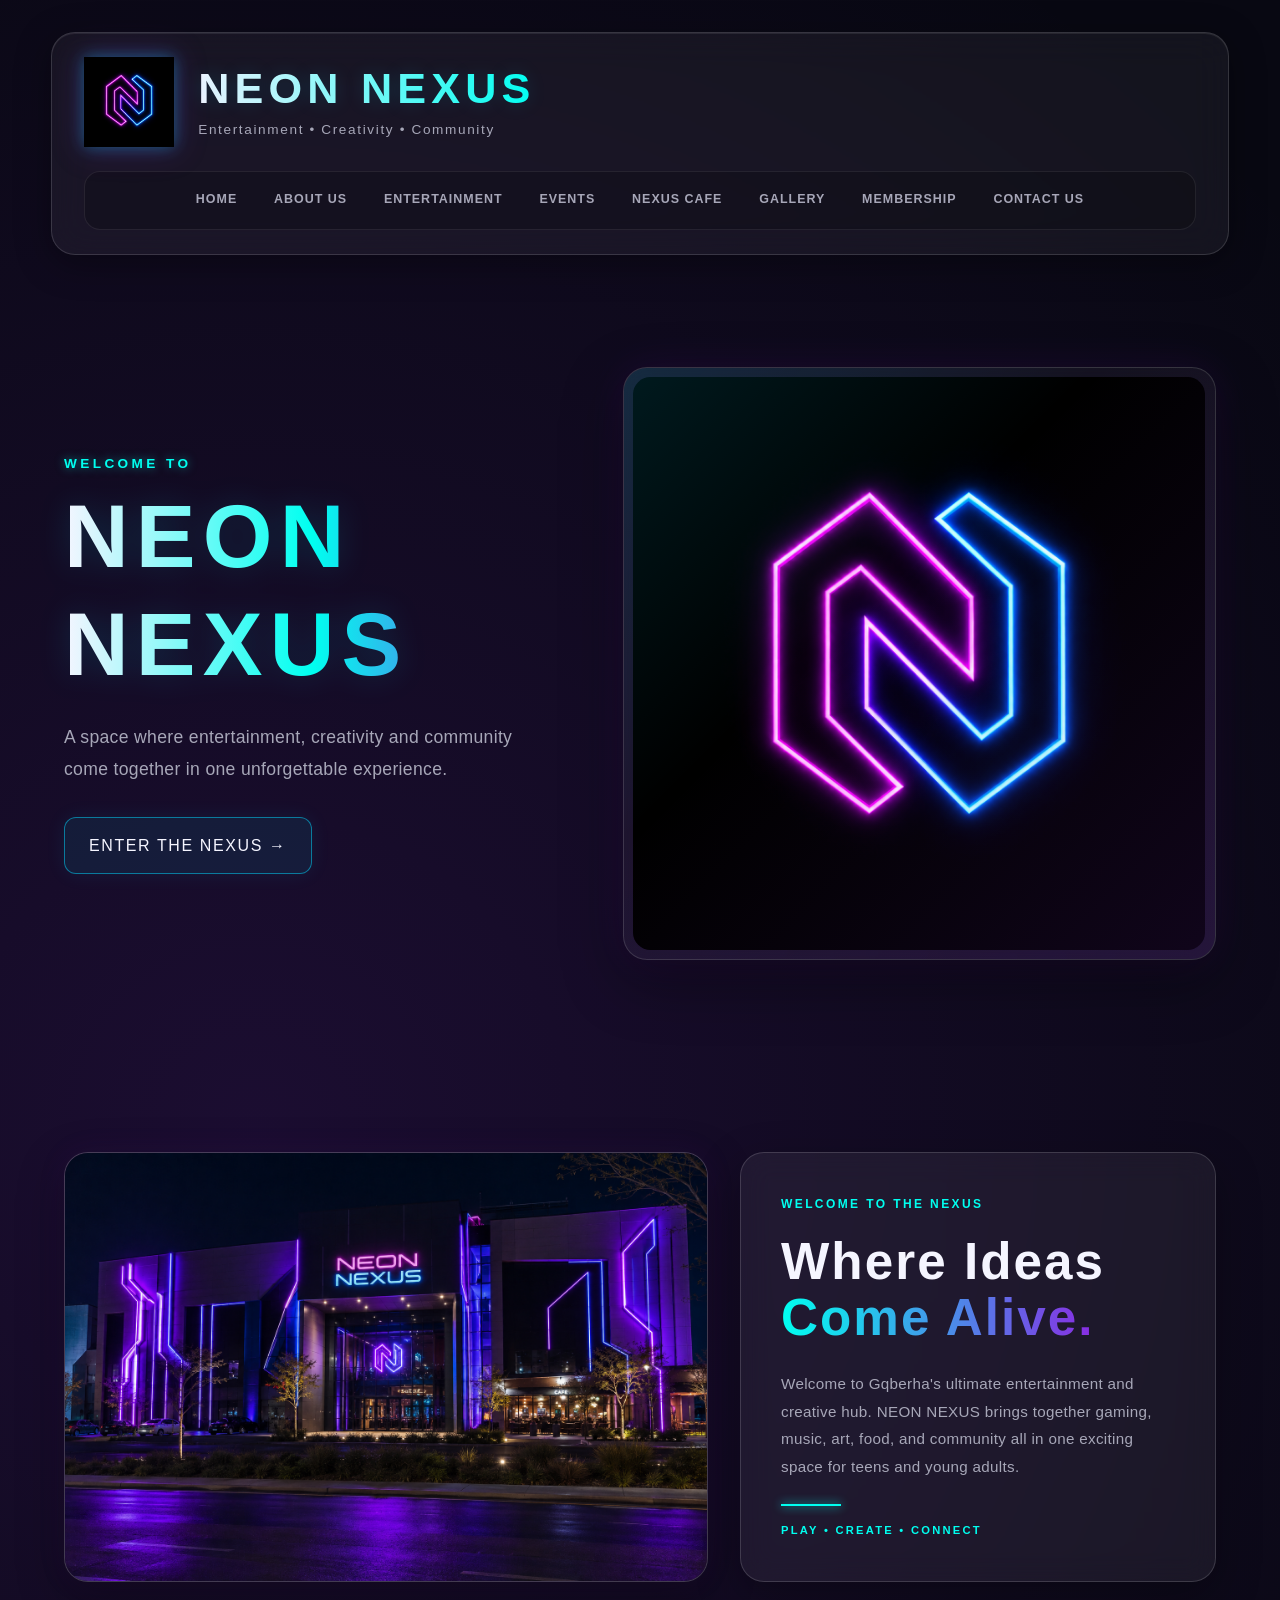
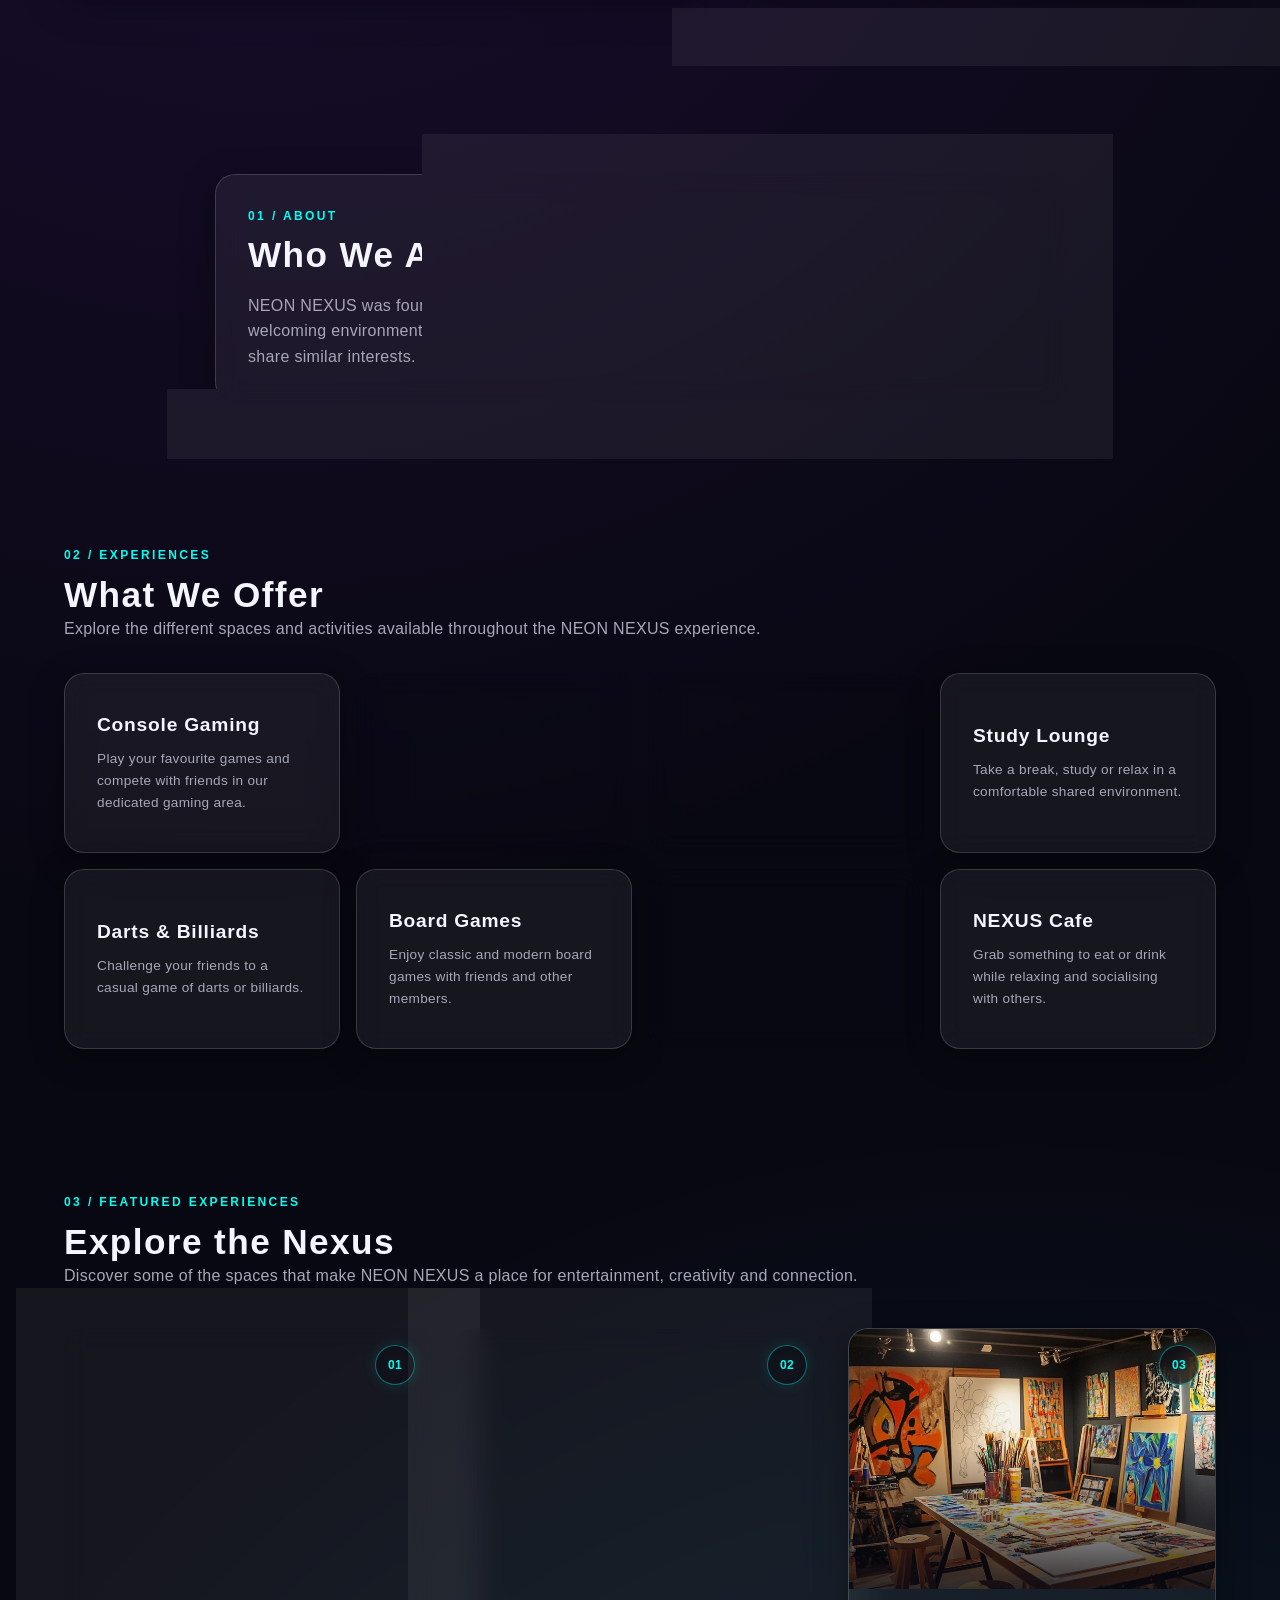
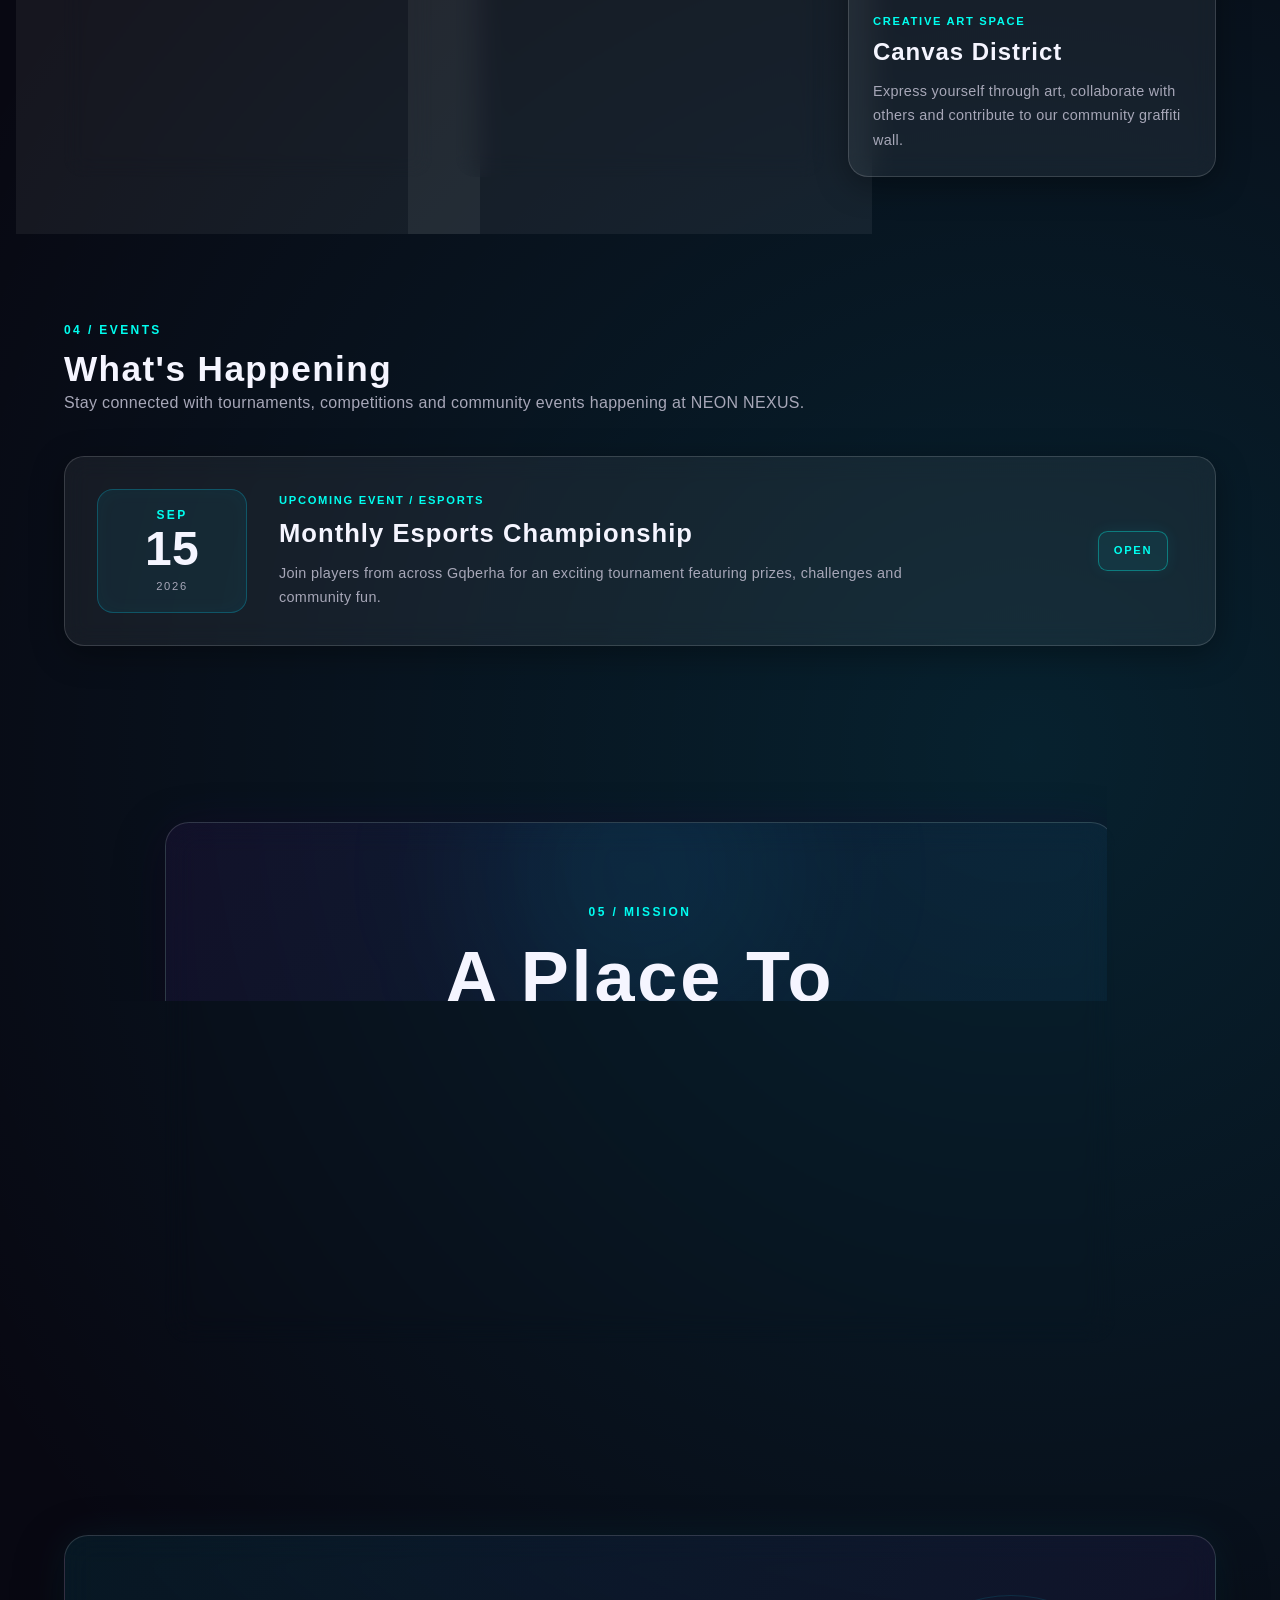
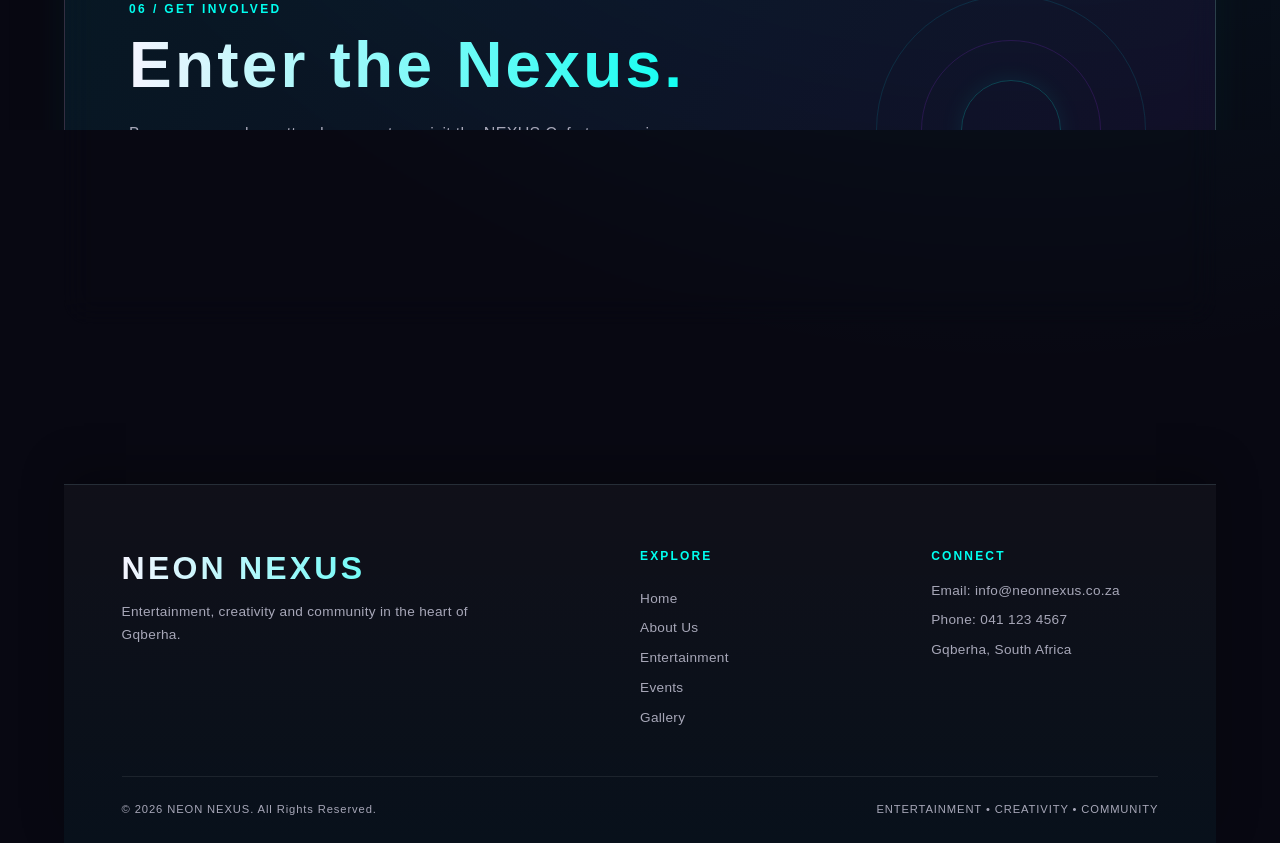
==== index.html @ 4b79c1e8 "updated the main introduction to the website" ====
<!DOCTYPE html>
<html lang="en">
<head>
    <meta charset="UTF-8">
    <meta name="viewport" content="width=device-width, initial-scale=1.0">
    <title>NEON NEXUS | HOME</title>

    <link rel="stylesheet" href="Assets/css/styles.css">
</head>
<body>
    <!--Website Header-->
    <header class="site-header">
        <!--Company Logo and Name-->
        <div class="logo-area">

            <img src="Assets/Images/ChatGPT Image Aug 14, 2026, 12_57_40 PM.png" 
            alt="NEON NEXUS Logo" 
            width="150">

            <div class="brand-text">
                <h1>NEON NEXUS</h1>
                <P>Entertainment • Creativity • Community</P>
            </div>

        </div>

        <!--Nav Menu-->
        <nav class="main-navigation">
        <a href="../index.html" >HOME</a> 
        <a href="Pages/about-us.html" >ABOUT US</a> 
        <a href="Pages/Entertainment.html" >ENTERTAINMENT</a> 
        <a href="Pages/Events.html" >EVENTS</a> 
        <a href="Pages/NEXUSCafe.html" >NEXUS CAFE</a> 
        <a href="Pages/Gallery.html" >GALLERY</a> 
        <a href="Pages/Membership.html" >MEMBERSHIP</a> 
        <a href="Pages/contact.html" >CONTACT US</a> 
        </nav>

    </header>

   
<!-- Hero Section -->
<main>

    <section class="hero-section">

        <!-- Hero Text -->
        <div class="hero-content">

            <p class="hero-label">WELCOME TO</p>

            <h2>NEON NEXUS</h2>

            <p class="hero-description">
                A space where entertainment, creativity and community
                come together in one unforgettable experience.
            </p>

            <a href="Pages/about-us.html" class="hero-button">
                ENTER THE NEXUS →
            </a>

        </div>

        <!-- Hero Image -->
        <div class="hero-image">

            <img src="Assets/Images/ChatGPT Image Aug 14, 2026, 12_57_40 PM.png"
                 alt="NEON NEXUS building">

        </div>

    </section>


    <!--Main Section-->
    
    <section class="intro-section">

    <div class="intro-image">

        <img src="Assets/Images/ChatGPT Image Aug 14, 2026, 09_09_33 AM.png"
             alt="NEON NEXUS building">

    </div>


    <div class="intro-content">

        <p class="section-label">WELCOME TO THE NEXUS</p>

        <h2>Where Ideas<br><span>Come Alive.</span></h2>

        <p>
            Welcome to Gqberha's ultimate entertainment and creative hub.
            NEON NEXUS brings together gaming, music, art, food, and
            community all in one exciting space for teens and young adults.
        </p>

        <div class="intro-line"></div>

        <p class="intro-tagline">
            PLAY • CREATE • CONNECT
        </p>

    </div>

</section>
    

       <!-- Who We Are -->
<section class="about-section">

    <div class="glass-panel about-content">

        <p class="section-label">01 / ABOUT</p>

        <h2>Who We Are</h2>

        <p>
            NEON NEXUS was founded in 2026 and created to provide teenagers
            and young adults with a safe and welcoming environment where
            they can socialise, express themselves, and connect with others
            who share similar interests.
        </p>

    </div>

</section>


<!-- What We Offer -->
<section class="offers-section">

    <div class="section-heading">

        <p class="section-label">02 / EXPERIENCES</p>

        <h2>What We Offer</h2>

        <p>
            Explore the different spaces and activities available
            throughout the NEON NEXUS experience.
        </p>

    </div>


    <div class="offers-grid">

        <div class="glass-panel offer-card">

            <h3>Console Gaming</h3>

            <p>
                Play your favourite games and compete with friends
                in our dedicated gaming area.
            </p>

        </div>


        <div class="glass-panel offer-card">

            <h3>Music Studio</h3>

            <p>
                Practice, create and record music in our
                fully equipped studio spaces.
            </p>

        </div>


        <div class="glass-panel offer-card">

            <h3>Creative Art</h3>

            <p>
                Express yourself through drawing, painting,
                graffiti and collaborative artwork.
            </p>

        </div>


        <div class="glass-panel offer-card">

            <h3>Study Lounge</h3>

            <p>
                Take a break, study or relax in a comfortable
                shared environment.
            </p>

        </div>


        <div class="glass-panel offer-card">

            <h3>Darts & Billiards</h3>

            <p>
                Challenge your friends to a casual game
                of darts or billiards.
            </p>

        </div>


        <div class="glass-panel offer-card">

            <h3>Board Games</h3>

            <p>
                Enjoy classic and modern board games
                with friends and other members.
            </p>

        </div>


        <div class="glass-panel offer-card">

            <h3>Live Events</h3>

            <p>
                Attend tournaments, competitions and
                community events throughout the year.
            </p>

        </div>


        <div class="glass-panel offer-card">

            <h3>NEXUS Cafe</h3>

            <p>
                Grab something to eat or drink while
                relaxing and socialising with others.
            </p>

        </div>

    </div>

</section>

<!-- Featured Experiences -->
<section class="experiences-section">

    <div class="section-heading experiences-heading">

        <p class="section-label">03 / FEATURED EXPERIENCES</p>

        <h2>Explore the Nexus</h2>

        <p>
            Discover some of the spaces that make NEON NEXUS
            a place for entertainment, creativity and connection.
        </p>

    </div>


    <div class="experiences-grid">

        <!-- The Grid -->
        <article class="experience-card">

            <div class="experience-image">

                <img src="Assets/Images/grd2 NN.jpg"
                     alt="The Grid gaming area">

                <span class="experience-number">01</span>

            </div>

            <div class="experience-content">

                <p class="experience-type">GAMING ZONE</p>

                <h3>The Grid</h3>

                <p>
                    Challenge your friends, compete in tournaments,
                    and enjoy exciting multiplayer gaming experiences.
                </p>

            </div>

        </article>


        <!-- Music HQ -->
        <article class="experience-card">

            <div class="experience-image">

                <img src="Assets/Images/Music Stu NN.jpg"
                     alt="Music HQ recording studio">

                <span class="experience-number">02</span>

            </div>

            <div class="experience-content">

                <p class="experience-type">MUSIC STUDIO</p>

                <h3>Music HQ</h3>

                <p>
                    Create, practice and record music in our
                    fully equipped studio spaces.
                </p>

            </div>

        </article>


        <!-- Canvas District -->
        <article class="experience-card">

            <div class="experience-image">

                <img src="Assets/Images/ART ROOM NN.webp"
                     alt="Canvas District art space">

                <span class="experience-number">03</span>

            </div>

            <div class="experience-content">

                <p class="experience-type">CREATIVE ART SPACE</p>

                <h3>Canvas District</h3>

                <p>
                    Express yourself through art, collaborate
                    with others and contribute to our community
                    graffiti wall.
                </p>

            </div>

        </article>

    </div>

</section>

<!-- Upcoming Events -->
<section class="events-section">

    <div class="section-heading events-heading">

        <p class="section-label">04 / EVENTS</p>

        <h2>What's Happening</h2>

        <p>
            Stay connected with tournaments, competitions and
            community events happening at NEON NEXUS.
        </p>

    </div>


    <div class="event-card">

        <!-- Event Date -->
        <div class="event-date">

            <span class="event-month">SEP</span>

            <span class="event-day">15</span>

            <span class="event-year">2026</span>

        </div>


        <!-- Event Information -->
        <div class="event-info">

            <p class="event-type">UPCOMING EVENT / ESPORTS</p>

            <h3>Monthly Esports Championship</h3>

            <p>
                Join players from across Gqberha for an exciting
                tournament featuring prizes, challenges and
                community fun.
            </p>

        </div>


        <!-- Event Status -->
        <div class="event-status">

            <span>OPEN</span>

        </div>

    </div>

</section>



<!-- Mission Statement -->
<section class="mission-section">

    <div class="mission-panel">

        <p class="section-label">05 / MISSION</p>

        <h2>
            A Place To
            <span>Be Yourself.</span>
        </h2>

        <p class="mission-text">
            Our goal is to become a place that all young people can
            recognise as a safe space to be themselves to their fullest
            extent, as well as experience genuine community.
        </p>

        <div class="mission-line"></div>

        <p class="mission-tagline">
            ENTERTAINMENT • CREATIVITY • COMMUNITY
        </p>

    </div>

</section>



<!-- Get Involved -->
<section class="involvement-section">

    <div class="involvement-panel">

        <div class="involvement-content">

            <p class="section-label">06 / GET INVOLVED</p>

            <h2>Enter the Nexus.</h2>

            <p>
                Become a member, attend an event, or visit the NEXUS Cafe
                to experience everything NEON NEXUS has to offer.
            </p>

            <div class="involvement-buttons">

                <a href="Pages/Membership.html" class="nexus-button primary-button">
                    Become a Member
                </a>

                <a href="Pages/Events.html" class="nexus-button secondary-button">
                    View Events
                </a>

            </div>

        </div>

        <div class="involvement-decoration">

            <span class="decoration-circle"></span>

            <span class="decoration-circle"></span>

            <span class="decoration-circle"></span>

        </div>

    </div>

</section>
    


<!-- Footer -->
<footer class="site-footer">

    <div class="footer-main">

        <!-- Brand -->
        <div class="footer-brand">

            <h2>NEON NEXUS</h2>

            <p>
                Entertainment, creativity and community
                in the heart of Gqberha.
            </p>

        </div>


        <!-- Quick Links -->
        <div class="footer-links">

            <h3>EXPLORE</h3>

            <a href="index.html">Home</a>

            <a href="Pages/about-us.html">About Us</a>

            <a href="Pages/Entertainment.html">Entertainment</a>

            <a href="Pages/Events.html">Events</a>

            <a href="Pages/Gallery.html">Gallery</a>

        </div>


        <!-- Contact -->
        <div class="footer-contact">

            <h3>CONNECT</h3>

            <p>Email: info@neonnexus.co.za</p>

            <p>Phone: 041 123 4567</p>

            <p>Gqberha, South Africa</p>

        </div>

    </div>


    <!-- Footer Bottom -->
    <div class="footer-bottom">

        <p>
            &copy; 2026 NEON NEXUS. All Rights Reserved.
        </p>

        <p>
            ENTERTAINMENT • CREATIVITY • COMMUNITY
        </p>

    </div>

</footer>

</body>
</html>
---- Assets/css/styles.css ----
/* ==============================
   NEON NEXUS - Global Styles
   ============================== */

/* CSS Reset */
* {
    margin: 0;
    padding: 0;
    box-sizing: border-box;
}

/* Colour System */
:root {
    --nexus-dark: #080812;
    --nexus-dark-blue: #101025;
    --nexus-purple: #8a2be2;
    --nexus-pink: #ff2bd6;
    --nexus-blue: #00d9ff;
    --nexus-cyan: #00fff0;
    --nexus-white: #f5f5ff;
    --nexus-grey: #a7a7b8;

    --glass-bg: rgba(255, 255, 255, 0.06);
    --glass-border: rgba(255, 255, 255, 0.15);

    --section-spacing: 5rem;
}

/* Base Page Styling */
body {
    background:
        radial-gradient(circle at 20% 20%, rgba(138, 43, 226, 0.15), transparent 30%),
        radial-gradient(circle at 80% 70%, rgba(0, 217, 255, 0.12), transparent 30%),
        var(--nexus-dark);

    color: var(--nexus-white);

    font-family: Arial, Helvetica, sans-serif;
    font-size: 1rem;
    line-height: 1.6;
    letter-spacing: 0.02em;

    min-height: 100vh;
}

/* Headings */
h1,
h2,
h3,
h4 {
    color: var(--nexus-white);
    line-height: 1.2;
    letter-spacing: 0.04em;
}

h1 {
    font-size: 3rem;
    font-weight: 700;
}

h2 {
    font-size: 2.2rem;
    font-weight: 700;
}

h3 {
    font-size: 1.5rem;
    font-weight: 600;
}

/* Paragraphs */
p {
    color: var(--nexus-grey);
    margin-bottom: 1rem;
}

/* Links */
a {
    color: var(--nexus-white);
    text-decoration: none;
    transition: color 0.3s ease,
                text-shadow 0.3s ease;
}

a:hover {
    color: var(--nexus-cyan);
    text-shadow: 0 0 10px var(--nexus-cyan);
}

a:focus {
    outline: 2px solid var(--nexus-cyan);
    outline-offset: 4px;
}

a:active {
    color: var(--nexus-pink);
}

/* Images */
img {
    max-width: 100%;
    height: auto;
    display: block;
}

/* Glass Panel */
.glass-panel {
    background: var(--glass-bg);
    border: 1px solid var(--glass-border);
    border-radius: 1.25rem;
    padding: 2rem;

    backdrop-filter: blur(12px);
    -webkit-backdrop-filter: blur(12px);

    box-shadow:
        0 8px 32px rgba(0, 0, 0, 0.35);

    transition:
        transform 0.3s ease,
        border-color 0.3s ease,
        box-shadow 0.3s ease;
}

.glass-panel:hover {
    transform: translateY(-4px);
    border-color: rgba(0, 255, 240, 0.5);

    box-shadow:
        0 10px 35px rgba(0, 255, 240, 0.12);
}


/* ==============================
   NEON NEXUS HEADER
   ============================== */

.site-header {
    width: 92%;
    max-width: 1400px;
    margin: 2rem auto;

    padding: 1.5rem 2rem;

    background: rgba(255, 255, 255, 0.05);

    border: 1px solid rgba(255, 255, 255, 0.14);
    border-radius: 1.5rem;

    backdrop-filter: blur(18px);
    -webkit-backdrop-filter: blur(18px);

    box-shadow:
        0 8px 35px rgba(0, 0, 0, 0.35),
        inset 0 1px 0 rgba(255, 255, 255, 0.08);

    position: relative;
    z-index: 10;
}


/* ==============================
   LOGO AREA
   ============================== */

.logo-area {
    display: flex;
    align-items: center;
    gap: 1.5rem;
}

.logo-area img {
    width: 90px;
    height: 90px;

    object-fit: contain;

    filter:
        drop-shadow(0 0 8px rgba(0, 217, 255, 0.35))
        drop-shadow(0 0 15px rgba(138, 43, 226, 0.25));
}

.brand-text h1 {
    margin: 0;

    font-size: 2.7rem;
    letter-spacing: 0.12em;

    background: linear-gradient(
        90deg,
        var(--nexus-white),
        var(--nexus-cyan)
    );

    -webkit-background-clip: text;
    -webkit-text-fill-color: transparent;

    text-shadow:
        0 0 20px rgba(0, 217, 255, 0.15);
}

.brand-text p {
    margin: 0.25rem 0 0;

    font-size: 0.85rem;
    letter-spacing: 0.12em;

    color: var(--nexus-grey);
}


/* ==============================
   NAVIGATION
   ============================== */

.main-navigation {
    display: flex;
    justify-content: center;
    align-items: center;
    flex-wrap: wrap;

    gap: 0.5rem;

    margin-top: 1.5rem;

    padding: 0.5rem;

    background: rgba(0, 0, 0, 0.18);

    border: 1px solid rgba(255, 255, 255, 0.08);
    border-radius: 1rem;
}


/* Navigation Links */

.main-navigation a {
    position: relative;

    padding: 0.65rem 0.9rem;

    border-radius: 0.7rem;

    color: var(--nexus-grey);

    font-size: 0.78rem;
    font-weight: 600;

    letter-spacing: 0.08em;

    transition:
        color 0.3s ease,
        background-color 0.3s ease,
        box-shadow 0.3s ease,
        transform 0.3s ease;
}


/* Hover Effect */

.main-navigation a:hover {
    color: var(--nexus-white);

    background: rgba(0, 217, 255, 0.08);

    box-shadow:
        0 0 18px rgba(0, 217, 255, 0.12),
        inset 0 0 12px rgba(0, 217, 255, 0.05);

    transform: translateY(-2px);
}


/* Small glowing line underneath */

.main-navigation a::after {
    content: "";

    position: absolute;

    left: 50%;
    bottom: 4px;

    width: 0;
    height: 2px;

    background: var(--nexus-cyan);

    border-radius: 10px;

    box-shadow:
        0 0 8px var(--nexus-cyan);

    transform: translateX(-50%);

    transition: width 0.3s ease;
}

.main-navigation a:hover::after {
    width: 55%;
}


/* ==============================
   MOBILE HEADER
   ============================== */

@media (max-width: 768px) {

    .site-header {
        width: 94%;
        padding: 1.25rem;
    }

    .logo-area {
        flex-direction: column;
        text-align: center;

        gap: 0.5rem;
    }

    .logo-area img {
        width: 75px;
        height: 75px;
    }

    .brand-text h1 {
        font-size: 2rem;
    }

    .brand-text p {
        font-size: 0.7rem;
    }

    .main-navigation {
        margin-top: 1.25rem;
        gap: 0.3rem;
    }

    .main-navigation a {
        font-size: 0.7rem;
        padding: 0.55rem 0.65rem;
    }
}




/* ==============================
   NEON NEXUS HERO SECTION
   ============================== */

.hero-section {
    min-height: 75vh;

    display: grid;
    grid-template-columns: 1fr 1.2fr;

    align-items: center;

    gap: 4rem;

    padding: 5rem 0;
}


/* Hero Text */

.hero-content {
    max-width: 550px;
}

.hero-label {
    margin-bottom: 0.5rem;

    color: var(--nexus-cyan);

    font-size: 0.85rem;
    font-weight: 600;

    letter-spacing: 0.25em;

    text-shadow:
        0 0 10px rgba(0, 255, 240, 0.5);
}


.hero-content h2 {
    margin-bottom: 1.5rem;

    font-size: clamp(3.5rem, 7vw, 6rem);

    letter-spacing: 0.08em;

    background: linear-gradient(
        90deg,
        var(--nexus-white),
        var(--nexus-cyan),
        var(--nexus-purple)
    );

    -webkit-background-clip: text;
    -webkit-text-fill-color: transparent;

    filter:
        drop-shadow(0 0 15px rgba(0, 217, 255, 0.15));
}


.hero-description {
    max-width: 500px;

    margin-bottom: 2rem;

    color: var(--nexus-grey);

    font-size: 1.1rem;

    line-height: 1.8;
}


/* Hero Button */

.hero-button {
    display: inline-block;

    padding: 0.9rem 1.5rem;

    color: var(--nexus-white);

    background: rgba(0, 217, 255, 0.08);

    border: 1px solid rgba(0, 217, 255, 0.5);

    border-radius: 0.75rem;

    letter-spacing: 0.1em;

    box-shadow:
        0 0 20px rgba(0, 217, 255, 0.08);

    transition:
        background-color 0.3s ease,
        box-shadow 0.3s ease,
        transform 0.3s ease;
}


.hero-button:hover {
    color: var(--nexus-white);

    background: rgba(0, 217, 255, 0.16);

    box-shadow:
        0 0 25px rgba(0, 217, 255, 0.3);

    transform: translateY(-3px);
}


/* ==============================
   HERO IMAGE
   ============================== */

.hero-image {
    position: relative;

    padding: 0.6rem;

    background: rgba(255, 255, 255, 0.04);

    border: 1px solid rgba(255, 255, 255, 0.14);

    border-radius: 1.5rem;

    backdrop-filter: blur(12px);
    -webkit-backdrop-filter: blur(12px);

    box-shadow:
        0 20px 60px rgba(0, 0, 0, 0.4),
        0 0 40px rgba(138, 43, 226, 0.12);

    overflow: hidden;
}


.hero-image::before {
    content: "";

    position: absolute;

    inset: 0;

    background:
        linear-gradient(
            135deg,
            rgba(0, 217, 255, 0.12),
            transparent 40%,
            rgba(138, 43, 226, 0.12)
        );

    pointer-events: none;

    z-index: 1;
}


.hero-image img {
    width: 100%;

    min-height: 420px;

    object-fit: cover;

    border-radius: 1.1rem;

    position: relative;
    z-index: 0;

    transition:
        transform 0.6s ease,
        filter 0.6s ease;
}


.hero-image:hover img {
    transform: scale(1.03);

    filter:
        brightness(1.08)
        saturate(1.1);
}


/* ==============================
   NEXUS INTRODUCTION
   ============================== */

.intro-section {
    display: grid;

    grid-template-columns: 1.15fr 0.85fr;

    align-items: stretch;

    gap: 2rem;

    padding: 2rem 0 5rem;
}


/* Introduction Image */

.intro-image {
    overflow: hidden;

    border: 1px solid var(--glass-border);

    border-radius: 1.5rem;

    background: var(--glass-bg);

    box-shadow:
        0 15px 45px rgba(0, 0, 0, 0.35),
        0 0 30px rgba(138, 43, 226, 0.08);
}

.intro-image img {
    width: 100%;
    height: 100%;

    min-height: 360px;

    object-fit: cover;

    transition:
        transform 0.6s ease,
        filter 0.6s ease;
}

.intro-image:hover img {
    transform: scale(1.03);

    filter:
        brightness(1.08)
        saturate(1.1);
}


/* Introduction Content */

.intro-content {
    display: flex;

    flex-direction: column;

    justify-content: center;

    padding: 2.5rem;

    background: var(--glass-bg);

    border: 1px solid var(--glass-border);

    border-radius: 1.5rem;

    backdrop-filter: blur(15px);
    -webkit-backdrop-filter: blur(15px);

    box-shadow:
        0 15px 45px rgba(0, 0, 0, 0.3);
}

.intro-content h2 {
    margin: 0.75rem 0 1.5rem;

    font-size: clamp(2.3rem, 4vw, 3.5rem);

    line-height: 1.1;
}

.intro-content h2 span {
    background: linear-gradient(
        90deg,
        var(--nexus-cyan),
        var(--nexus-purple)
    );

    -webkit-background-clip: text;
    -webkit-text-fill-color: transparent;
}

.intro-content > p:not(.section-label):not(.intro-tagline) {
    margin-bottom: 1.5rem;

    color: var(--nexus-grey);

    font-size: 0.95rem;

    line-height: 1.8;
}


/* Decorative Line */

.intro-line {
    width: 60px;

    height: 2px;

    margin-bottom: 1rem;

    background: var(--nexus-cyan);

    box-shadow:
        0 0 10px var(--nexus-cyan);
}

.intro-tagline {
    margin: 0;

    color: var(--nexus-cyan);

    font-size: 0.7rem;

    font-weight: 600;

    letter-spacing: 0.2em;
}


/* Introduction Responsive */

@media (max-width: 768px) {

    .intro-section {
        grid-template-columns: 1fr;
    }

    .intro-image img {
        min-height: 300px;
    }
}

@media (max-width: 600px) {

    .intro-content {
        padding: 2rem 1.5rem;
    }
}


/* ==============================
   ABOUT & WHAT WE OFFER
   ============================== */

.about-section {
    padding: 2rem 0;
}

.about-content {
    max-width: 850px;
    margin: 0 auto;
}

.section-label {
    margin-bottom: 0.5rem;

    color: var(--nexus-cyan);

    font-size: 0.75rem;
    font-weight: 600;

    letter-spacing: 0.2em;

    text-transform: uppercase;
}

.about-content h2 {
    margin-bottom: 1rem;
}

.about-content p:last-child {
    margin-bottom: 0;
}


/* ==============================
   WHAT WE OFFER
   ============================== */

.offers-section {
    padding: 2rem 0;
}

.section-heading {
    margin-bottom: 2rem;
}

.offers-grid {
    display: grid;

    grid-template-columns: repeat(4, 1fr);

    gap: 1rem;
}

.offer-card {
    min-height: 180px;

    display: flex;
    flex-direction: column;
    justify-content: center;

    transition:
        transform 0.3s ease,
        border-color 0.3s ease,
        box-shadow 0.3s ease;
}

.offer-card:hover {
    transform: translateY(-6px);

    border-color: rgba(0, 255, 240, 0.45);

    box-shadow:
        0 12px 35px rgba(0, 0, 0, 0.35),
        0 0 25px rgba(0, 217, 255, 0.1);
}

.offer-card h3 {
    margin-bottom: 0.75rem;

    font-size: 1.2rem;
}

.offer-card p {
    margin: 0;

    font-size: 0.85rem;

    line-height: 1.6;
}


/* ==============================
   ABOUT & OFFER RESPONSIVE
   ============================== */

@media (max-width: 900px) {

    .offers-grid {
        grid-template-columns: repeat(2, 1fr);
    }
}

@media (max-width: 600px) {

    .offers-grid {
        grid-template-columns: 1fr;
    }

    .about-content {
        padding: 1.5rem;
    }
}



/* ==============================
   FEATURED EXPERIENCES
   ============================== */

.experiences-section {
    padding: 2rem 0;
}

.experiences-heading {
    margin-bottom: 2.5rem;
}


/* Experience Grid */

.experiences-grid {
    display: grid;

    grid-template-columns: repeat(3, 1fr);

    gap: 1.5rem;
}


/* Experience Card */

.experience-card {
    position: relative;

    overflow: hidden;

    background: var(--glass-bg);

    border: 1px solid var(--glass-border);

    border-radius: 1.25rem;

    backdrop-filter: blur(12px);
    -webkit-backdrop-filter: blur(12px);

    box-shadow:
        0 8px 32px rgba(0, 0, 0, 0.35);

    transition:
        transform 0.4s ease,
        border-color 0.4s ease,
        box-shadow 0.4s ease;
}


/* Card Hover */

.experience-card:hover {
    transform: translateY(-8px);

    border-color: rgba(0, 255, 240, 0.45);

    box-shadow:
        0 18px 45px rgba(0, 0, 0, 0.4),
        0 0 30px rgba(0, 217, 255, 0.12);
}


/* ==============================
   EXPERIENCE IMAGE
   ============================== */

.experience-image {
    position: relative;

    height: 260px;

    overflow: hidden;
}

.experience-image img {
    width: 100%;
    height: 100%;

    object-fit: cover;

    transition:
        transform 0.6s ease,
        filter 0.6s ease;
}


.experience-card:hover .experience-image img {
    transform: scale(1.06);

    filter:
        brightness(1.08)
        saturate(1.1);
}


/* Dark gradient over image */

.experience-image::after {
    content: "";

    position: absolute;

    inset: 0;

    background:
        linear-gradient(
            to top,
            rgba(8, 8, 18, 0.8),
            transparent 55%
        );

    pointer-events: none;
}


/* Experience Number */

.experience-number {
    position: absolute;

    top: 1rem;
    right: 1rem;

    z-index: 2;

    display: flex;

    align-items: center;
    justify-content: center;

    width: 2.5rem;
    height: 2.5rem;

    border-radius: 50%;

    background: rgba(8, 8, 18, 0.6);

    border: 1px solid rgba(0, 255, 240, 0.4);

    color: var(--nexus-cyan);

    font-size: 0.75rem;
    font-weight: 600;

    backdrop-filter: blur(8px);

    box-shadow:
        0 0 15px rgba(0, 255, 240, 0.12);
}


/* ==============================
   EXPERIENCE CONTENT
   ============================== */

.experience-content {
    padding: 1.5rem;
}


.experience-type {
    margin-bottom: 0.4rem;

    color: var(--nexus-cyan);

    font-size: 0.7rem;
    font-weight: 600;

    letter-spacing: 0.15em;
}


.experience-content h3 {
    margin-bottom: 0.75rem;

    font-size: 1.5rem;
}


.experience-content > p:last-child {
    margin: 0;

    color: var(--nexus-grey);

    font-size: 0.9rem;

    line-height: 1.7;
}


/* ==============================
   EXPERIENCE RESPONSIVENESS
   ============================== */

@media (max-width: 900px) {

    .experiences-grid {
        grid-template-columns: 1fr;
    }

    .experience-card {
        display: grid;
        grid-template-columns: 1fr 1fr;
    }

    .experience-image {
        height: 100%;
        min-height: 250px;
    }
}


@media (max-width: 600px) {

    .experience-card {
        display: block;
    }

    .experience-image {
        height: 220px;
    }

}

/* ==============================
   UPCOMING EVENTS
   ============================== */

.events-section {
    padding: 2rem 0;
}

.events-heading {
    margin-bottom: 2.5rem;
}

.event-card {
    display: grid;

    grid-template-columns: 150px 1fr 100px;

    align-items: center;

    gap: 2rem;

    padding: 2rem;

    background: var(--glass-bg);

    border: 1px solid var(--glass-border);

    border-radius: 1.25rem;

    backdrop-filter: blur(12px);
    -webkit-backdrop-filter: blur(12px);

    box-shadow:
        0 8px 32px rgba(0, 0, 0, 0.35);

    transition:
        transform 0.3s ease,
        border-color 0.3s ease,
        box-shadow 0.3s ease;
}

.event-card:hover {
    transform: translateY(-5px);

    border-color: rgba(0, 255, 240, 0.45);

    box-shadow:
        0 15px 40px rgba(0, 0, 0, 0.4),
        0 0 25px rgba(0, 217, 255, 0.12);
}


/* Event Date */

.event-date {
    display: flex;

    flex-direction: column;

    align-items: center;

    justify-content: center;

    padding: 1rem;

    background: rgba(0, 217, 255, 0.06);

    border: 1px solid rgba(0, 217, 255, 0.25);

    border-radius: 1rem;

    box-shadow:
        inset 0 0 20px rgba(0, 217, 255, 0.04);
}

.event-month {
    color: var(--nexus-cyan);

    font-size: 0.75rem;

    font-weight: 600;

    letter-spacing: 0.2em;
}

.event-day {
    color: var(--nexus-white);

    font-size: 3rem;

    font-weight: 700;

    line-height: 1;
}

.event-year {
    margin-top: 0.3rem;

    color: var(--nexus-grey);

    font-size: 0.7rem;

    letter-spacing: 0.15em;
}


/* Event Information */

.event-type {
    margin-bottom: 0.5rem;

    color: var(--nexus-cyan);

    font-size: 0.7rem;

    font-weight: 600;

    letter-spacing: 0.15em;
}

.event-info h3 {
    margin-bottom: 0.75rem;

    font-size: 1.6rem;
}

.event-info p:last-child {
    margin: 0;

    max-width: 650px;

    color: var(--nexus-grey);

    font-size: 0.9rem;

    line-height: 1.7;
}


/* Event Status */

.event-status {
    display: flex;

    justify-content: center;
    align-items: center;
}

.event-status span {
    padding: 0.6rem 0.9rem;

    color: var(--nexus-cyan);

    background: rgba(0, 255, 240, 0.06);

    border: 1px solid rgba(0, 255, 240, 0.35);

    border-radius: 0.6rem;

    font-size: 0.7rem;

    font-weight: 600;

    letter-spacing: 0.15em;

    box-shadow:
        0 0 15px rgba(0, 255, 240, 0.08);
}


/* Events Responsive */

@media (max-width: 768px) {

    .event-card {
        grid-template-columns: 100px 1fr;

        gap: 1.25rem;
    }

    .event-status {
        grid-column: 2;

        justify-content: flex-start;
    }
}

@media (max-width: 600px) {

    .event-card {
        grid-template-columns: 1fr;

        text-align: center;
    }

    .event-date {
        max-width: 130px;

        margin: 0 auto;
    }

    .event-status {
        grid-column: auto;

        justify-content: center;
    }
}


/* ==============================
   MISSION STATEMENT
   ============================== */

.mission-section {
    padding: 4rem 0;
}

.mission-panel {
    position: relative;

    max-width: 950px;

    margin: 0 auto;

    padding: 5rem 4rem;

    text-align: center;

    background:
        linear-gradient(
            135deg,
            rgba(138, 43, 226, 0.08),
            rgba(0, 217, 255, 0.05)
        );

    border: 1px solid var(--glass-border);

    border-radius: 1.5rem;

    backdrop-filter: blur(15px);
    -webkit-backdrop-filter: blur(15px);

    box-shadow:
        0 15px 50px rgba(0, 0, 0, 0.4),
        0 0 50px rgba(138, 43, 226, 0.08);

    overflow: hidden;
}


/* Decorative Glow */

.mission-panel::before {
    content: "";

    position: absolute;

    top: -100px;
    left: 50%;

    width: 300px;
    height: 300px;

    background: rgba(0, 217, 255, 0.08);

    border-radius: 50%;

    filter: blur(80px);

    transform: translateX(-50%);

    pointer-events: none;
}


/* Mission Heading */

.mission-panel h2 {
    position: relative;

    margin: 1rem auto 1.5rem;

    max-width: 700px;

    font-size: clamp(2.5rem, 6vw, 4.5rem);

    line-height: 1.1;

    letter-spacing: 0.04em;
}

.mission-panel h2 span {
    display: block;

    background: linear-gradient(
        90deg,
        var(--nexus-cyan),
        var(--nexus-purple),
        var(--nexus-pink)
    );

    -webkit-background-clip: text;
    -webkit-text-fill-color: transparent;

    filter:
        drop-shadow(0 0 15px rgba(0, 217, 255, 0.15));
}


/* Mission Text */

.mission-text {
    position: relative;

    max-width: 650px;

    margin: 0 auto;

    color: var(--nexus-grey);

    font-size: 1rem;

    line-height: 1.8;
}


/* Decorative Line */

.mission-line {
    width: 80px;

    height: 2px;

    margin: 2rem auto;

    background: var(--nexus-cyan);

    border-radius: 10px;

    box-shadow:
        0 0 12px var(--nexus-cyan);
}


/* Mission Tagline */

.mission-tagline {
    margin: 0;

    color: var(--nexus-cyan);

    font-size: 0.7rem;

    font-weight: 600;

    letter-spacing: 0.2em;
}


/* Mission Responsive */

@media (max-width: 600px) {

    .mission-panel {
        padding: 3rem 1.5rem;
    }

    .mission-panel h2 {
        font-size: 2.5rem;
    }

    .mission-tagline {
        font-size: 0.6rem;

        line-height: 1.8;
    }
}


/* ==============================
   GET INVOLVED
   ============================== */

.involvement-section {
    padding: 3rem 0 5rem;
}

.involvement-panel {
    position: relative;

    display: flex;

    align-items: center;

    justify-content: space-between;

    gap: 3rem;

    padding: 4rem;

    background:
        linear-gradient(
            120deg,
            rgba(0, 217, 255, 0.08),
            rgba(138, 43, 226, 0.08)
        );

    border: 1px solid rgba(255, 255, 255, 0.15);

    border-radius: 1.5rem;

    backdrop-filter: blur(15px);
    -webkit-backdrop-filter: blur(15px);

    box-shadow:
        0 15px 50px rgba(0, 0, 0, 0.4),
        0 0 40px rgba(0, 217, 255, 0.08);

    overflow: hidden;
}


/* Involvement Content */

.involvement-content {
    position: relative;

    z-index: 2;

    max-width: 650px;
}

.involvement-content h2 {
    margin-bottom: 1rem;

    font-size: clamp(2.5rem, 5vw, 4rem);

    letter-spacing: 0.05em;

    background: linear-gradient(
        90deg,
        var(--nexus-white),
        var(--nexus-cyan)
    );

    -webkit-background-clip: text;
    -webkit-text-fill-color: transparent;
}

.involvement-content > p:not(.section-label) {
    max-width: 600px;

    margin-bottom: 2rem;

    color: var(--nexus-grey);

    line-height: 1.8;
}


/* Involvement Buttons */

.involvement-buttons {
    display: flex;

    flex-wrap: wrap;

    gap: 1rem;
}

.nexus-button {
    display: inline-block;

    padding: 0.85rem 1.4rem;

    border-radius: 0.75rem;

    font-size: 0.8rem;

    font-weight: 600;

    letter-spacing: 0.08em;

    transition:
        transform 0.3s ease,
        background-color 0.3s ease,
        box-shadow 0.3s ease,
        border-color 0.3s ease;
}


/* Primary Button */

.primary-button {
    color: var(--nexus-dark);

    background: var(--nexus-cyan);

    border: 1px solid var(--nexus-cyan);

    box-shadow:
        0 0 20px rgba(0, 255, 240, 0.18);
}

.primary-button:hover {
    color: var(--nexus-dark);

    background: var(--nexus-white);

    box-shadow:
        0 0 30px rgba(0, 255, 240, 0.4);

    transform: translateY(-3px);
}


/* Secondary Button */

.secondary-button {
    color: var(--nexus-white);

    background: rgba(255, 255, 255, 0.04);

    border: 1px solid rgba(255, 255, 255, 0.2);
}

.secondary-button:hover {
    color: var(--nexus-white);

    background: rgba(0, 217, 255, 0.08);

    border-color: rgba(0, 255, 240, 0.45);

    box-shadow:
        0 0 20px rgba(0, 217, 255, 0.12);

    transform: translateY(-3px);
}


/* Decorative Circles */

.involvement-decoration {
    position: absolute;

    right: 4rem;

    width: 280px;
    height: 280px;
}

.decoration-circle {
    position: absolute;

    top: 50%;
    left: 50%;

    border: 1px solid rgba(0, 255, 240, 0.2);

    border-radius: 50%;

    transform: translate(-50%, -50%);
}

.decoration-circle:nth-child(1) {
    width: 100px;
    height: 100px;

    box-shadow:
        0 0 25px rgba(0, 255, 240, 0.08);
}

.decoration-circle:nth-child(2) {
    width: 180px;
    height: 180px;

    border-color: rgba(138, 43, 226, 0.2);
}

.decoration-circle:nth-child(3) {
    width: 270px;
    height: 270px;

    border-color: rgba(0, 217, 255, 0.12);
}


/* Get Involved Responsive */

@media (max-width: 768px) {

    .involvement-panel {
        padding: 3rem 2rem;
    }

    .involvement-decoration {
        right: -80px;

        opacity: 0.5;
    }
}

@media (max-width: 600px) {

    .involvement-panel {
        padding: 2.5rem 1.5rem;
    }

    .involvement-buttons {
        flex-direction: column;
    }

    .nexus-button {
        text-align: center;
    }

    .involvement-decoration {
        right: -120px;

        opacity: 0.25;
    }
}

/* Main Content */
main {
    width: 90%;
    max-width: 1200px;
    margin: 0 auto;
}

/* Sections */
section {
    margin-bottom: var(--section-spacing);
}

/* Buttons */
button {
    font-family: inherit;
    font-size: 1rem;
    cursor: pointer;

    color: var(--nexus-white);
    background: rgba(0, 217, 255, 0.1);

    border: 1px solid var(--nexus-blue);
    border-radius: 0.75rem;

    padding: 0.8rem 1.5rem;

    transition:
        background-color 0.3s ease,
        box-shadow 0.3s ease,
        transform 0.3s ease;
}

button:hover {
    background: rgba(0, 217, 255, 0.2);
    box-shadow: 0 0 18px rgba(0, 217, 255, 0.4);
    transform: translateY(-2px);
}

button:focus {
    outline: 2px solid var(--nexus-cyan);
    outline-offset: 3px;
}

button:active {
    transform: translateY(0);
}

/* ==============================
   Responsive Foundation
   ============================== */

/* Tablet */
@media (max-width: 768px) {

    body {
        font-size: 0.95rem;
    }

    h1 {
        font-size: 2.4rem;
    }

    h2 {
        font-size: 1.9rem;
    }

    main {
        width: 92%;
    }

    .glass-panel {
        padding: 1.5rem;
    }
}

/* Mobile */
@media (max-width: 480px) {

    body {
        font-size: 0.9rem;
    }

    h1 {
        font-size: 2rem;
    }

    h2 {
        font-size: 1.6rem;
    }

    h3 {
        font-size: 1.3rem;
    }

    main {
        width: 94%;
    }

    .glass-panel {
        padding: 1.25rem;
        border-radius: 1rem;
    }


}

/* ==============================
   FOOTER
   ============================== */

.site-footer {
    width: 100%;

    margin-top: 2rem;

    padding: 4rem 5% 1.5rem;

    background:
        linear-gradient(
            180deg,
            rgba(255, 255, 255, 0.03),
            rgba(0, 217, 255, 0.04)
        );

    border-top: 1px solid rgba(255, 255, 255, 0.12);

    box-shadow:
        0 -15px 40px rgba(0, 0, 0, 0.25);
}


/* Footer Main */

.footer-main {
    max-width: 1200px;

    margin: 0 auto;

    display: grid;

    grid-template-columns: 2fr 1fr 1fr;

    gap: 4rem;

    padding-bottom: 3rem;
}


/* Footer Brand */

.footer-brand h2 {
    margin-bottom: 0.75rem;

    font-size: 2rem;

    letter-spacing: 0.1em;

    background: linear-gradient(
        90deg,
        var(--nexus-white),
        var(--nexus-cyan)
    );

    -webkit-background-clip: text;
    -webkit-text-fill-color: transparent;
}

.footer-brand p {
    max-width: 350px;

    margin: 0;

    color: var(--nexus-grey);

    font-size: 0.85rem;

    line-height: 1.7;
}


/* Footer Headings */

.footer-links h3,
.footer-contact h3 {
    margin-bottom: 1rem;

    color: var(--nexus-cyan);

    font-size: 0.75rem;

    letter-spacing: 0.18em;
}


/* Footer Links */

.footer-links {
    display: flex;

    flex-direction: column;

    gap: 0.5rem;
}

.footer-links a {
    width: fit-content;

    color: var(--nexus-grey);

    font-size: 0.85rem;

    transition:
        color 0.3s ease,
        transform 0.3s ease;
}

.footer-links a:hover {
    color: var(--nexus-cyan);

    transform: translateX(4px);
}


/* Footer Contact */

.footer-contact p {
    margin-bottom: 0.5rem;

    color: var(--nexus-grey);

    font-size: 0.85rem;
}


/* Footer Bottom */

.footer-bottom {
    max-width: 1200px;

    margin: 0 auto;

    padding-top: 1.5rem;

    display: flex;

    justify-content: space-between;

    gap: 1rem;

    border-top: 1px solid rgba(255, 255, 255, 0.08);
}

.footer-bottom p {
    margin: 0;

    font-size: 0.7rem;

    letter-spacing: 0.08em;

    color: var(--nexus-grey);
}


/* Footer Responsive */

@media (max-width: 768px) {

    .footer-main {
        grid-template-columns: 1fr 1fr;

        gap: 2.5rem;
    }

    .footer-brand {
        grid-column: 1 / -1;
    }

    .footer-bottom {
        flex-direction: column;

        text-align: center;
    }
}


@media (max-width: 500px) {

    .site-footer {
        padding: 3rem 6% 1.5rem;
    }

    .footer-main {
        grid-template-columns: 1fr;

        gap: 2rem;
    }

    .footer-brand {
        grid-column: auto;
    }

    .footer-bottom {
        align-items: center;
    }
}
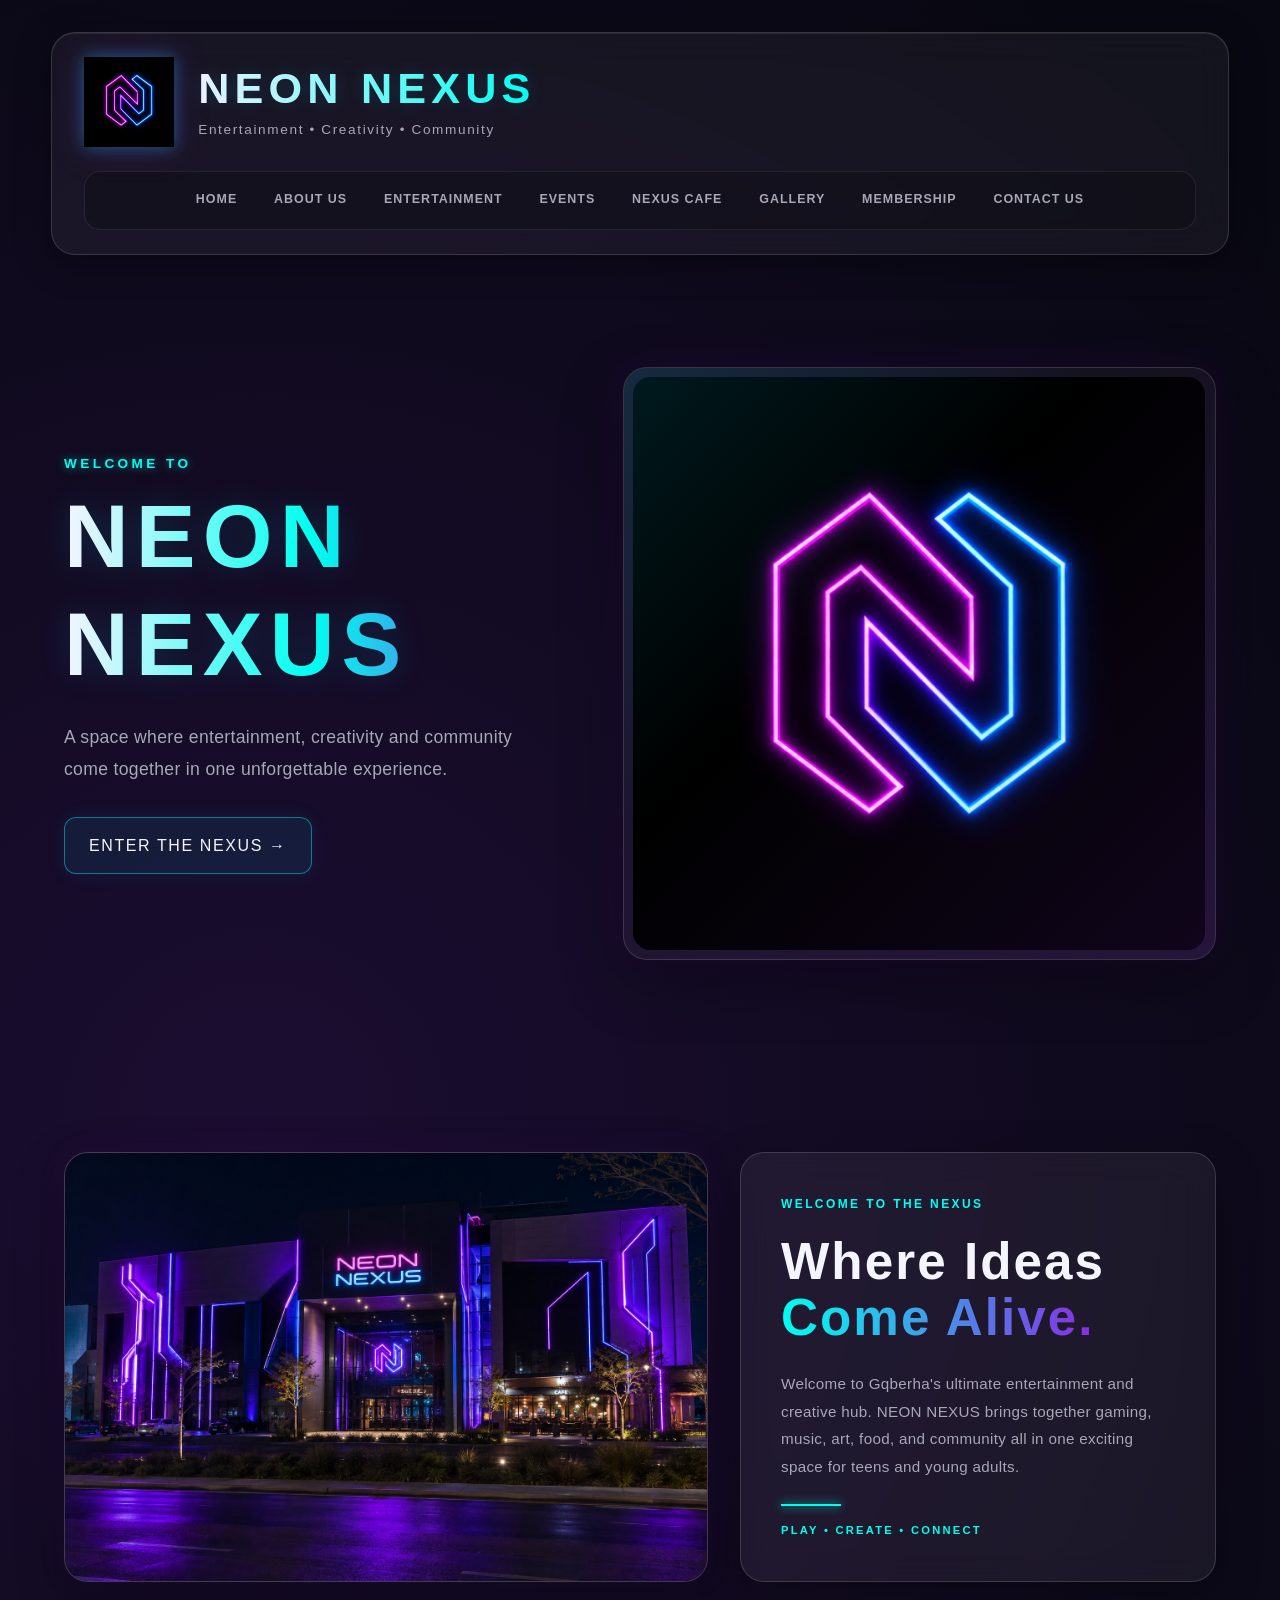
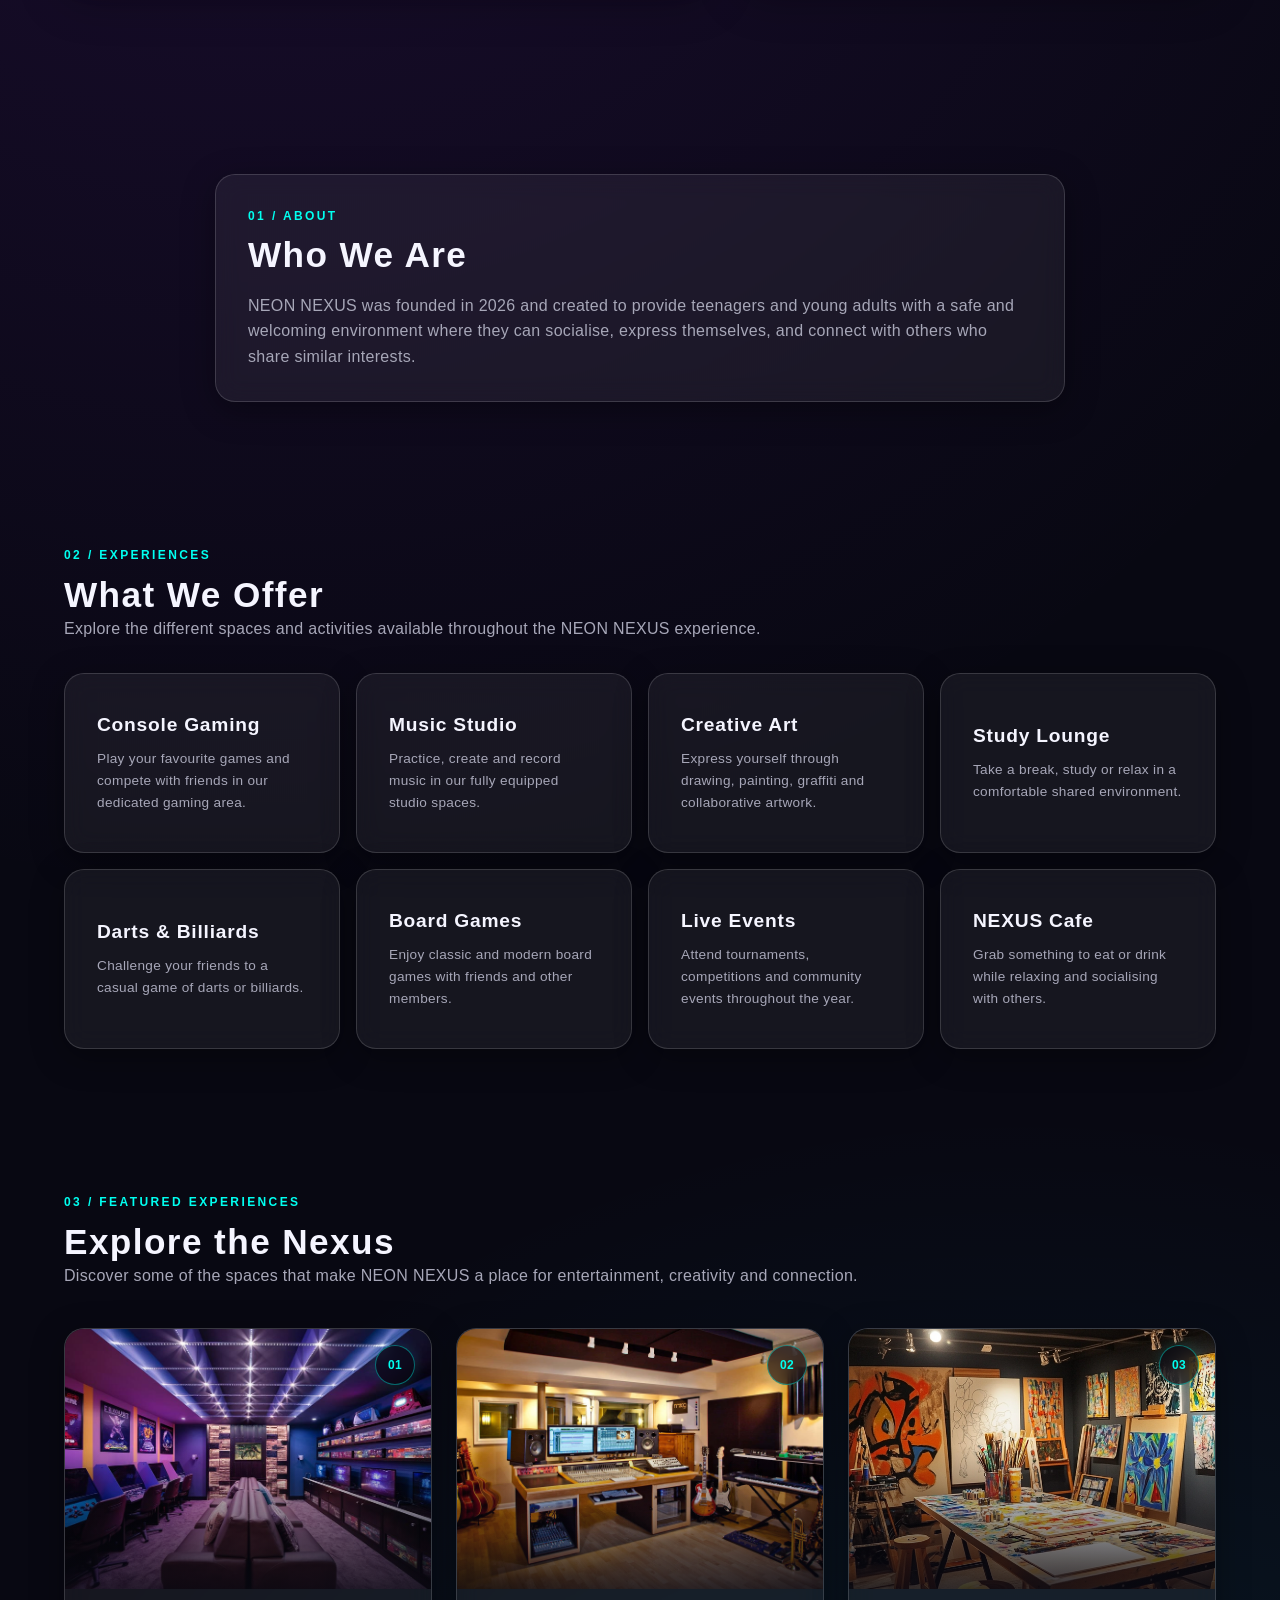
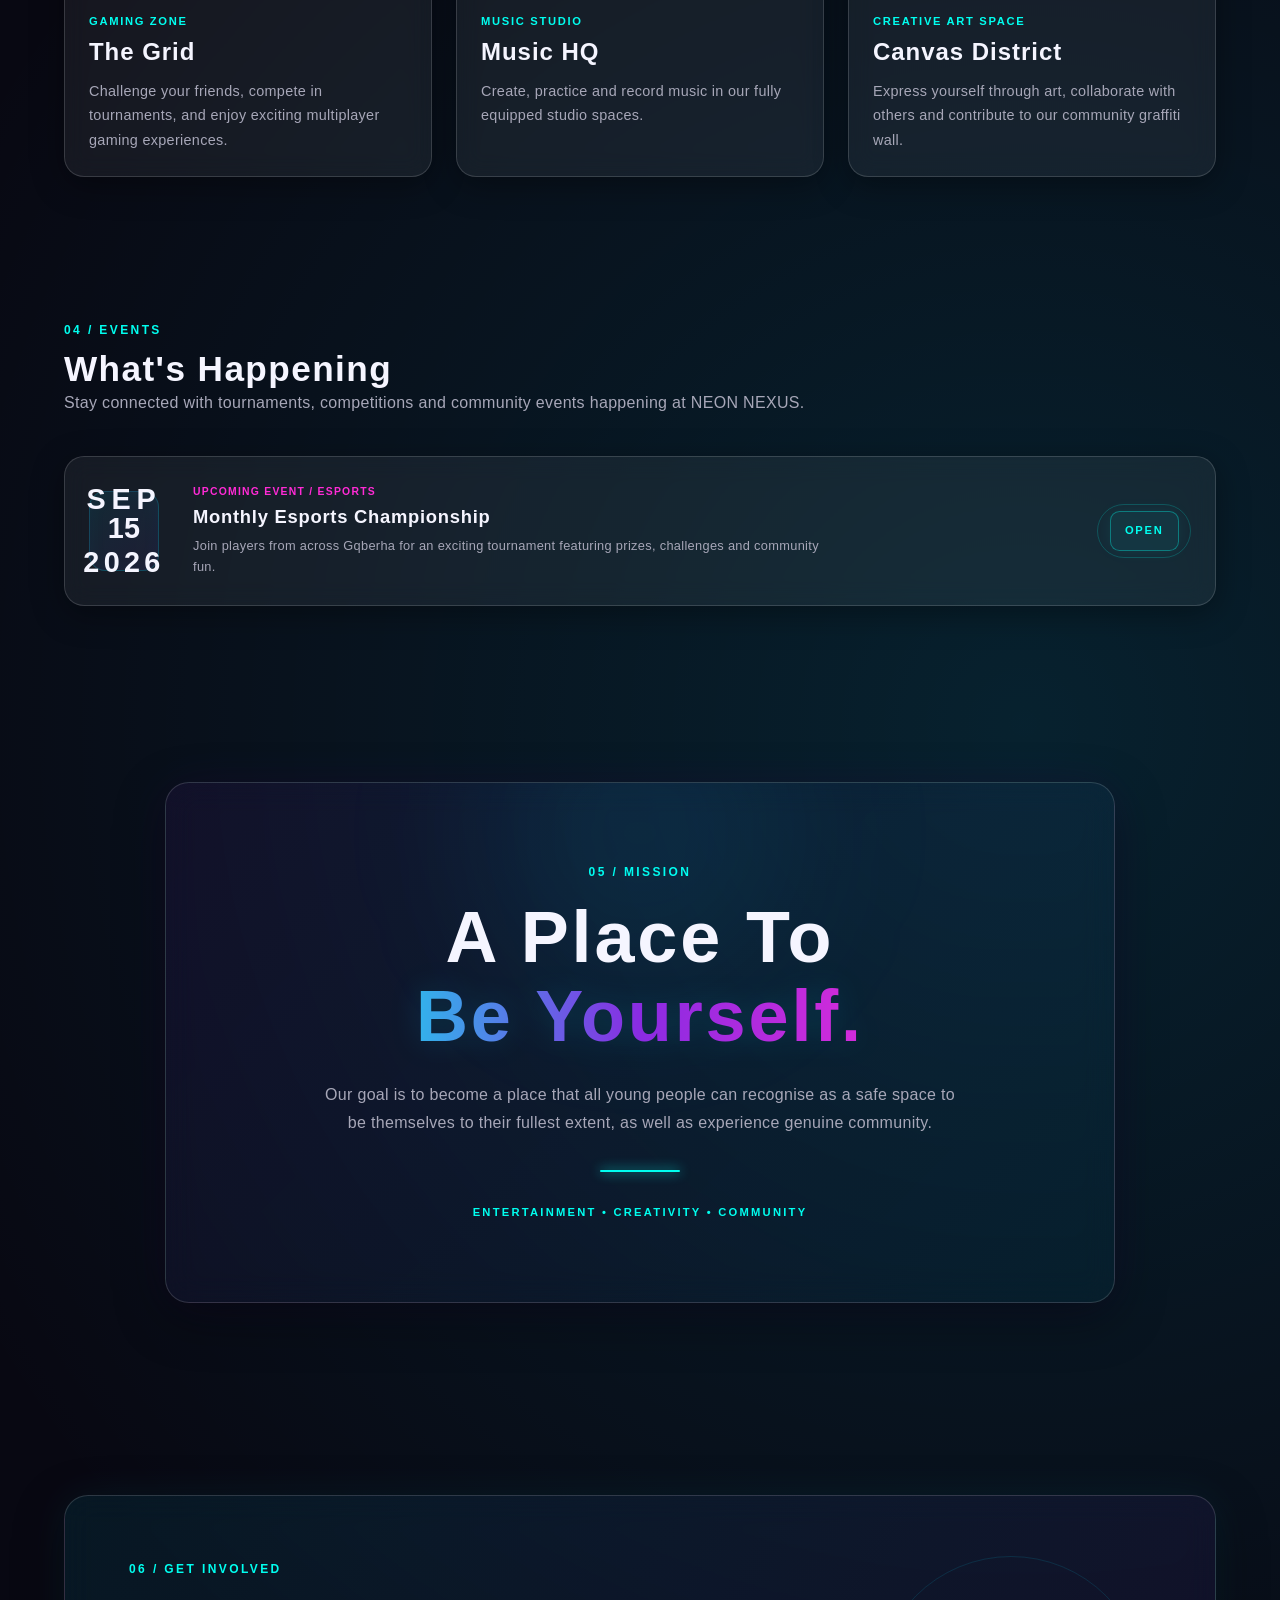
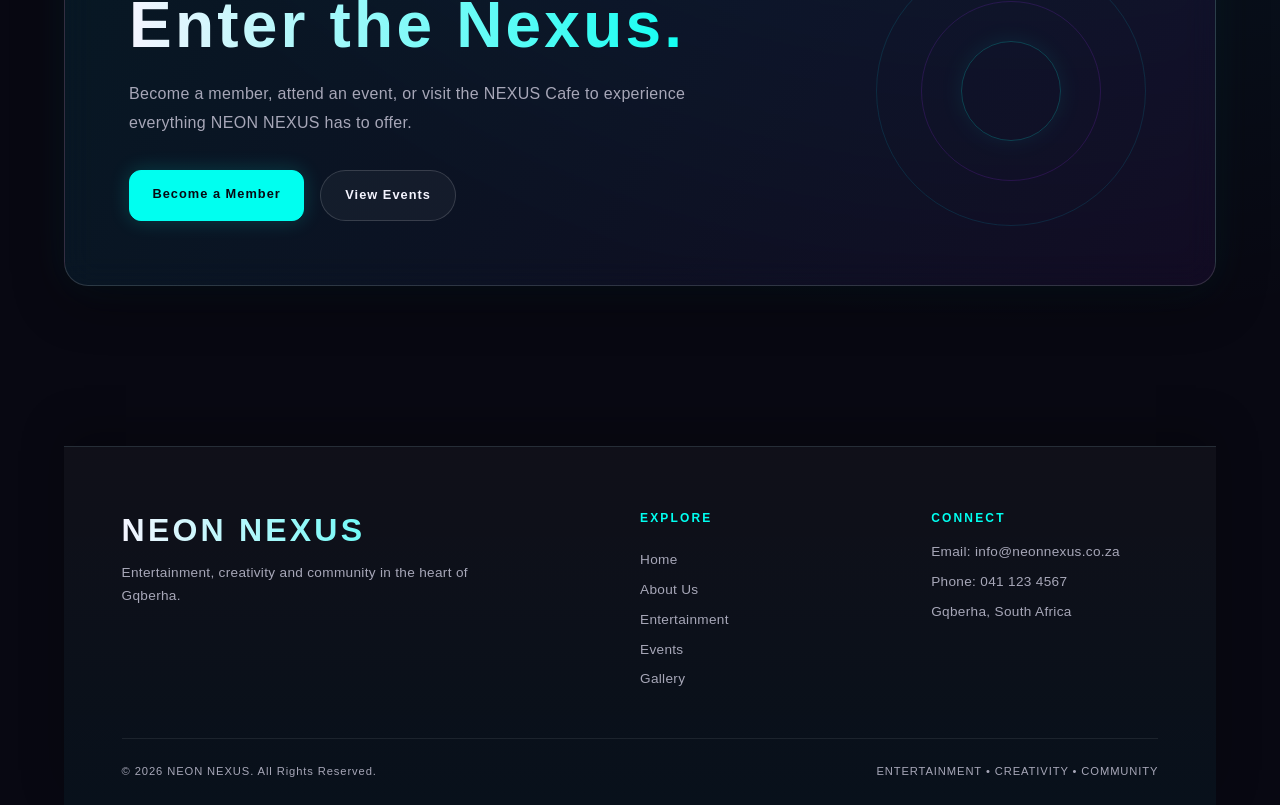
==== commit 9521afbf: "changed the Capitalisation of "Entertainment.html" to "entertainment.html"" ====
--- a/index.html
+++ b/index.html
@@ -26,9 +26,9 @@
 
         <!--Nav Menu-->
         <nav class="main-navigation">
-        <a href="../index.html" >HOME</a> 
+        <a href="index.html" >HOME</a> 
         <a href="Pages/about-us.html" >ABOUT US</a> 
-        <a href="Pages/Entertainment.html" >ENTERTAINMENT</a> 
+        <a href="Pages/entertainment.html" >ENTERTAINMENT</a> 
         <a href="Pages/Events.html" >EVENTS</a> 
         <a href="Pages/NEXUSCafe.html" >NEXUS CAFE</a> 
         <a href="Pages/Gallery.html" >GALLERY</a> 
@@ -517,7 +517,7 @@
 
             <a href="Pages/about-us.html">About Us</a>
 
-            <a href="Pages/Entertainment.html">Entertainment</a>
+            <a href="Pages/entertainment.html">Entertainment</a>
 
             <a href="Pages/Events.html">Events</a>
 
--- a/Assets/css/styles.css
+++ b/Assets/css/styles.css
@@ -44,10 +44,7 @@
 }
 
 /* Headings */
-h1,
-h2,
-h3,
-h4 {
+h1, h2, h3, h4 {
     color: var(--nexus-white);
     line-height: 1.2;
     letter-spacing: 0.04em;
@@ -78,8 +75,7 @@
 a {
     color: var(--nexus-white);
     text-decoration: none;
-    transition: color 0.3s ease,
-                text-shadow 0.3s ease;
+    transition: color 0.3s ease, text-shadow 0.3s ease;
 }
 
 a:hover {
@@ -159,6 +155,8 @@
 }
 
 
+
+
 /* ==============================
    LOGO AREA
    ============================== */
@@ -193,6 +191,7 @@
     );
 
     -webkit-background-clip: text;
+    background-clip: text;
     -webkit-text-fill-color: transparent;
 
     text-shadow:
@@ -207,6 +206,10 @@
 
     color: var(--nexus-grey);
 }
+
+
+
+
 
 
 /* ==============================
@@ -301,6 +304,10 @@
 }
 
 
+
+
+
+
 /* ==============================
    MOBILE HEADER
    ============================== */
@@ -342,7 +349,6 @@
         padding: 0.55rem 0.65rem;
     }
 }
-
 
 
 
@@ -400,6 +406,7 @@
     );
 
     -webkit-background-clip: text;
+    background-clip: text;
     -webkit-text-fill-color: transparent;
 
     filter:
@@ -457,6 +464,7 @@
 
     transform: translateY(-3px);
 }
+
 
 
 /* ==============================
@@ -533,6 +541,7 @@
 }
 
 
+
 /* ==============================
    NEXUS INTRODUCTION
    ============================== */
@@ -628,6 +637,7 @@
     );
 
     -webkit-background-clip: text;
+    background-clip: text;
     -webkit-text-fill-color: transparent;
 }
 
@@ -689,6 +699,7 @@
         padding: 2rem 1.5rem;
     }
 }
+
 
 
 /* ==============================
@@ -784,6 +795,8 @@
 }
 
 
+
+
 /* ==============================
    ABOUT & OFFER RESPONSIVE
    ============================== */
@@ -805,6 +818,7 @@
         padding: 1.5rem;
     }
 }
+
 
 
 
@@ -869,6 +883,8 @@
         0 18px 45px rgba(0, 0, 0, 0.4),
         0 0 30px rgba(0, 217, 255, 0.12);
 }
+
+
 
 
 /* ==============================
@@ -960,6 +976,7 @@
 }
 
 
+
 /* ==============================
    EXPERIENCE CONTENT
    ============================== */
@@ -997,6 +1014,7 @@
 
     line-height: 1.7;
 }
+
 
 
 /* ==============================
@@ -1032,6 +1050,7 @@
     }
 
 }
+
 
 /* ==============================
    UPCOMING EVENTS
@@ -1240,6 +1259,7 @@
         justify-content: center;
     }
 }
+
 
 
 /* ==============================
@@ -1335,6 +1355,7 @@
     );
 
     -webkit-background-clip: text;
+    background-clip: text;
     -webkit-text-fill-color: transparent;
 
     filter:
@@ -1410,6 +1431,10 @@
         line-height: 1.8;
     }
 }
+
+
+
+
 
 
 /* ==============================
@@ -1479,6 +1504,7 @@
     );
 
     -webkit-background-clip: text;
+    background-clip: text;
     -webkit-text-fill-color: transparent;
 }
 
@@ -1703,6 +1729,9 @@
     transform: translateY(0);
 }
 
+
+
+
 /* ==============================
    Responsive Foundation
    ============================== */
@@ -1761,6 +1790,7 @@
 
 
 }
+
 
 /* ==============================
    FOOTER
@@ -1820,6 +1850,7 @@
     );
 
     -webkit-background-clip: text;
+    background-clip: text;
     -webkit-text-fill-color: transparent;
 }
 
@@ -1960,4 +1991,5455 @@
     .footer-bottom {
         align-items: center;
     }
+}
+
+
+
+
+
+/* ==============================
+   ABOUT PAGE
+   ============================== */
+
+
+/* ==============================
+   ABOUT PAGE HERO
+   ============================== */
+
+.page-hero {
+    min-height: 55vh;
+
+    display: flex;
+
+    align-items: center;
+
+    justify-content: center;
+
+    text-align: center;
+
+    padding: 5rem 0;
+}
+
+.page-hero-content {
+    max-width: 850px;
+
+    margin: 0 auto;
+}
+
+.page-hero-content h2 {
+    margin: 1rem 0 1.5rem;
+
+    font-size: clamp(3rem, 7vw, 5.5rem);
+
+    line-height: 1.05;
+
+    letter-spacing: 0.04em;
+}
+
+.page-hero-content h2 span {
+    display: block;
+
+    background: linear-gradient(
+        90deg,
+        var(--nexus-cyan),
+        var(--nexus-purple),
+        var(--nexus-pink)
+    );
+
+    -webkit-background-clip: text;
+    background-clip: text;
+    -webkit-text-fill-color: transparent;
+
+    filter:
+        drop-shadow(0 0 18px rgba(0, 217, 255, 0.15));
+}
+
+.page-hero-content > p:last-child {
+    max-width: 650px;
+
+    margin: 0 auto;
+
+    color: var(--nexus-grey);
+
+    font-size: 1.05rem;
+
+    line-height: 1.8;
+}
+
+
+/* ==============================
+   OUR STORY
+   ============================== */
+
+.about-story-section {
+    padding: 3rem 0;
+}
+
+.story-content {
+    max-width: 850px;
+
+    margin: 0 auto;
+
+    padding: 3rem;
+
+    background: var(--glass-bg);
+
+    border: 1px solid var(--glass-border);
+
+    border-radius: 1.5rem;
+
+    backdrop-filter: blur(14px);
+    -webkit-backdrop-filter: blur(14px);
+
+    box-shadow:
+        0 12px 40px rgba(0, 0, 0, 0.3);
+
+    transition:
+        transform 0.3s ease,
+        border-color 0.3s ease,
+        box-shadow 0.3s ease;
+}
+
+.story-content:hover {
+    transform: translateY(-5px);
+
+    border-color: rgba(0, 255, 240, 0.4);
+
+    box-shadow:
+        0 15px 45px rgba(0, 0, 0, 0.4),
+        0 0 25px rgba(0, 217, 255, 0.1);
+}
+
+.story-content h2 {
+    margin-bottom: 1.25rem;
+}
+
+.story-content p:last-child {
+    margin-bottom: 0;
+}
+
+
+
+
+
+/* ==============================
+   MISSION & VISION
+   ============================== */
+
+.about-values-section {
+    display: grid;
+
+    grid-template-columns: repeat(2, 1fr);
+
+    gap: 1.5rem;
+
+    padding: 2rem 0;
+}
+
+.about-info-card {
+    min-height: 280px;
+
+    display: flex;
+
+    flex-direction: column;
+
+    justify-content: center;
+}
+
+.about-info-card h2 {
+    margin-bottom: 1rem;
+}
+
+.about-info-card p:last-child {
+    margin-bottom: 0;
+}
+
+
+
+
+/* ==============================
+   WHO WE SERVE
+   ============================== */
+
+.serve-section {
+    padding: 3rem 0;
+}
+
+.serve-grid {
+    display: grid;
+
+    grid-template-columns: repeat(4, 1fr);
+
+    gap: 1rem;
+}
+
+.serve-card {
+    min-height: 150px;
+
+    display: flex;
+
+    align-items: center;
+
+    justify-content: center;
+
+    text-align: center;
+
+    transition:
+        transform 0.3s ease,
+        border-color 0.3s ease,
+        box-shadow 0.3s ease;
+}
+
+.serve-card:hover {
+    transform: translateY(-6px);
+
+    border-color: rgba(0, 255, 240, 0.45);
+
+    box-shadow:
+        0 12px 35px rgba(0, 0, 0, 0.35),
+        0 0 25px rgba(0, 217, 255, 0.1);
+}
+
+.serve-card h3 {
+    margin: 0;
+
+    font-size: 1rem;
+
+    line-height: 1.4;
+}
+
+
+
+
+
+/* ==============================
+   CORE VALUES
+   ============================== */
+
+.values-section {
+    padding: 3rem 0;
+}
+
+.values-grid {
+    display: grid;
+
+    grid-template-columns: repeat(5, 1fr);
+
+    gap: 1rem;
+}
+
+.value-card {
+    position: relative;
+
+    min-height: 230px;
+
+    padding: 2rem 1.5rem;
+
+    background:
+        linear-gradient(
+            145deg,
+            rgba(255, 255, 255, 0.06),
+            rgba(0, 217, 255, 0.03)
+        );
+
+    border: 1px solid var(--glass-border);
+
+    border-radius: 1.25rem;
+
+    backdrop-filter: blur(12px);
+    -webkit-backdrop-filter: blur(12px);
+
+    box-shadow:
+        0 8px 30px rgba(0, 0, 0, 0.3);
+
+    transition:
+        transform 0.35s ease,
+        border-color 0.35s ease,
+        box-shadow 0.35s ease;
+}
+
+.value-card:hover {
+    transform: translateY(-8px);
+
+    border-color: rgba(0, 255, 240, 0.45);
+
+    box-shadow:
+        0 15px 40px rgba(0, 0, 0, 0.4),
+        0 0 25px rgba(0, 217, 255, 0.1);
+}
+
+.value-number {
+    display: block;
+
+    margin-bottom: 2rem;
+
+    color: var(--nexus-cyan);
+
+    font-size: 0.7rem;
+
+    font-weight: 600;
+
+    letter-spacing: 0.15em;
+}
+
+.value-card h3 {
+    margin-bottom: 0.75rem;
+}
+
+.value-card p {
+    margin: 0;
+
+    font-size: 0.85rem;
+
+    line-height: 1.7;
+}
+
+
+
+
+/* ==============================
+   WHY NEON NEXUS
+   ============================== */
+
+.why-section {
+    padding: 3rem 0;
+}
+
+.why-panel {
+    position: relative;
+
+    max-width: 950px;
+
+    margin: 0 auto;
+
+    padding: 4rem;
+
+    text-align: center;
+
+    background:
+        linear-gradient(
+            135deg,
+            rgba(138, 43, 226, 0.08),
+            rgba(0, 217, 255, 0.06)
+        );
+
+    border: 1px solid var(--glass-border);
+
+    border-radius: 1.5rem;
+
+    backdrop-filter: blur(15px);
+    -webkit-backdrop-filter: blur(15px);
+
+    box-shadow:
+        0 15px 50px rgba(0, 0, 0, 0.35),
+        0 0 40px rgba(138, 43, 226, 0.08);
+
+    overflow: hidden;
+}
+
+.why-panel::before {
+    content: "";
+
+    position: absolute;
+
+    top: -120px;
+    left: 50%;
+
+    width: 300px;
+    height: 300px;
+
+    background: rgba(138, 43, 226, 0.08);
+
+    border-radius: 50%;
+
+    filter: blur(80px);
+
+    transform: translateX(-50%);
+
+    pointer-events: none;
+}
+
+.why-panel h2 {
+    position: relative;
+
+    margin: 1rem 0 1.25rem;
+
+    font-size: clamp(2.5rem, 5vw, 4rem);
+}
+
+.why-panel p:last-child {
+    position: relative;
+
+    max-width: 700px;
+
+    margin: 0 auto;
+
+    color: var(--nexus-grey);
+
+    line-height: 1.8;
+}
+
+
+
+
+/* ==============================
+   ABOUT PAGE CTA
+   ============================== */
+
+.page-cta {
+    padding: 5rem 0;
+
+    text-align: center;
+}
+
+.page-cta h2 {
+    margin: 0.75rem 0 1.75rem;
+
+    font-size: clamp(2.5rem, 5vw, 4rem);
+
+    background: linear-gradient(
+        90deg,
+        var(--nexus-white),
+        var(--nexus-cyan)
+    );
+
+    -webkit-background-clip: text;
+    background-clip: text;
+    -webkit-text-fill-color: transparent;
+}
+
+.page-cta .hero-button {
+    margin-top: 0.5rem;
+}
+
+
+
+
+
+
+/* ==============================
+   ABOUT PAGE RESPONSIVE
+   ============================== */
+
+@media (max-width: 1000px) {
+
+    .values-grid {
+        grid-template-columns: repeat(3, 1fr);
+    }
+
+    .serve-grid {
+        grid-template-columns: repeat(3, 1fr);
+    }
+}
+
+
+@media (max-width: 768px) {
+
+    .page-hero {
+        min-height: 45vh;
+
+        padding: 4rem 0;
+    }
+
+    .about-values-section {
+        grid-template-columns: 1fr;
+    }
+
+    .serve-grid {
+        grid-template-columns: repeat(2, 1fr);
+    }
+
+    .values-grid {
+        grid-template-columns: repeat(2, 1fr);
+    }
+
+    .story-content {
+        padding: 2rem;
+    }
+
+    .why-panel {
+        padding: 3rem 2rem;
+    }
+}
+
+
+@media (max-width: 600px) {
+
+    .page-hero-content h2 {
+        font-size: 2.8rem;
+    }
+
+    .serve-grid {
+        grid-template-columns: 1fr;
+    }
+
+    .values-grid {
+        grid-template-columns: 1fr;
+    }
+
+    .story-content {
+        padding: 1.5rem;
+    }
+
+    .why-panel {
+        padding: 2.5rem 1.5rem;
+    }
+}
+
+
+
+
+
+
+
+/* ==============================
+   ENTERTAINMENT PAGE
+   ============================== */
+
+
+/* ==============================
+   ENTERTAINMENT HERO
+   ============================== */
+
+.entertainment-hero {
+    min-height: 55vh;
+
+    background:
+        radial-gradient(
+            circle at 20% 50%,
+            rgba(138, 43, 226, 0.12),
+            transparent 35%
+        ),
+        radial-gradient(
+            circle at 80% 50%,
+            rgba(0, 217, 255, 0.10),
+            transparent 35%
+        );
+}
+
+.entertainment-hero .page-hero-content h2 span {
+    background: linear-gradient(
+        90deg,
+        var(--nexus-pink),
+        var(--nexus-purple),
+        var(--nexus-cyan)
+    );
+
+    -webkit-background-clip: text;
+    background-clip: text;
+    -webkit-text-fill-color: transparent;
+}
+
+
+
+/* ==============================
+   ENTERTAINMENT INTRO
+   ============================== */
+
+.entertainment-intro {
+    padding: 3rem 0 4rem;
+}
+
+.entertainment-intro .section-heading {
+    max-width: 800px;
+
+    margin: 0 auto;
+
+    text-align: center;
+}
+
+.entertainment-intro .section-heading p:last-child {
+    max-width: 700px;
+
+    margin: 0 auto;
+
+    line-height: 1.8;
+}
+
+
+/* ==============================
+   ENTERTAINMENT AREAS
+   ============================== */
+
+.entertainment-areas {
+    display: flex;
+
+    flex-direction: column;
+
+    gap: 3rem;
+
+    padding: 2rem 0 4rem;
+}
+
+
+/* ==============================
+   ENTERTAINMENT CARD
+   ============================== */
+
+.entertainment-card {
+    display: grid;
+
+    grid-template-columns: 1.1fr 1fr;
+
+    min-height: 430px;
+
+    overflow: hidden;
+
+    background: var(--glass-bg);
+
+    border: 1px solid var(--glass-border);
+
+    border-radius: 1.75rem;
+
+    backdrop-filter: blur(14px);
+    -webkit-backdrop-filter: blur(14px);
+
+    box-shadow:
+        0 15px 50px rgba(0, 0, 0, 0.35);
+
+    transition:
+        transform 0.4s ease,
+        border-color 0.4s ease,
+        box-shadow 0.4s ease;
+}
+
+.entertainment-card:hover {
+    transform: translateY(-8px);
+
+    border-color: rgba(0, 217, 255, 0.4);
+
+    box-shadow:
+        0 20px 55px rgba(0, 0, 0, 0.45),
+        0 0 35px rgba(0, 217, 255, 0.08);
+}
+
+
+
+
+
+
+/* ==============================
+   REVERSE CARDS
+   ============================== */
+
+.entertainment-card.reverse {
+    grid-template-columns: 1fr 1.1fr;
+}
+
+.entertainment-card.reverse .entertainment-image {
+    order: 2;
+}
+
+.entertainment-card.reverse .entertainment-content {
+    order: 1;
+}
+
+
+
+
+/* ==============================
+   ENTERTAINMENT IMAGE
+   ============================== */
+
+.entertainment-image {
+    position: relative;
+
+    min-height: 430px;
+
+    overflow: hidden;
+}
+
+.entertainment-image::after {
+    content: "";
+
+    position: absolute;
+
+    inset: 0;
+
+    background:
+        linear-gradient(
+            90deg,
+            transparent 50%,
+            rgba(8, 8, 18, 0.45)
+        );
+
+    pointer-events: none;
+}
+
+.entertainment-image img {
+    width: 100%;
+
+    height: 100%;
+
+    object-fit: cover;
+
+    display: block;
+
+    transition:
+        transform 0.6s ease,
+        filter 0.6s ease;
+}
+
+.entertainment-card:hover .entertainment-image img {
+    transform: scale(1.06);
+
+    filter: brightness(1.08) saturate(1.08);
+}
+
+
+/* ==============================
+   NUMBER
+   ============================== */
+
+.entertainment-number {
+    position: absolute;
+
+    top: 1.5rem;
+
+    left: 1.5rem;
+
+    z-index: 2;
+
+    display: flex;
+
+    align-items: center;
+
+    justify-content: center;
+
+    width: 48px;
+
+    height: 48px;
+
+    border-radius: 50%;
+
+    background: rgba(8, 8, 18, 0.65);
+
+    border: 1px solid rgba(0, 255, 240, 0.4);
+
+    color: var(--nexus-cyan);
+
+    font-size: 0.75rem;
+
+    font-weight: 600;
+
+    letter-spacing: 0.08em;
+
+    backdrop-filter: blur(10px);
+}
+
+
+
+
+
+
+/* ==============================
+   ENTERTAINMENT CONTENT
+   ============================== */
+
+.entertainment-content {
+    display: flex;
+
+    flex-direction: column;
+
+    justify-content: center;
+
+    padding: 3.5rem;
+}
+
+.entertainment-content h2 {
+    margin: 0.75rem 0 1rem;
+
+    font-size: clamp(2rem, 4vw, 3.5rem);
+
+    line-height: 1.1;
+}
+
+.entertainment-content > p:not(.section-label) {
+    max-width: 550px;
+
+    color: var(--nexus-grey);
+
+    line-height: 1.8;
+}
+
+.entertainment-content h3 {
+    margin: 1.5rem 0 0.75rem;
+
+    color: var(--nexus-white);
+
+    font-size: 0.75rem;
+
+    letter-spacing: 0.15em;
+}
+
+.entertainment-content ul,
+.entertainment-content ol {
+    margin: 0;
+
+    padding-left: 1.25rem;
+
+    color: var(--nexus-grey);
+
+    line-height: 1.9;
+}
+
+.entertainment-content li {
+    padding-left: 0.35rem;
+}
+
+.entertainment-content li::marker {
+    color: var(--nexus-cyan);
+}
+
+
+/* ==============================
+   ENTERTAINMENT OVERVIEW
+   ============================== */
+
+.entertainment-overview {
+    padding: 4rem 0;
+}
+
+.entertainment-overview .section-heading {
+    max-width: 800px;
+
+    margin: 0 auto 3rem;
+
+    text-align: center;
+}
+
+.entertainment-overview .section-heading p:last-child {
+    max-width: 700px;
+
+    margin: 0 auto;
+
+    line-height: 1.8;
+}
+
+
+/* ==============================
+   ENTERTAINMENT STATS
+   ============================== */
+
+.entertainment-stats {
+    display: grid;
+
+    grid-template-columns: repeat(4, 1fr);
+
+    gap: 1rem;
+}
+
+.entertainment-stat {
+    min-height: 190px;
+
+    display: flex;
+
+    flex-direction: column;
+
+    justify-content: center;
+
+    text-align: center;
+
+    transition:
+        transform 0.3s ease,
+        border-color 0.3s ease,
+        box-shadow 0.3s ease;
+}
+
+.entertainment-stat:hover {
+    transform: translateY(-6px);
+
+    border-color: rgba(138, 43, 226, 0.45);
+
+    box-shadow:
+        0 12px 35px rgba(0, 0, 0, 0.35),
+        0 0 25px rgba(138, 43, 226, 0.08);
+}
+
+.entertainment-stat span {
+    margin-bottom: 1rem;
+
+    color: var(--nexus-pink);
+
+    font-size: 0.7rem;
+
+    font-weight: 600;
+
+    letter-spacing: 0.15em;
+}
+
+.entertainment-stat h3 {
+    margin-bottom: 0.5rem;
+
+    font-size: 1.2rem;
+
+    letter-spacing: 0.12em;
+}
+
+.entertainment-stat p {
+    margin: 0;
+
+    color: var(--nexus-grey);
+
+    font-size: 0.85rem;
+}
+
+
+
+
+/* ==============================
+   ENTERTAINMENT RESPONSIVE
+   ============================== */
+
+@media (max-width: 1000px) {
+
+    .entertainment-card,
+    .entertainment-card.reverse {
+        grid-template-columns: 1fr;
+    }
+
+    .entertainment-card.reverse .entertainment-image,
+    .entertainment-card.reverse .entertainment-content {
+        order: initial;
+    }
+
+    .entertainment-image {
+        min-height: 350px;
+    }
+
+    .entertainment-stats {
+        grid-template-columns: repeat(2, 1fr);
+    }
+}
+
+
+@media (max-width: 768px) {
+
+    .entertainment-card {
+        border-radius: 1.25rem;
+    }
+
+    .entertainment-image {
+        min-height: 280px;
+    }
+
+    .entertainment-content {
+        padding: 2rem;
+    }
+
+    .entertainment-content h2 {
+        font-size: 2.5rem;
+    }
+
+    .entertainment-stats {
+        grid-template-columns: 1fr;
+    }
+}
+
+
+@media (max-width: 600px) {
+
+    .entertainment-intro {
+        padding-top: 2rem;
+    }
+
+    .entertainment-areas {
+        gap: 2rem;
+    }
+
+    .entertainment-image {
+        min-height: 240px;
+    }
+
+    .entertainment-content {
+        padding: 1.5rem;
+    }
+
+    .entertainment-number {
+        top: 1rem;
+        left: 1rem;
+
+        width: 42px;
+        height: 42px;
+    }
+}
+
+
+
+
+/* ==============================
+   EVENTS PAGE
+   ============================== */
+
+
+/* ==============================
+   EVENTS HERO
+   ============================== */
+
+.events-hero {
+    min-height: 55vh;
+
+    background:
+        radial-gradient(
+            circle at 15% 50%,
+            rgba(255, 43, 214, 0.10),
+            transparent 35%
+        ),
+        radial-gradient(
+            circle at 85% 50%,
+            rgba(0, 217, 255, 0.12),
+            transparent 35%
+        );
+}
+
+.events-hero .page-hero-content h2 span {
+    background: linear-gradient(
+        90deg,
+        var(--nexus-cyan),
+        var(--nexus-purple),
+        var(--nexus-pink)
+    );
+
+    -webkit-background-clip: text;
+    background-clip: text;
+    -webkit-text-fill-color: transparent;
+}
+
+
+
+/* ==============================
+   FEATURED EVENT
+   ============================== */
+
+.featured-event-section {
+    padding: 3rem 0 5rem;
+}
+
+.featured-event-panel {
+    display: grid;
+
+    grid-template-columns: 1.5fr 0.8fr;
+
+    min-height: 480px;
+
+    overflow: hidden;
+
+    background:
+        linear-gradient(
+            135deg,
+            rgba(138, 43, 226, 0.10),
+            rgba(0, 217, 255, 0.05)
+        );
+
+    border: 1px solid var(--glass-border);
+
+    border-radius: 1.75rem;
+
+    backdrop-filter: blur(16px);
+    -webkit-backdrop-filter: blur(16px);
+
+    box-shadow:
+        0 20px 60px rgba(0, 0, 0, 0.4);
+}
+
+
+
+
+
+
+/* ==============================
+   FEATURED EVENT CONTENT
+   ============================== */
+
+.featured-event-content {
+    display: flex;
+
+    flex-direction: column;
+
+    justify-content: center;
+
+    padding: 4rem;
+}
+
+.featured-event-content h2 {
+    margin: 0.75rem 0 1.25rem;
+
+    max-width: 700px;
+
+    font-size: clamp(2.5rem, 5vw, 4.5rem);
+
+    line-height: 1.05;
+}
+
+.featured-event-content > p:not(.section-label) {
+    max-width: 650px;
+
+    color: var(--nexus-grey);
+
+    line-height: 1.8;
+}
+
+
+
+
+/* ==============================
+   FEATURED EVENT FEATURES
+   ============================== */
+
+.event-features {
+    display: grid;
+
+    grid-template-columns: repeat(2, 1fr);
+
+    gap: 1rem;
+
+    margin-top: 2rem;
+}
+
+.event-features div {
+    display: flex;
+
+    align-items: center;
+
+    gap: 0.75rem;
+
+    padding: 0.8rem 1rem;
+
+    background: rgba(255, 255, 255, 0.03);
+
+    border: 1px solid rgba(255, 255, 255, 0.08);
+
+    border-radius: 0.75rem;
+}
+
+.event-features span {
+    color: var(--nexus-cyan);
+
+    font-size: 0.65rem;
+
+    font-weight: 600;
+
+    letter-spacing: 0.1em;
+}
+
+.event-features p {
+    margin: 0;
+
+    color: var(--nexus-grey);
+
+    font-size: 0.8rem;
+}
+
+
+
+/* ==============================
+   FEATURED EVENT VISUAL
+   ============================== */
+
+.featured-event-visual {
+    position: relative;
+
+    display: flex;
+
+    flex-direction: column;
+
+    justify-content: center;
+
+    align-items: center;
+
+    text-align: center;
+
+    overflow: hidden;
+
+    background:
+        radial-gradient(
+            circle at center,
+            rgba(138, 43, 226, 0.25),
+            rgba(8, 8, 18, 0.2) 45%,
+            rgba(8, 8, 18, 0.8)
+        );
+
+    border-left: 1px solid var(--glass-border);
+}
+
+.featured-event-visual::before,
+.featured-event-visual::after {
+    content: "";
+
+    position: absolute;
+
+    border: 1px solid rgba(0, 217, 255, 0.15);
+
+    border-radius: 50%;
+}
+
+.featured-event-visual::before {
+    width: 300px;
+
+    height: 300px;
+}
+
+.featured-event-visual::after {
+    width: 450px;
+
+    height: 450px;
+
+    border-color: rgba(255, 43, 214, 0.08);
+}
+
+.event-glow-number {
+    position: relative;
+
+    z-index: 2;
+
+    margin-bottom: 1rem;
+
+    color: var(--nexus-cyan);
+
+    font-size: 0.75rem;
+
+    letter-spacing: 0.3em;
+}
+
+.featured-event-visual > p {
+    position: relative;
+
+    z-index: 2;
+
+    margin: 0 0 1rem;
+
+    color: var(--nexus-pink);
+
+    font-size: 0.75rem;
+
+    font-weight: 600;
+
+    letter-spacing: 0.3em;
+}
+
+.featured-event-visual h3 {
+    position: relative;
+
+    z-index: 2;
+
+    margin: 0;
+
+    font-size: clamp(2.2rem, 4vw, 3.5rem);
+
+    line-height: 0.95;
+
+    letter-spacing: 0.08em;
+
+    background: linear-gradient(
+        180deg,
+        var(--nexus-white),
+        var(--nexus-cyan)
+    );
+
+    -webkit-background-clip: text;
+    background-clip: text;
+    -webkit-text-fill-color: transparent;
+}
+
+
+/* ==============================
+   UPCOMING EVENTS
+   ============================== */
+
+.upcoming-events-section {
+    padding: 3rem 0 5rem;
+}
+
+.upcoming-events-section .section-heading {
+    max-width: 750px;
+
+    margin-bottom: 2.5rem;
+}
+
+
+/* ==============================
+   EVENT GRID
+   ============================== */
+
+.event-grid {
+    display: grid;
+
+    grid-template-columns: repeat(2, 1fr);
+
+    gap: 1rem;
+}
+
+
+
+
+/* ==============================
+   EVENT CARD
+   ============================== */
+
+.event-card {
+    position: relative;
+
+    display: grid;
+
+    grid-template-columns: 80px 1fr auto;
+
+    align-items: center;
+
+    gap: 1.5rem;
+
+    min-height: 150px;
+
+    padding: 1.5rem;
+
+    background: var(--glass-bg);
+
+    border: 1px solid var(--glass-border);
+
+    border-radius: 1.25rem;
+
+    backdrop-filter: blur(12px);
+    -webkit-backdrop-filter: blur(12px);
+
+    transition:
+        transform 0.3s ease,
+        border-color 0.3s ease,
+        box-shadow 0.3s ease;
+}
+
+.event-card:hover {
+    transform: translateY(-5px);
+
+    border-color: rgba(0, 217, 255, 0.4);
+
+    box-shadow:
+        0 12px 35px rgba(0, 0, 0, 0.35),
+        0 0 25px rgba(0, 217, 255, 0.08);
+}
+
+
+/* ==============================
+   EVENT DATE
+   ============================== */
+
+.event-date {
+    display: flex;
+
+    flex-direction: column;
+
+    align-items: center;
+
+    justify-content: center;
+
+    width: 70px;
+
+    height: 80px;
+
+    background:
+        linear-gradient(
+            145deg,
+            rgba(0, 217, 255, 0.08),
+            rgba(138, 43, 226, 0.08)
+        );
+
+    border: 1px solid rgba(0, 217, 255, 0.2);
+
+    border-radius: 1rem;
+}
+
+.event-date span {
+    color: var(--nexus-white);
+
+    font-size: 1.8rem;
+
+    font-weight: 700;
+
+    line-height: 1;
+}
+
+.event-date small {
+    margin-top: 0.3rem;
+
+    color: var(--nexus-cyan);
+
+    font-size: 0.65rem;
+
+    font-weight: 600;
+
+    letter-spacing: 0.15em;
+}
+
+
+
+
+
+/* ==============================
+   EVENT INFORMATION
+   ============================== */
+
+.event-info {
+    min-width: 0;
+}
+
+.event-type {
+    margin-bottom: 0.35rem;
+
+    color: var(--nexus-pink);
+
+    font-size: 0.65rem;
+
+    font-weight: 600;
+
+    letter-spacing: 0.12em;
+}
+
+.event-info h3 {
+    margin-bottom: 0.4rem;
+
+    font-size: 1.15rem;
+}
+
+.event-info > p:last-child {
+    margin: 0;
+
+    color: var(--nexus-grey);
+
+    font-size: 0.8rem;
+}
+
+
+/* ==============================
+   EVENT STATUS
+   ============================== */
+
+.event-status {
+    padding: 0.4rem 0.7rem;
+
+    border: 1px solid rgba(0, 255, 240, 0.2);
+
+    border-radius: 999px;
+
+    color: var(--nexus-cyan);
+
+    font-size: 0.55rem;
+
+    font-weight: 600;
+
+    letter-spacing: 0.1em;
+
+    white-space: nowrap;
+}
+
+
+
+
+/* ==============================
+   EVENT EXPERIENCES
+   ============================== */
+
+.event-experiences {
+    display: grid;
+
+    grid-template-columns: repeat(2, 1fr);
+
+    gap: 1.5rem;
+
+    padding: 3rem 0 5rem;
+}
+
+.event-experience-card {
+    position: relative;
+
+    min-height: 320px;
+
+    padding: 3rem;
+
+    overflow: hidden;
+
+    background:
+        linear-gradient(
+            145deg,
+            rgba(255, 255, 255, 0.05),
+            rgba(138, 43, 226, 0.04)
+        );
+
+    border: 1px solid var(--glass-border);
+
+    border-radius: 1.5rem;
+
+    backdrop-filter: blur(14px);
+    -webkit-backdrop-filter: blur(14px);
+
+    transition:
+        transform 0.35s ease,
+        border-color 0.35s ease,
+        box-shadow 0.35s ease;
+}
+
+.event-experience-card:hover {
+    transform: translateY(-7px);
+
+    border-color: rgba(255, 43, 214, 0.35);
+
+    box-shadow:
+        0 15px 45px rgba(0, 0, 0, 0.4),
+        0 0 30px rgba(255, 43, 214, 0.08);
+}
+
+.event-experience-card::after {
+    content: "";
+
+    position: absolute;
+
+    right: -80px;
+
+    bottom: -80px;
+
+    width: 220px;
+
+    height: 220px;
+
+    border: 1px solid rgba(0, 217, 255, 0.12);
+
+    border-radius: 50%;
+
+    pointer-events: none;
+}
+
+.event-experience-number {
+    margin-bottom: 2rem;
+
+    color: var(--nexus-cyan);
+
+    font-size: 0.7rem;
+
+    font-weight: 600;
+
+    letter-spacing: 0.2em;
+}
+
+.event-experience-card h2 {
+    margin-bottom: 1rem;
+
+    font-size: clamp(1.8rem, 3vw, 2.7rem);
+}
+
+.event-experience-card p:not(.section-label) {
+    color: var(--nexus-grey);
+
+    line-height: 1.8;
+}
+
+.event-experience-card ol {
+    margin-top: 1.25rem;
+
+    padding-left: 1.25rem;
+
+    color: var(--nexus-grey);
+
+    line-height: 1.9;
+}
+
+.event-experience-card li::marker {
+    color: var(--nexus-pink);
+}
+
+
+
+
+
+/* ==============================
+   WHY ATTEND
+   ============================== */
+
+.why-attend-section {
+    padding: 3rem 0 5rem;
+}
+
+.why-attend-section .section-heading {
+    max-width: 800px;
+
+    margin: 0 auto 3rem;
+
+    text-align: center;
+}
+
+.why-attend-section .section-heading p:last-child {
+    max-width: 700px;
+
+    margin: 0 auto;
+
+    line-height: 1.8;
+}
+
+.why-attend-grid {
+    display: grid;
+
+    grid-template-columns: repeat(4, 1fr);
+
+    gap: 1rem;
+}
+
+.why-attend-card {
+    min-height: 210px;
+
+    display: flex;
+
+    flex-direction: column;
+
+    justify-content: center;
+
+    text-align: center;
+
+    transition:
+        transform 0.3s ease,
+        border-color 0.3s ease;
+}
+
+.why-attend-card:hover {
+    transform: translateY(-6px);
+
+    border-color: rgba(138, 43, 226, 0.4);
+}
+
+.why-attend-card span {
+    margin-bottom: 1rem;
+
+    color: var(--nexus-pink);
+
+    font-size: 0.7rem;
+
+    letter-spacing: 0.15em;
+}
+
+.why-attend-card h3 {
+    margin-bottom: 0.6rem;
+
+    font-size: 1rem;
+
+    letter-spacing: 0.12em;
+}
+
+.why-attend-card p {
+    margin: 0;
+
+    color: var(--nexus-grey);
+
+    font-size: 0.8rem;
+
+    line-height: 1.6;
+}
+
+
+
+
+/* ==============================
+   CTA DESCRIPTION
+   ============================== */
+
+.cta-description {
+    max-width: 600px;
+
+    margin: 0 auto 1.75rem;
+
+    color: var(--nexus-grey);
+
+    line-height: 1.8;
+}
+
+.cta-buttons {
+    display: flex;
+
+    align-items: center;
+
+    justify-content: center;
+
+    gap: 1rem;
+
+    flex-wrap: wrap;
+}
+
+.secondary-button {
+    display: inline-block;
+
+    padding: 0.9rem 1.5rem;
+
+    border: 1px solid var(--glass-border);
+
+    border-radius: 999px;
+
+    background: rgba(255, 255, 255, 0.04);
+
+    color: var(--nexus-white);
+
+    font-size: 0.8rem;
+
+    font-weight: 600;
+
+    letter-spacing: 0.08em;
+
+    text-decoration: none;
+
+    transition:
+        background 0.3s ease,
+        border-color 0.3s ease,
+        transform 0.3s ease;
+}
+
+.secondary-button:hover {
+    background: rgba(255, 255, 255, 0.08);
+
+    border-color: rgba(0, 217, 255, 0.4);
+
+    transform: translateY(-3px);
+}
+
+
+
+
+
+/* ==============================
+   EVENTS RESPONSIVE
+   ============================== */
+
+@media (max-width: 1000px) {
+
+    .featured-event-panel {
+        grid-template-columns: 1fr;
+    }
+
+    .featured-event-visual {
+        min-height: 300px;
+
+        border-left: none;
+
+        border-top: 1px solid var(--glass-border);
+    }
+
+    .why-attend-grid {
+        grid-template-columns: repeat(2, 1fr);
+    }
+}
+
+
+@media (max-width: 768px) {
+
+    .event-grid {
+        grid-template-columns: 1fr;
+    }
+
+    .event-experiences {
+        grid-template-columns: 1fr;
+    }
+
+    .featured-event-content {
+        padding: 2.5rem 2rem;
+    }
+
+    .event-features {
+        grid-template-columns: 1fr;
+    }
+
+    .why-attend-grid {
+        grid-template-columns: repeat(2, 1fr);
+    }
+}
+
+
+@media (max-width: 600px) {
+
+    .featured-event-content {
+        padding: 2rem 1.5rem;
+    }
+
+    .featured-event-content h2 {
+        font-size: 2.5rem;
+    }
+
+    .featured-event-visual {
+        min-height: 250px;
+    }
+
+    .event-card {
+        grid-template-columns: 65px 1fr;
+
+        gap: 1rem;
+    }
+
+    .event-date {
+        width: 60px;
+
+        height: 70px;
+    }
+
+    .event-date span {
+        font-size: 1.5rem;
+    }
+
+    .event-status {
+        grid-column: 2;
+
+        justify-self: start;
+    }
+
+    .event-experience-card {
+        min-height: auto;
+
+        padding: 2rem 1.5rem;
+    }
+
+    .why-attend-grid {
+        grid-template-columns: 1fr;
+    }
+
+    .cta-buttons {
+        flex-direction: column;
+    }
+
+    .cta-buttons .hero-button,
+    .cta-buttons .secondary-button {
+        width: 100%;
+
+        text-align: center;
+    }
+}
+
+
+
+
+
+/* ==============================
+   NEXUS CAFE PAGE
+   ============================== */
+
+
+/* ==============================
+   CAFE HERO
+   ============================== */
+
+.cafe-hero {
+    min-height: 55vh;
+
+    background:
+        radial-gradient(
+            circle at 20% 50%,
+            rgba(255, 43, 214, 0.12),
+            transparent 35%
+        ),
+        radial-gradient(
+            circle at 80% 40%,
+            rgba(0, 255, 240, 0.10),
+            transparent 35%
+        );
+}
+
+.cafe-hero .page-hero-content h2 span {
+    background: linear-gradient(
+        90deg,
+        var(--nexus-pink),
+        var(--nexus-purple),
+        var(--nexus-cyan)
+    );
+
+    -webkit-background-clip: text;
+    background-clip: text;
+    -webkit-text-fill-color: transparent;
+}
+
+
+
+/* ==============================
+   CAFE INTRO
+   ============================== */
+
+.cafe-intro {
+    display: grid;
+
+    grid-template-columns: 1.1fr 1fr;
+
+    gap: 4rem;
+
+    align-items: center;
+
+    padding: 5rem 0;
+}
+
+.cafe-intro-image {
+    position: relative;
+
+    overflow: hidden;
+
+    border: 1px solid var(--glass-border);
+
+    border-radius: 1.5rem;
+
+    box-shadow:
+        0 20px 60px rgba(0, 0, 0, 0.45),
+        0 0 40px rgba(255, 43, 214, 0.06);
+}
+
+.cafe-intro-image::after {
+    content: "";
+
+    position: absolute;
+
+    inset: 0;
+
+    background:
+        linear-gradient(
+            135deg,
+            rgba(255, 43, 214, 0.08),
+            transparent 50%,
+            rgba(0, 217, 255, 0.08)
+        );
+
+    pointer-events: none;
+}
+
+.cafe-intro-image img {
+    display: block;
+
+    width: 100%;
+
+    min-height: 430px;
+
+    object-fit: cover;
+
+    transition: transform 0.5s ease;
+}
+
+.cafe-intro-image:hover img {
+    transform: scale(1.04);
+}
+
+.cafe-intro-content {
+    max-width: 600px;
+}
+
+.cafe-intro-content h2 {
+    margin: 0.75rem 0 1.5rem;
+
+    font-size: clamp(2.3rem, 4vw, 4rem);
+
+    line-height: 1.05;
+}
+
+.cafe-intro-content p:not(.section-label) {
+    color: var(--nexus-grey);
+
+    line-height: 1.8;
+
+    margin-bottom: 1rem;
+}
+
+
+/* ==============================
+   CAFE OFFERS
+   ============================== */
+
+.cafe-offers {
+    padding: 4rem 0 5rem;
+}
+
+.cafe-offers .section-heading {
+    max-width: 700px;
+
+    margin-bottom: 2.5rem;
+}
+
+.cafe-offer-grid {
+    display: grid;
+
+    grid-template-columns: repeat(5, 1fr);
+
+    gap: 1rem;
+}
+
+.cafe-offer-card {
+    min-height: 250px;
+
+    display: flex;
+
+    flex-direction: column;
+
+    justify-content: flex-end;
+
+    position: relative;
+
+    overflow: hidden;
+
+    transition:
+        transform 0.3s ease,
+        border-color 0.3s ease,
+        box-shadow 0.3s ease;
+}
+
+.cafe-offer-card::before {
+    content: "";
+
+    position: absolute;
+
+    width: 130px;
+    height: 130px;
+
+    top: -65px;
+    right: -65px;
+
+    border: 1px solid rgba(0, 255, 240, 0.12);
+
+    border-radius: 50%;
+}
+
+.cafe-offer-card:hover {
+    transform: translateY(-8px);
+
+    border-color: rgba(0, 255, 240, 0.35);
+
+    box-shadow:
+        0 15px 40px rgba(0, 0, 0, 0.35),
+        0 0 25px rgba(0, 255, 240, 0.07);
+}
+
+.cafe-offer-card span {
+    position: absolute;
+
+    top: 1.25rem;
+    left: 1.25rem;
+
+    color: var(--nexus-pink);
+
+    font-size: 0.65rem;
+
+    font-weight: 600;
+
+    letter-spacing: 0.15em;
+}
+
+.cafe-offer-card h3 {
+    margin-bottom: 0.65rem;
+
+    font-size: 1.05rem;
+}
+
+.cafe-offer-card p {
+    margin: 0;
+
+    color: var(--nexus-grey);
+
+    font-size: 0.78rem;
+
+    line-height: 1.6;
+}
+
+
+
+/* ==============================
+   CAFE MENU
+   ============================== */
+
+.cafe-menu-section {
+    padding: 4rem 0 5rem;
+}
+
+.cafe-menu-section .section-heading {
+    max-width: 700px;
+
+    margin-bottom: 2.5rem;
+}
+
+.cafe-menu-grid {
+    display: grid;
+
+    grid-template-columns: repeat(2, 1fr);
+
+    gap: 1rem;
+}
+
+.menu-item {
+    display: grid;
+
+    grid-template-columns: 50px 1fr auto;
+
+    align-items: center;
+
+    gap: 1.25rem;
+
+    min-height: 120px;
+
+    padding: 1.25rem 1.5rem;
+
+    background:
+        linear-gradient(
+            135deg,
+            rgba(255, 255, 255, 0.05),
+            rgba(138, 43, 226, 0.04)
+        );
+
+    border: 1px solid var(--glass-border);
+
+    border-radius: 1.1rem;
+
+    transition:
+        transform 0.3s ease,
+        border-color 0.3s ease,
+        box-shadow 0.3s ease;
+}
+
+.menu-item:hover {
+    transform: translateX(5px);
+
+    border-color: rgba(255, 43, 214, 0.35);
+
+    box-shadow:
+        0 10px 30px rgba(0, 0, 0, 0.3),
+        0 0 25px rgba(255, 43, 214, 0.06);
+}
+
+.menu-item-number {
+    color: var(--nexus-cyan);
+
+    font-size: 0.65rem;
+
+    font-weight: 600;
+
+    letter-spacing: 0.12em;
+}
+
+.menu-item-info h3 {
+    margin-bottom: 0.35rem;
+
+    font-size: 1.05rem;
+}
+
+.menu-item-info p {
+    margin: 0;
+
+    color: var(--nexus-grey);
+
+    font-size: 0.78rem;
+
+    line-height: 1.5;
+}
+
+.menu-price {
+    color: var(--nexus-white);
+
+    font-size: 1rem;
+
+    font-weight: 600;
+
+    white-space: nowrap;
+}
+
+
+
+/* ==============================
+   FEATURED DRINKS
+   ============================== */
+
+.featured-drinks-section {
+    padding: 4rem 0 5rem;
+}
+
+.featured-drinks-panel {
+    display: grid;
+
+    grid-template-columns: 1.2fr 0.8fr;
+
+    overflow: hidden;
+
+    min-height: 430px;
+
+    background:
+        radial-gradient(
+            circle at 20% 50%,
+            rgba(255, 43, 214, 0.10),
+            transparent 45%
+        ),
+        linear-gradient(
+            135deg,
+            rgba(255, 255, 255, 0.04),
+            rgba(0, 217, 255, 0.04)
+        );
+
+    border: 1px solid var(--glass-border);
+
+    border-radius: 1.5rem;
+
+    backdrop-filter: blur(16px);
+
+    -webkit-backdrop-filter: blur(16px);
+
+    box-shadow:
+        0 20px 60px rgba(0, 0, 0, 0.35);
+}
+
+.featured-drinks-content {
+    display: flex;
+
+    flex-direction: column;
+
+    justify-content: center;
+
+    padding: 4rem;
+}
+
+.featured-drinks-content h2 {
+    margin: 0.75rem 0 1.25rem;
+
+    font-size: clamp(2.3rem, 4vw, 4rem);
+
+    line-height: 1.05;
+}
+
+.featured-drinks-content p:not(.section-label) {
+    max-width: 600px;
+
+    color: var(--nexus-grey);
+
+    line-height: 1.8;
+}
+
+.drink-list {
+    display: flex;
+
+    flex-direction: column;
+
+    justify-content: center;
+
+    padding: 3rem;
+
+    border-left: 1px solid var(--glass-border);
+
+    background:
+        linear-gradient(
+            180deg,
+            rgba(0, 255, 240, 0.03),
+            rgba(138, 43, 226, 0.06)
+        );
+}
+
+.drink-list div {
+    display: flex;
+
+    align-items: center;
+
+    gap: 1rem;
+
+    padding: 1.2rem 0;
+
+    border-bottom: 1px solid rgba(255, 255, 255, 0.08);
+}
+
+.drink-list div:last-child {
+    border-bottom: none;
+}
+
+.drink-list span {
+    color: var(--nexus-pink);
+
+    font-size: 0.65rem;
+
+    font-weight: 600;
+
+    letter-spacing: 0.15em;
+}
+
+.drink-list p {
+    margin: 0;
+
+    color: var(--nexus-white);
+
+    font-size: 0.9rem;
+}
+
+
+
+
+
+
+/* ==============================
+   CAFE ATMOSPHERE
+   ============================== */
+
+.cafe-atmosphere {
+    padding: 4rem 0 5rem;
+}
+
+.atmosphere-panel {
+    position: relative;
+
+    max-width: 1000px;
+
+    margin: 0 auto;
+
+    padding: 5rem 4rem;
+
+    text-align: center;
+
+    overflow: hidden;
+
+    background:
+        radial-gradient(
+            circle at center,
+            rgba(138, 43, 226, 0.13),
+            transparent 55%
+        );
+
+    border: 1px solid var(--glass-border);
+
+    border-radius: 1.75rem;
+
+    box-shadow:
+        0 20px 60px rgba(0, 0, 0, 0.35);
+}
+
+.atmosphere-panel::before,
+.atmosphere-panel::after {
+    content: "";
+
+    position: absolute;
+
+    border: 1px solid rgba(0, 255, 240, 0.10);
+
+    border-radius: 50%;
+}
+
+.atmosphere-panel::before {
+    width: 350px;
+    height: 350px;
+
+    left: -180px;
+    top: -180px;
+}
+
+.atmosphere-panel::after {
+    width: 400px;
+    height: 400px;
+
+    right: -200px;
+    bottom: -200px;
+
+    border-color: rgba(255, 43, 214, 0.10);
+}
+
+.atmosphere-panel h2 {
+    position: relative;
+
+    z-index: 2;
+
+    margin: 0.75rem 0 1.5rem;
+
+    font-size: clamp(2.5rem, 5vw, 4.5rem);
+}
+
+.atmosphere-panel h2 span {
+    background:
+        linear-gradient(
+            90deg,
+            var(--nexus-cyan),
+            var(--nexus-purple),
+            var(--nexus-pink)
+        );
+
+    -webkit-background-clip: text;
+    background-clip: text;
+    -webkit-text-fill-color: transparent;
+}
+
+.atmosphere-panel > p:not(.section-label):not(.atmosphere-tagline) {
+    position: relative;
+
+    z-index: 2;
+
+    max-width: 700px;
+
+    margin: 0 auto;
+
+    color: var(--nexus-grey);
+
+    line-height: 1.8;
+}
+
+.atmosphere-line {
+    width: 100px;
+
+    height: 1px;
+
+    margin: 2rem auto;
+
+    background:
+        linear-gradient(
+            90deg,
+            transparent,
+            var(--nexus-cyan),
+            var(--nexus-pink),
+            transparent
+        );
+}
+
+.atmosphere-tagline {
+    position: relative;
+
+    z-index: 2;
+
+    margin: 0;
+
+    color: var(--nexus-white);
+
+    font-size: 0.65rem;
+
+    font-weight: 600;
+
+    letter-spacing: 0.3em;
+}
+
+
+
+
+
+/* ==============================
+   CAFE HOURS
+   ============================== */
+
+.cafe-hours-section {
+    padding: 4rem 0 5rem;
+}
+
+.cafe-hours-section .section-heading {
+    margin-bottom: 2.5rem;
+}
+
+.cafe-hours-grid {
+    display: grid;
+
+    grid-template-columns: repeat(3, 1fr);
+
+    gap: 1rem;
+}
+
+.hours-card {
+    padding: 2.5rem 2rem;
+
+    text-align: center;
+
+    background: var(--glass-bg);
+
+    border: 1px solid var(--glass-border);
+
+    border-radius: 1.25rem;
+
+    backdrop-filter: blur(12px);
+
+    -webkit-backdrop-filter: blur(12px);
+
+    transition:
+        transform 0.3s ease,
+        border-color 0.3s ease;
+}
+
+.hours-card:hover {
+    transform: translateY(-6px);
+
+    border-color: rgba(0, 255, 240, 0.35);
+}
+
+.hours-card span {
+    display: block;
+
+    margin-bottom: 0.75rem;
+
+    color: var(--nexus-pink);
+
+    font-size: 0.65rem;
+
+    font-weight: 600;
+
+    letter-spacing: 0.18em;
+}
+
+.hours-card h3 {
+    margin: 0;
+
+    color: var(--nexus-white);
+
+    font-size: 1.25rem;
+}
+
+
+
+/* ==============================
+   CAFE CTA
+   ============================== */
+
+.cafe-cta {
+    background:
+        radial-gradient(
+            circle at 30% 50%,
+            rgba(255, 43, 214, 0.08),
+            transparent 35%
+        ),
+        radial-gradient(
+            circle at 70% 50%,
+            rgba(0, 255, 240, 0.08),
+            transparent 35%
+        );
+}
+
+
+
+/* ==============================
+   CAFE RESPONSIVE
+   ============================== */
+
+@media (max-width: 1100px) {
+
+    .cafe-offer-grid {
+        grid-template-columns: repeat(3, 1fr);
+    }
+
+    .cafe-intro {
+        grid-template-columns: 1fr 1fr;
+
+        gap: 2.5rem;
+    }
+
+}
+
+
+@media (max-width: 900px) {
+
+    .cafe-intro {
+        grid-template-columns: 1fr;
+    }
+
+    .cafe-intro-content {
+        max-width: 800px;
+    }
+
+    .cafe-offer-grid {
+        grid-template-columns: repeat(2, 1fr);
+    }
+
+    .featured-drinks-panel {
+        grid-template-columns: 1fr;
+    }
+
+    .drink-list {
+        border-left: none;
+
+        border-top: 1px solid var(--glass-border);
+    }
+
+    .cafe-hours-grid {
+        grid-template-columns: 1fr;
+    }
+
+}
+
+
+@media (max-width: 768px) {
+
+    .cafe-menu-grid {
+        grid-template-columns: 1fr;
+    }
+
+    .cafe-offer-grid {
+        grid-template-columns: repeat(2, 1fr);
+    }
+
+    .featured-drinks-content {
+        padding: 3rem 2rem;
+    }
+
+    .drink-list {
+        padding: 2rem;
+    }
+
+    .atmosphere-panel {
+        padding: 4rem 2rem;
+    }
+
+}
+
+
+@media (max-width: 600px) {
+
+    .cafe-offer-grid {
+        grid-template-columns: 1fr;
+    }
+
+    .cafe-intro-image img {
+        min-height: 300px;
+    }
+
+    .menu-item {
+        grid-template-columns: 35px 1fr auto;
+
+        gap: 0.75rem;
+
+        padding: 1rem;
+    }
+
+    .menu-item-info h3 {
+        font-size: 0.95rem;
+    }
+
+    .menu-item-info p {
+        font-size: 0.72rem;
+    }
+
+    .menu-price {
+        font-size: 0.9rem;
+    }
+
+    .featured-drinks-content h2 {
+        font-size: 2.5rem;
+    }
+
+    .atmosphere-panel {
+        padding: 3rem 1.5rem;
+    }
+
+    .atmosphere-tagline {
+        font-size: 0.55rem;
+
+        letter-spacing: 0.2em;
+    }
+
+}
+
+
+
+
+
+/* ==============================
+   GALLERY PAGE
+   ============================== */
+
+
+/* ==============================
+   GALLERY HERO
+   ============================== */
+
+.gallery-hero {
+    min-height: 55vh;
+
+    background:
+        radial-gradient(
+            circle at 20% 45%,
+            rgba(138, 43, 226, 0.13),
+            transparent 35%
+        ),
+        radial-gradient(
+            circle at 80% 55%,
+            rgba(255, 43, 214, 0.10),
+            transparent 35%
+        );
+}
+
+.gallery-hero .page-hero-content h2 span {
+    background:
+        linear-gradient(
+            90deg,
+            var(--nexus-cyan),
+            var(--nexus-purple),
+            var(--nexus-pink)
+        );
+
+    -webkit-background-clip: text;
+    background-clip: text;
+    -webkit-text-fill-color: transparent;
+}
+
+
+/* ==============================
+   FEATURED GALLERY IMAGE
+   ============================== */
+
+.gallery-feature {
+    display: grid;
+
+    grid-template-columns: 1.35fr 0.65fr;
+
+    gap: 3rem;
+
+    align-items: center;
+
+    padding: 5rem 0;
+}
+
+.gallery-feature-image {
+    position: relative;
+
+    min-height: 520px;
+
+    overflow: hidden;
+
+    border: 1px solid var(--glass-border);
+
+    border-radius: 1.75rem;
+
+    box-shadow:
+        0 25px 70px rgba(0, 0, 0, 0.45),
+        0 0 40px rgba(138, 43, 226, 0.08);
+}
+
+.gallery-feature-image img {
+    display: block;
+
+    width: 100%;
+    height: 100%;
+
+    min-height: 520px;
+
+    object-fit: cover;
+
+    transition:
+        transform 0.6s ease,
+        filter 0.6s ease;
+}
+
+.gallery-feature-image:hover img {
+    transform: scale(1.04);
+
+    filter: brightness(0.85);
+}
+
+.gallery-image-overlay {
+    position: absolute;
+
+    left: 0;
+    right: 0;
+    bottom: 0;
+
+    padding: 3rem 2.5rem 2.5rem;
+
+    background:
+        linear-gradient(
+            transparent,
+            rgba(8, 8, 18, 0.9)
+        );
+}
+
+.gallery-image-overlay span {
+    display: block;
+
+    margin-bottom: 0.6rem;
+
+    color: var(--nexus-cyan);
+
+    font-size: 0.65rem;
+
+    font-weight: 600;
+
+    letter-spacing: 0.18em;
+}
+
+.gallery-image-overlay h2 {
+    margin: 0;
+
+    color: var(--nexus-white);
+
+    font-size: clamp(2rem, 4vw, 3.5rem);
+}
+
+.gallery-feature-text {
+    max-width: 500px;
+}
+
+.gallery-feature-text h2 {
+    margin: 0.75rem 0 1.5rem;
+
+    font-size: clamp(2.5rem, 5vw, 4.5rem);
+
+    line-height: 0.98;
+}
+
+.gallery-feature-text h2 span {
+    background:
+        linear-gradient(
+            90deg,
+            var(--nexus-pink),
+            var(--nexus-purple),
+            var(--nexus-cyan)
+        );
+
+    -webkit-background-clip: text;
+    background-clip: text;
+    -webkit-text-fill-color: transparent;
+}
+
+.gallery-feature-text p:not(.section-label) {
+    color: var(--nexus-grey);
+
+    line-height: 1.8;
+}
+
+
+
+/* ==============================
+   GALLERY SECTION
+   ============================== */
+
+.gallery-section {
+    padding: 4rem 0 5rem;
+}
+
+.gallery-section .section-heading {
+    max-width: 750px;
+
+    margin-bottom: 3rem;
+}
+
+
+/* ==============================
+   GALLERY GRID
+   ============================== */
+
+.gallery-grid {
+    display: grid;
+
+    grid-template-columns: repeat(3, 1fr);
+
+    grid-auto-flow: dense;
+
+    gap: 1.25rem;
+}
+
+.gallery-card {
+    position: relative;
+
+    overflow: hidden;
+
+    background: var(--glass-bg);
+
+    border: 1px solid var(--glass-border);
+
+    border-radius: 1.35rem;
+
+    backdrop-filter: blur(12px);
+
+    -webkit-backdrop-filter: blur(12px);
+
+    transition:
+        transform 0.35s ease,
+        border-color 0.35s ease,
+        box-shadow 0.35s ease;
+}
+
+.gallery-card:hover {
+    transform: translateY(-7px);
+
+    border-color: rgba(0, 217, 255, 0.35);
+
+    box-shadow:
+        0 18px 45px rgba(0, 0, 0, 0.4),
+        0 0 30px rgba(0, 217, 255, 0.07);
+}
+
+
+
+
+
+
+
+/* ==============================
+   GALLERY CARD SIZING
+   ============================== */
+
+.gallery-large {
+    grid-column: span 2;
+}
+
+.gallery-wide {
+    grid-column: span 2;
+}
+
+
+
+/* ==============================
+   GALLERY IMAGES
+   ============================== */
+
+.gallery-image {
+    position: relative;
+
+    height: 300px;
+
+    overflow: hidden;
+}
+
+.gallery-large .gallery-image {
+    height: 390px;
+}
+
+.gallery-wide .gallery-image {
+    height: 340px;
+}
+
+.gallery-image::after {
+    content: "";
+
+    position: absolute;
+
+    inset: 0;
+
+    background:
+        linear-gradient(
+            180deg,
+            transparent 55%,
+            rgba(8, 8, 18, 0.45)
+        );
+
+    pointer-events: none;
+}
+
+.gallery-image img {
+    display: block;
+
+    width: 100%;
+    height: 100%;
+
+    object-fit: cover;
+
+    transition:
+        transform 0.55s ease,
+        filter 0.55s ease;
+}
+
+.gallery-card:hover .gallery-image img {
+    transform: scale(1.06);
+
+    filter: brightness(0.88);
+}
+
+
+
+
+
+/* ==============================
+   GALLERY NUMBERS
+   ============================== */
+
+.gallery-number {
+    position: absolute;
+
+    z-index: 2;
+
+    top: 1rem;
+    left: 1rem;
+
+    display: flex;
+
+    align-items: center;
+    justify-content: center;
+
+    width: 38px;
+    height: 38px;
+
+    background: rgba(8, 8, 18, 0.65);
+
+    border: 1px solid rgba(0, 255, 240, 0.25);
+
+    border-radius: 50%;
+
+    color: var(--nexus-cyan);
+
+    font-size: 0.6rem;
+
+    font-weight: 600;
+
+    backdrop-filter: blur(8px);
+
+    -webkit-backdrop-filter: blur(8px);
+}
+
+
+
+
+/* ==============================
+   GALLERY CARD CONTENT
+   ============================== */
+
+.gallery-card-content {
+    padding: 1.5rem;
+}
+
+.gallery-card-content .section-label {
+    margin-bottom: 0.5rem;
+}
+
+.gallery-card-content h3 {
+    margin-bottom: 0.5rem;
+
+    font-size: 1.25rem;
+}
+
+.gallery-card-content p:not(.section-label) {
+    margin: 0;
+
+    color: var(--nexus-grey);
+
+    font-size: 0.8rem;
+
+    line-height: 1.6;
+}
+
+
+
+/* ==============================
+   GALLERY HIGHLIGHTS
+   ============================== */
+
+.gallery-highlights {
+    padding: 4rem 0 5rem;
+}
+
+.gallery-highlights .section-heading {
+    max-width: 700px;
+
+    margin-bottom: 2.5rem;
+}
+
+.gallery-highlight-grid {
+    display: grid;
+
+    grid-template-columns: repeat(5, 1fr);
+
+    gap: 1rem;
+}
+
+.gallery-highlight-card {
+    min-height: 210px;
+
+    display: flex;
+
+    flex-direction: column;
+
+    justify-content: flex-end;
+
+    transition:
+        transform 0.3s ease,
+        border-color 0.3s ease,
+        box-shadow 0.3s ease;
+}
+
+.gallery-highlight-card:hover {
+    transform: translateY(-7px);
+
+    border-color: rgba(255, 43, 214, 0.35);
+
+    box-shadow:
+        0 15px 40px rgba(0, 0, 0, 0.35),
+        0 0 25px rgba(255, 43, 214, 0.06);
+}
+
+.gallery-highlight-card span {
+    position: absolute;
+
+    top: 1.25rem;
+    left: 1.25rem;
+
+    color: var(--nexus-cyan);
+
+    font-size: 0.65rem;
+
+    font-weight: 600;
+
+    letter-spacing: 0.15em;
+}
+
+.gallery-highlight-card h3 {
+    margin-bottom: 0.6rem;
+
+    font-size: 0.9rem;
+
+    letter-spacing: 0.1em;
+}
+
+.gallery-highlight-card p {
+    margin: 0;
+
+    color: var(--nexus-grey);
+
+    font-size: 0.75rem;
+
+    line-height: 1.6;
+}
+
+
+
+
+
+
+/* ==============================
+   GALLERY CTA
+   ============================== */
+
+.gallery-cta {
+    background:
+        radial-gradient(
+            circle at 25% 50%,
+            rgba(138, 43, 226, 0.10),
+            transparent 35%
+        ),
+        radial-gradient(
+            circle at 75% 50%,
+            rgba(0, 255, 240, 0.08),
+            transparent 35%
+        );
+}
+
+
+
+/* ==============================
+   GALLERY RESPONSIVE
+   ============================== */
+
+@media (max-width: 1100px) {
+
+    .gallery-highlight-grid {
+        grid-template-columns: repeat(3, 1fr);
+    }
+
+}
+
+
+@media (max-width: 900px) {
+
+    .gallery-feature {
+        grid-template-columns: 1fr;
+    }
+
+    .gallery-feature-text {
+        max-width: 800px;
+    }
+
+    .gallery-grid {
+        grid-template-columns: repeat(2, 1fr);
+    }
+
+    .gallery-large,
+    .gallery-wide {
+        grid-column: span 2;
+    }
+
+    .gallery-highlight-grid {
+        grid-template-columns: repeat(2, 1fr);
+    }
+
+}
+
+
+@media (max-width: 768px) {
+
+    .gallery-feature-image,
+    .gallery-feature-image img {
+        min-height: 400px;
+    }
+
+    .gallery-image,
+    .gallery-large .gallery-image,
+    .gallery-wide .gallery-image {
+        height: 300px;
+    }
+
+}
+
+
+@media (max-width: 600px) {
+
+    .gallery-feature {
+        padding: 3rem 0;
+    }
+
+    .gallery-feature-image,
+    .gallery-feature-image img {
+        min-height: 320px;
+    }
+
+    .gallery-image-overlay {
+        padding: 2rem 1.5rem 1.5rem;
+    }
+
+    .gallery-grid {
+        grid-template-columns: 1fr;
+    }
+
+    .gallery-large,
+    .gallery-wide {
+        grid-column: span 1;
+    }
+
+    .gallery-large .gallery-image,
+    .gallery-wide .gallery-image,
+    .gallery-image {
+        height: 280px;
+    }
+
+    .gallery-highlight-grid {
+        grid-template-columns: 1fr;
+    }
+
+}
+
+
+
+
+
+/* ==============================
+   MEMBERSHIP PAGE
+   ============================== */
+
+
+/* ==============================
+   MEMBERSHIP HERO
+   ============================== */
+
+.membership-hero {
+    min-height: 55vh;
+
+    background:
+        radial-gradient(
+            circle at 20% 45%,
+            rgba(138, 43, 226, 0.16),
+            transparent 35%
+        ),
+        radial-gradient(
+            circle at 80% 55%,
+            rgba(0, 255, 240, 0.10),
+            transparent 35%
+        );
+}
+
+.membership-hero .page-hero-content h2 span {
+    background:
+        linear-gradient(
+            90deg,
+            var(--nexus-cyan),
+            var(--nexus-purple),
+            var(--nexus-pink)
+        );
+
+    -webkit-background-clip: text;
+    background-clip: text;
+    -webkit-text-fill-color: transparent;
+}
+
+
+/* ==============================
+   MEMBERSHIP INTRO
+   ============================== */
+
+.membership-intro {
+    display: grid;
+
+    grid-template-columns: 1fr 0.8fr;
+
+    gap: 3rem;
+
+    align-items: center;
+
+    padding: 5rem 0;
+}
+
+.membership-intro-content {
+    max-width: 700px;
+}
+
+.membership-intro-content h2 {
+    margin: 0.75rem 0 1.5rem;
+
+    font-size: clamp(2.5rem, 5vw, 4.5rem);
+
+    line-height: 1;
+}
+
+.membership-intro-content > p:not(.section-label) {
+    max-width: 650px;
+
+    color: var(--nexus-grey);
+
+    line-height: 1.8;
+}
+
+.membership-intro-visual {
+    position: relative;
+
+    min-height: 400px;
+
+    display: flex;
+
+    flex-direction: column;
+
+    justify-content: flex-end;
+
+    padding: 3rem;
+
+    overflow: hidden;
+
+    border: 1px solid var(--glass-border);
+
+    border-radius: 1.75rem;
+
+    background:
+        radial-gradient(
+            circle at 75% 25%,
+            rgba(0, 255, 240, 0.13),
+            transparent 35%
+        ),
+        radial-gradient(
+            circle at 25% 75%,
+            rgba(255, 43, 214, 0.12),
+            transparent 40%
+        ),
+        rgba(255, 255, 255, 0.04);
+
+    box-shadow:
+        0 25px 70px rgba(0, 0, 0, 0.4),
+        0 0 50px rgba(138, 43, 226, 0.08);
+}
+
+.membership-intro-visual::before {
+    content: "";
+
+    position: absolute;
+
+    width: 240px;
+    height: 240px;
+
+    top: -80px;
+    right: -70px;
+
+    border: 1px solid rgba(0, 255, 240, 0.18);
+
+    border-radius: 50%;
+
+    box-shadow:
+        0 0 40px rgba(0, 255, 240, 0.08);
+}
+
+.membership-intro-visual::after {
+    content: "";
+
+    position: absolute;
+
+    width: 150px;
+    height: 150px;
+
+    top: 20px;
+    right: 30px;
+
+    border: 1px solid rgba(255, 43, 214, 0.15);
+
+    border-radius: 50%;
+}
+
+.membership-glow-number {
+    position: absolute;
+
+    top: 2rem;
+    left: 2rem;
+
+    color: var(--nexus-cyan);
+
+    font-size: 0.7rem;
+
+    font-weight: 600;
+
+    letter-spacing: 0.2em;
+}
+
+.membership-intro-visual > p {
+    position: relative;
+
+    z-index: 2;
+
+    margin-bottom: 0.75rem;
+
+    color: var(--nexus-cyan);
+
+    font-size: 0.7rem;
+
+    font-weight: 600;
+
+    letter-spacing: 0.2em;
+}
+
+.membership-intro-visual h3 {
+    position: relative;
+
+    z-index: 2;
+
+    margin: 0;
+
+    font-size: clamp(2.5rem, 5vw, 4.5rem);
+
+    line-height: 0.9;
+}
+
+.membership-intro-visual h3 span {
+    background:
+        linear-gradient(
+            90deg,
+            var(--nexus-pink),
+            var(--nexus-purple),
+            var(--nexus-cyan)
+        );
+
+    -webkit-background-clip: text;
+    background-clip: text;
+    -webkit-text-fill-color: transparent;
+}
+
+
+
+
+
+
+/* ==============================
+   MEMBERSHIP BENEFITS
+   ============================== */
+
+.membership-benefits {
+    padding: 4rem 0 5rem;
+}
+
+.membership-benefits .section-heading {
+    max-width: 750px;
+
+    margin-bottom: 3rem;
+}
+
+.benefits-grid {
+    display: grid;
+
+    grid-template-columns: repeat(3, 1fr);
+
+    gap: 1.25rem;
+}
+
+.benefit-card {
+    position: relative;
+
+    min-height: 250px;
+
+    display: flex;
+
+    flex-direction: column;
+
+    justify-content: flex-end;
+
+    overflow: hidden;
+
+    transition:
+        transform 0.35s ease,
+        border-color 0.35s ease,
+        box-shadow 0.35s ease;
+}
+
+.benefit-card::before {
+    content: "";
+
+    position: absolute;
+
+    width: 100px;
+    height: 100px;
+
+    top: -45px;
+    right: -35px;
+
+    border: 1px solid rgba(0, 255, 240, 0.12);
+
+    border-radius: 50%;
+}
+
+.benefit-card:hover {
+    transform: translateY(-8px);
+
+    border-color: rgba(0, 255, 240, 0.35);
+
+    box-shadow:
+        0 18px 45px rgba(0, 0, 0, 0.4),
+        0 0 30px rgba(0, 255, 240, 0.07);
+}
+
+.benefit-card > span {
+    position: absolute;
+
+    top: 1.5rem;
+    left: 1.5rem;
+
+    color: var(--nexus-cyan);
+
+    font-size: 0.65rem;
+
+    font-weight: 600;
+
+    letter-spacing: 0.15em;
+}
+
+.benefit-card h3 {
+    position: relative;
+
+    z-index: 2;
+
+    margin-bottom: 0.7rem;
+
+    max-width: 320px;
+
+    font-size: 1.15rem;
+}
+
+.benefit-card p {
+    position: relative;
+
+    z-index: 2;
+
+    margin: 0;
+
+    max-width: 340px;
+
+    color: var(--nexus-grey);
+
+    font-size: 0.8rem;
+
+    line-height: 1.7;
+}
+
+
+
+
+
+
+/* ==============================
+   MEMBERSHIP PACKAGES
+   ============================== */
+
+.membership-packages {
+    padding: 5rem 0;
+}
+
+.membership-packages .section-heading {
+    max-width: 750px;
+
+    margin-bottom: 3rem;
+}
+
+.membership-tier-grid {
+    display: grid;
+
+    grid-template-columns: repeat(3, 1fr);
+
+    gap: 1.25rem;
+
+    align-items: stretch;
+}
+
+.membership-tier {
+    position: relative;
+
+    display: flex;
+
+    flex-direction: column;
+
+    padding: 2.25rem;
+
+    overflow: hidden;
+
+    background:
+        linear-gradient(
+            145deg,
+            rgba(255, 255, 255, 0.07),
+            rgba(255, 255, 255, 0.025)
+        );
+
+    border: 1px solid var(--glass-border);
+
+    border-radius: 1.5rem;
+
+    backdrop-filter: blur(16px);
+
+    -webkit-backdrop-filter: blur(16px);
+
+    transition:
+        transform 0.35s ease,
+        border-color 0.35s ease,
+        box-shadow 0.35s ease;
+}
+
+.membership-tier::before {
+    content: "";
+
+    position: absolute;
+
+    width: 220px;
+    height: 220px;
+
+    top: -120px;
+    right: -100px;
+
+    border: 1px solid rgba(138, 43, 226, 0.12);
+
+    border-radius: 50%;
+}
+
+.membership-tier:hover {
+    transform: translateY(-8px);
+
+    border-color: rgba(138, 43, 226, 0.4);
+
+    box-shadow:
+        0 25px 55px rgba(0, 0, 0, 0.45),
+        0 0 35px rgba(138, 43, 226, 0.08);
+}
+
+.membership-tier-featured {
+    border-color: rgba(255, 43, 214, 0.4);
+
+    background:
+        linear-gradient(
+            145deg,
+            rgba(255, 43, 214, 0.08),
+            rgba(138, 43, 226, 0.05),
+            rgba(255, 255, 255, 0.025)
+        );
+
+    box-shadow:
+        0 0 35px rgba(255, 43, 214, 0.06);
+}
+
+.membership-tier-featured:hover {
+    border-color: rgba(255, 43, 214, 0.65);
+
+    box-shadow:
+        0 25px 60px rgba(0, 0, 0, 0.45),
+        0 0 45px rgba(255, 43, 214, 0.12);
+}
+
+.tier-top {
+    position: relative;
+
+    z-index: 2;
+
+    display: flex;
+
+    align-items: center;
+
+    justify-content: space-between;
+
+    margin-bottom: 2rem;
+}
+
+.tier-number {
+    color: var(--nexus-cyan);
+
+    font-size: 0.65rem;
+
+    font-weight: 600;
+
+    letter-spacing: 0.15em;
+}
+
+.tier-label {
+    padding: 0.35rem 0.65rem;
+
+    border: 1px solid rgba(0, 255, 240, 0.2);
+
+    border-radius: 999px;
+
+    color: var(--nexus-cyan);
+
+    font-size: 0.55rem;
+
+    font-weight: 600;
+
+    letter-spacing: 0.12em;
+}
+
+.membership-tier-featured .tier-label {
+    border-color: rgba(255, 43, 214, 0.3);
+
+    color: var(--nexus-pink);
+}
+
+.membership-tier h3 {
+    position: relative;
+
+    z-index: 2;
+
+    min-height: 55px;
+
+    margin-bottom: 1.5rem;
+
+    font-size: 1.4rem;
+}
+
+.tier-price {
+    position: relative;
+
+    z-index: 2;
+
+    display: flex;
+
+    align-items: baseline;
+
+    gap: 0.5rem;
+
+    margin-bottom: 1rem;
+}
+
+.tier-price span {
+    font-size: clamp(2.5rem, 4vw, 3.5rem);
+
+    font-weight: 700;
+
+    line-height: 1;
+}
+
+.tier-price small {
+    color: var(--nexus-grey);
+
+    font-size: 0.6rem;
+
+    letter-spacing: 0.12em;
+}
+
+.tier-description {
+    position: relative;
+
+    z-index: 2;
+
+    min-height: 65px;
+
+    margin-bottom: 1.5rem;
+
+    color: var(--nexus-grey);
+
+    font-size: 0.8rem;
+
+    line-height: 1.7;
+}
+
+.tier-line {
+    width: 100%;
+
+    height: 1px;
+
+    margin-bottom: 1.5rem;
+
+    background:
+        linear-gradient(
+            90deg,
+            rgba(0, 255, 240, 0.25),
+            transparent
+        );
+}
+
+.membership-tier ul {
+    position: relative;
+
+    z-index: 2;
+
+    display: flex;
+
+    flex-direction: column;
+
+    gap: 0.85rem;
+
+    margin: 0 0 2rem;
+
+    padding: 0;
+
+    list-style: none;
+}
+
+.membership-tier li {
+    position: relative;
+
+    padding-left: 1.3rem;
+
+    color: var(--nexus-grey);
+
+    font-size: 0.75rem;
+
+    line-height: 1.5;
+}
+
+.membership-tier li::before {
+    content: "✦";
+
+    position: absolute;
+
+    left: 0;
+
+    color: var(--nexus-cyan);
+
+    font-size: 0.65rem;
+}
+
+.tier-button {
+    position: relative;
+
+    z-index: 2;
+
+    display: block;
+
+    margin-top: auto;
+
+    padding: 0.9rem 1rem;
+
+    text-align: center;
+
+    color: var(--nexus-white);
+
+    font-size: 0.65rem;
+
+    font-weight: 600;
+
+    letter-spacing: 0.12em;
+
+    text-decoration: none;
+
+    background: rgba(255, 255, 255, 0.04);
+
+    border: 1px solid rgba(255, 255, 255, 0.15);
+
+    border-radius: 0.6rem;
+
+    transition:
+        background 0.3s ease,
+        border-color 0.3s ease,
+        transform 0.3s ease;
+}
+
+.tier-button:hover {
+    background: rgba(0, 255, 240, 0.08);
+
+    border-color: rgba(0, 255, 240, 0.4);
+
+    transform: translateY(-2px);
+}
+
+.membership-tier-featured .tier-button {
+    background:
+        linear-gradient(
+            90deg,
+            rgba(255, 43, 214, 0.12),
+            rgba(138, 43, 226, 0.12)
+        );
+
+    border-color: rgba(255, 43, 214, 0.3);
+}
+
+
+
+
+
+
+/* ==============================
+   WHY MEMBERSHIP
+   ============================== */
+
+.why-membership {
+    display: grid;
+
+    grid-template-columns: 0.9fr 1.1fr;
+
+    gap: 4rem;
+
+    align-items: start;
+
+    padding: 5rem 0;
+}
+
+.why-membership-content {
+    position: sticky;
+
+    top: 120px;
+}
+
+.why-membership-content h2 {
+    margin: 0.75rem 0 1.5rem;
+
+    font-size: clamp(2.5rem, 5vw, 4rem);
+
+    line-height: 1;
+}
+
+.why-membership-content > p:not(.section-label) {
+    max-width: 500px;
+
+    color: var(--nexus-grey);
+
+    line-height: 1.8;
+}
+
+.why-membership-list {
+    display: flex;
+
+    flex-direction: column;
+
+    border-top: 1px solid var(--glass-border);
+}
+
+.why-membership-list > div {
+    display: grid;
+
+    grid-template-columns: 60px 1fr;
+
+    gap: 1.5rem;
+
+    align-items: center;
+
+    padding: 1.5rem 0;
+
+    border-bottom: 1px solid var(--glass-border);
+
+    transition:
+        padding-left 0.3s ease,
+        border-color 0.3s ease;
+}
+
+.why-membership-list > div:hover {
+    padding-left: 1rem;
+
+    border-color: rgba(0, 255, 240, 0.25);
+}
+
+.why-membership-list span {
+    color: var(--nexus-cyan);
+
+    font-size: 0.65rem;
+
+    font-weight: 600;
+
+    letter-spacing: 0.15em;
+}
+
+.why-membership-list h3 {
+    margin: 0;
+
+    font-size: 1.05rem;
+
+    font-weight: 500;
+}
+
+
+
+/* ==============================
+   REGISTRATION
+   ============================== */
+
+.membership-registration {
+    padding: 5rem 0;
+}
+
+.membership-registration .section-heading {
+    max-width: 700px;
+
+    margin-bottom: 3rem;
+}
+
+.registration-panel {
+    display: grid;
+
+    grid-template-columns: 0.65fr 1.35fr;
+
+    gap: 3rem;
+
+    padding: 3rem;
+
+    background:
+        radial-gradient(
+            circle at 10% 20%,
+            rgba(138, 43, 226, 0.10),
+            transparent 35%
+        ),
+        radial-gradient(
+            circle at 90% 80%,
+            rgba(0, 255, 240, 0.07),
+            transparent 35%
+        ),
+        rgba(255, 255, 255, 0.04);
+
+    border: 1px solid var(--glass-border);
+
+    border-radius: 1.75rem;
+
+    backdrop-filter: blur(16px);
+
+    -webkit-backdrop-filter: blur(16px);
+
+    box-shadow:
+        0 25px 70px rgba(0, 0, 0, 0.4);
+}
+
+.registration-info {
+    position: relative;
+
+    display: flex;
+
+    flex-direction: column;
+
+    justify-content: center;
+
+    padding: 2rem;
+
+    overflow: hidden;
+
+    border-right: 1px solid var(--glass-border);
+}
+
+.registration-info::before {
+    content: "";
+
+    position: absolute;
+
+    width: 230px;
+    height: 230px;
+
+    top: -100px;
+    left: -100px;
+
+    border: 1px solid rgba(138, 43, 226, 0.16);
+
+    border-radius: 50%;
+}
+
+.registration-number {
+    position: absolute;
+
+    top: 1rem;
+    left: 1rem;
+
+    color: var(--nexus-cyan);
+
+    font-size: 0.65rem;
+
+    font-weight: 600;
+
+    letter-spacing: 0.15em;
+}
+
+.registration-info h3 {
+    position: relative;
+
+    z-index: 2;
+
+    margin: 0.75rem 0 1.5rem;
+
+    font-size: clamp(2.5rem, 5vw, 4rem);
+
+    line-height: 0.95;
+}
+
+.registration-info h3 span {
+    background:
+        linear-gradient(
+            90deg,
+            var(--nexus-pink),
+            var(--nexus-purple),
+            var(--nexus-cyan)
+        );
+
+    -webkit-background-clip: text;
+    background-clip: text;
+    -webkit-text-fill-color: transparent;
+}
+
+.registration-info > p:last-child {
+    position: relative;
+
+    z-index: 2;
+
+    max-width: 380px;
+
+    color: var(--nexus-grey);
+
+    font-size: 0.85rem;
+
+    line-height: 1.8;
+}
+
+
+
+
+
+
+/* ==============================
+   MEMBERSHIP FORM
+   ============================== */
+
+.membership-form {
+    display: grid;
+
+    grid-template-columns: repeat(2, 1fr);
+
+    gap: 1.5rem;
+}
+
+.form-group {
+    display: flex;
+
+    flex-direction: column;
+
+    gap: 0.55rem;
+}
+
+.form-group-full {
+    grid-column: span 2;
+}
+
+.form-group label {
+    color: var(--nexus-white);
+
+    font-size: 0.6rem;
+
+    font-weight: 600;
+
+    letter-spacing: 0.15em;
+}
+
+.form-group input,
+.form-group select,
+.form-group textarea {
+    width: 100%;
+
+    box-sizing: border-box;
+
+    padding: 1rem 1.1rem;
+
+    color: var(--nexus-white);
+
+    font-family: inherit;
+
+    font-size: 0.8rem;
+
+    background: rgba(8, 8, 18, 0.6);
+
+    border: 1px solid rgba(255, 255, 255, 0.13);
+
+    border-radius: 0.65rem;
+
+    outline: none;
+
+    transition:
+        border-color 0.3s ease,
+        box-shadow 0.3s ease,
+        background 0.3s ease;
+}
+
+.form-group input::placeholder,
+.form-group textarea::placeholder {
+    color: rgba(167, 167, 184, 0.6);
+}
+
+.form-group input:focus,
+.form-group select:focus,
+.form-group textarea:focus {
+    background: rgba(8, 8, 18, 0.8);
+
+    border-color: rgba(0, 255, 240, 0.45);
+
+    box-shadow:
+        0 0 20px rgba(0, 255, 240, 0.06);
+}
+
+.form-group select {
+    cursor: pointer;
+}
+
+.form-group select option {
+    background: var(--nexus-dark-blue);
+
+    color: var(--nexus-white);
+}
+
+.form-group textarea {
+    resize: vertical;
+
+    min-height: 130px;
+}
+
+.membership-submit {
+    grid-column: span 2;
+
+    padding: 1rem 1.5rem;
+
+    color: var(--nexus-dark);
+
+    font-family: inherit;
+
+    font-size: 0.7rem;
+
+    font-weight: 700;
+
+    letter-spacing: 0.15em;
+
+    background:
+        linear-gradient(
+            90deg,
+            var(--nexus-cyan),
+            #ffffff
+        );
+
+    border: none;
+
+    border-radius: 0.65rem;
+
+    cursor: pointer;
+
+    transition:
+        transform 0.3s ease,
+        box-shadow 0.3s ease;
+}
+
+.membership-submit:hover {
+    transform: translateY(-3px);
+
+    box-shadow:
+        0 10px 30px rgba(0, 255, 240, 0.15);
+}
+
+
+
+
+
+
+/* ==============================
+   MEMBER RESPONSIBILITIES
+   ============================== */
+
+.member-responsibilities {
+    padding: 4rem 0 5rem;
+}
+
+.member-responsibilities .section-heading {
+    max-width: 750px;
+
+    margin-bottom: 3rem;
+}
+
+.responsibility-grid {
+    display: grid;
+
+    grid-template-columns: repeat(4, 1fr);
+
+    gap: 1rem;
+}
+
+.responsibility-card {
+    position: relative;
+
+    min-height: 210px;
+
+    display: flex;
+
+    flex-direction: column;
+
+    justify-content: flex-end;
+
+    transition:
+        transform 0.3s ease,
+        border-color 0.3s ease;
+}
+
+.responsibility-card:hover {
+    transform: translateY(-7px);
+
+    border-color: rgba(255, 43, 214, 0.35);
+}
+
+.responsibility-card > span {
+    position: absolute;
+
+    top: 1.25rem;
+    left: 1.25rem;
+
+    color: var(--nexus-pink);
+
+    font-size: 0.65rem;
+
+    font-weight: 600;
+
+    letter-spacing: 0.15em;
+}
+
+.responsibility-card h3 {
+    margin-bottom: 0.6rem;
+
+    font-size: 0.85rem;
+
+    letter-spacing: 0.1em;
+}
+
+.responsibility-card p {
+    margin: 0;
+
+    color: var(--nexus-grey);
+
+    font-size: 0.75rem;
+
+    line-height: 1.6;
+}
+
+
+
+
+/* ==============================
+   MEMBERSHIP CTA
+   ============================== */
+
+.membership-cta {
+    background:
+        radial-gradient(
+            circle at 20% 50%,
+            rgba(255, 43, 214, 0.10),
+            transparent 35%
+        ),
+        radial-gradient(
+            circle at 80% 50%,
+            rgba(0, 255, 240, 0.09),
+            transparent 35%
+        );
+}
+
+
+
+/* ==============================
+   MEMBERSHIP RESPONSIVE
+   ============================== */
+
+@media (max-width: 1100px) {
+
+    .benefits-grid {
+        grid-template-columns: repeat(2, 1fr);
+    }
+
+    .membership-tier-grid {
+        grid-template-columns: 1fr;
+    }
+
+    .membership-tier {
+        max-width: 700px;
+
+        width: 100%;
+
+        margin: 0 auto;
+    }
+
+    .responsibility-grid {
+        grid-template-columns: repeat(2, 1fr);
+    }
+
+}
+
+
+@media (max-width: 900px) {
+
+    .membership-intro {
+        grid-template-columns: 1fr;
+    }
+
+    .membership-intro-content {
+        max-width: 850px;
+    }
+
+    .why-membership {
+        grid-template-columns: 1fr;
+    }
+
+    .why-membership-content {
+        position: static;
+    }
+
+    .registration-panel {
+        grid-template-columns: 1fr;
+    }
+
+    .registration-info {
+        border-right: none;
+
+        border-bottom: 1px solid var(--glass-border);
+
+        padding-bottom: 2.5rem;
+    }
+
+}
+
+
+@media (max-width: 768px) {
+
+    .benefits-grid {
+        grid-template-columns: 1fr;
+    }
+
+    .registration-panel {
+        padding: 2rem 1.5rem;
+    }
+
+    .membership-form {
+        grid-template-columns: 1fr;
+    }
+
+    .form-group-full,
+    .membership-submit {
+        grid-column: span 1;
+    }
+
+}
+
+
+@media (max-width: 600px) {
+
+    .membership-intro {
+        padding: 3rem 0;
+    }
+
+    .membership-intro-visual {
+        min-height: 320px;
+
+        padding: 2rem;
+    }
+
+    .membership-packages {
+        padding: 3rem 0;
+    }
+
+    .membership-tier {
+        padding: 1.75rem;
+    }
+
+    .why-membership {
+        padding: 3rem 0;
+    }
+
+    .why-membership-list > div {
+        grid-template-columns: 40px 1fr;
+
+        gap: 1rem;
+    }
+
+    .membership-registration {
+        padding: 3rem 0;
+    }
+
+    .registration-info {
+        padding: 1rem;
+    }
+
+    .responsibility-grid {
+        grid-template-columns: 1fr;
+    }
+
+}
+
+
+
+/* ==============================
+   CONTACT PAGE
+   ============================== */
+
+.contact-hero {
+    min-height: 55vh;
+
+    background:
+        radial-gradient(
+            circle at 20% 45%,
+            rgba(0, 217, 255, 0.12),
+            transparent 35%
+        ),
+        radial-gradient(
+            circle at 80% 55%,
+            rgba(255, 43, 214, 0.11),
+            transparent 35%
+        );
+}
+
+.contact-hero .page-hero-content h2 span {
+    background:
+        linear-gradient(
+            90deg,
+            var(--nexus-cyan),
+            var(--nexus-purple),
+            var(--nexus-pink)
+        );
+
+    -webkit-background-clip: text;
+    background-clip: text;
+    -webkit-text-fill-color: transparent;
+}
+
+
+/* ==============================
+   CONTACT INTRO
+   ============================== */
+
+.contact-intro {
+    display: grid;
+    grid-template-columns: 1fr auto;
+    gap: 3rem;
+    align-items: center;
+    padding: 5rem 0;
+}
+
+.contact-intro-content {
+    max-width: 750px;
+}
+
+.contact-intro-content h2 {
+    margin: 0.75rem 0 1.5rem;
+    font-size: clamp(2.5rem, 5vw, 4.5rem);
+    line-height: 1;
+}
+
+.contact-intro-content > p:not(.section-label) {
+    max-width: 650px;
+    color: var(--nexus-grey);
+    line-height: 1.8;
+}
+
+
+
+/* CONNECTION STATUS */
+
+.contact-status {
+    display: flex;
+    align-items: center;
+    gap: 1rem;
+    min-width: 240px;
+    padding: 1.25rem 1.5rem;
+
+    background: rgba(255, 255, 255, 0.04);
+
+    border: 1px solid rgba(0, 255, 240, 0.18);
+    border-radius: 1rem;
+
+    backdrop-filter: blur(12px);
+    -webkit-backdrop-filter: blur(12px);
+}
+
+.status-dot {
+    width: 9px;
+    height: 9px;
+
+    flex-shrink: 0;
+
+    background: var(--nexus-cyan);
+
+    border-radius: 50%;
+
+    box-shadow:
+        0 0 10px rgba(0, 255, 240, 0.8),
+        0 0 25px rgba(0, 255, 240, 0.4);
+
+    animation: contactPulse 2s ease-in-out infinite;
+}
+
+.status-label {
+    display: block;
+
+    margin-bottom: 0.3rem;
+
+    color: var(--nexus-cyan);
+
+    font-size: 0.6rem;
+    font-weight: 600;
+
+    letter-spacing: 0.15em;
+}
+
+.contact-status p {
+    margin: 0;
+
+    color: var(--nexus-grey);
+
+    font-size: 0.65rem;
+
+    letter-spacing: 0.1em;
+}
+
+@keyframes contactPulse {
+
+    0%,
+    100% {
+        opacity: 1;
+        transform: scale(1);
+    }
+
+    50% {
+        opacity: 0.45;
+        transform: scale(0.8);
+    }
+
+}
+
+
+
+/* ==============================
+   CONTACT INFORMATION
+   ============================== */
+
+.contact-information {
+    padding: 4rem 0 5rem;
+}
+
+.contact-information .section-heading {
+    max-width: 750px;
+    margin-bottom: 3rem;
+}
+
+.contact-info-grid {
+    display: grid;
+    grid-template-columns: repeat(3, 1fr);
+    gap: 1.25rem;
+}
+
+.contact-info-card {
+    position: relative;
+
+    min-height: 260px;
+
+    display: flex;
+    flex-direction: column;
+    justify-content: flex-end;
+
+    overflow: hidden;
+
+    transition:
+        transform 0.35s ease,
+        border-color 0.35s ease,
+        box-shadow 0.35s ease;
+}
+
+.contact-info-card::before {
+    content: "";
+
+    position: absolute;
+
+    width: 170px;
+    height: 170px;
+
+    top: -90px;
+    right: -70px;
+
+    border: 1px solid rgba(0, 217, 255, 0.14);
+
+    border-radius: 50%;
+}
+
+.contact-info-card::after {
+    content: "";
+
+    position: absolute;
+
+    width: 90px;
+    height: 90px;
+
+    top: -25px;
+    right: 25px;
+
+    border: 1px solid rgba(255, 43, 214, 0.10);
+
+    border-radius: 50%;
+}
+
+.contact-info-card:hover {
+    transform: translateY(-8px);
+
+    border-color: rgba(0, 255, 240, 0.35);
+
+    box-shadow:
+        0 20px 50px rgba(0, 0, 0, 0.4),
+        0 0 30px rgba(0, 255, 240, 0.07);
+}
+
+.contact-info-card > span {
+    position: absolute;
+
+    top: 1.5rem;
+    left: 1.5rem;
+
+    color: var(--nexus-cyan);
+
+    font-size: 0.65rem;
+    font-weight: 600;
+
+    letter-spacing: 0.15em;
+}
+
+.contact-info-label {
+    position: relative;
+    z-index: 2;
+
+    margin-bottom: 0.6rem;
+
+    color: var(--nexus-pink);
+
+    font-size: 0.6rem;
+    font-weight: 600;
+
+    letter-spacing: 0.18em;
+}
+
+.contact-info-card h3 {
+    position: relative;
+    z-index: 2;
+
+    margin-bottom: 0.7rem;
+
+    font-size: clamp(1.1rem, 2vw, 1.45rem);
+
+    word-break: break-word;
+}
+
+.contact-info-card > p:last-child {
+    position: relative;
+    z-index: 2;
+
+    margin: 0;
+
+    color: var(--nexus-grey);
+
+    font-size: 0.75rem;
+
+    line-height: 1.7;
+}
+
+
+
+
+
+
+/* ==============================
+   OPERATING HOURS
+   ============================== */
+
+.contact-hours {
+    display: grid;
+
+    grid-template-columns: 0.7fr 1.3fr;
+
+    gap: 4rem;
+
+    align-items: start;
+
+    padding: 5rem 0;
+}
+
+.contact-hours-header {
+    position: sticky;
+    top: 120px;
+}
+
+.contact-hours-header h2 {
+    margin: 0.75rem 0 0;
+
+    font-size: clamp(2.5rem, 5vw, 4rem);
+
+    line-height: 1;
+}
+
+
+/* HOURS TERMINAL */
+
+.hours-terminal {
+    overflow: hidden;
+
+    background:
+        linear-gradient(
+            145deg,
+            rgba(255, 255, 255, 0.06),
+            rgba(255, 255, 255, 0.025)
+        );
+
+    border: 1px solid var(--glass-border);
+
+    border-radius: 1.25rem;
+
+    backdrop-filter: blur(14px);
+    -webkit-backdrop-filter: blur(14px);
+
+    box-shadow:
+        0 20px 55px rgba(0, 0, 0, 0.35);
+}
+
+.hours-terminal::before {
+    content: "NEXUS_OPERATING_SYSTEM // HOURS";
+
+    display: block;
+
+    padding: 1rem 1.5rem;
+
+    color: var(--nexus-cyan);
+
+    font-size: 0.6rem;
+    font-weight: 600;
+
+    letter-spacing: 0.15em;
+
+    background: rgba(8, 8, 18, 0.55);
+
+    border-bottom: 1px solid var(--glass-border);
+}
+
+.hours-row {
+    display: grid;
+
+    grid-template-columns: 1fr auto;
+
+    gap: 2rem;
+
+    padding: 1.25rem 1.5rem;
+
+    border-bottom: 1px solid rgba(255, 255, 255, 0.08);
+
+    transition:
+        background 0.3s ease,
+        padding-left 0.3s ease;
+}
+
+.hours-row:last-child {
+    border-bottom: none;
+}
+
+.hours-row:hover {
+    padding-left: 2rem;
+
+    background: rgba(0, 255, 240, 0.035);
+}
+
+.hours-row span:first-child {
+    color: var(--nexus-white);
+
+    font-size: 0.7rem;
+    font-weight: 600;
+
+    letter-spacing: 0.12em;
+}
+
+.hours-row span:last-child {
+    color: var(--nexus-cyan);
+
+    font-size: 0.7rem;
+
+    letter-spacing: 0.08em;
+}
+
+
+
+
+
+
+/* ==============================
+   WHY VISIT
+   ============================== */
+
+.contact-why {
+    display: grid;
+
+    grid-template-columns: 0.9fr 1.1fr;
+
+    gap: 4rem;
+
+    align-items: start;
+
+    padding: 5rem 0;
+}
+
+.contact-why-content h2 {
+    margin: 0.75rem 0 1.5rem;
+
+    font-size: clamp(2.5rem, 5vw, 4rem);
+
+    line-height: 1;
+}
+
+.contact-why-content h2 span {
+    background:
+        linear-gradient(
+            90deg,
+            var(--nexus-pink),
+            var(--nexus-purple),
+            var(--nexus-cyan)
+        );
+
+    -webkit-background-clip: text;
+    background-clip: text;
+    -webkit-text-fill-color: transparent;
+}
+
+.contact-why-content > p:not(.section-label) {
+    max-width: 500px;
+
+    color: var(--nexus-grey);
+
+    line-height: 1.8;
+}
+
+.contact-why-list {
+    display: flex;
+    flex-direction: column;
+
+    border-top: 1px solid var(--glass-border);
+}
+
+.contact-why-list > div {
+    display: grid;
+
+    grid-template-columns: 55px 1fr;
+
+    gap: 1.5rem;
+
+    align-items: center;
+
+    padding: 1.5rem 0;
+
+    border-bottom: 1px solid var(--glass-border);
+
+    transition:
+        padding-left 0.3s ease,
+        border-color 0.3s ease;
+}
+
+.contact-why-list > div:hover {
+    padding-left: 1rem;
+
+    border-color: rgba(255, 43, 214, 0.3);
+}
+
+.contact-why-list span {
+    color: var(--nexus-pink);
+
+    font-size: 0.65rem;
+    font-weight: 600;
+
+    letter-spacing: 0.15em;
+}
+
+.contact-why-list p {
+    margin: 0;
+
+    color: var(--nexus-white);
+
+    font-size: 0.9rem;
+}
+
+
+/* ==============================
+   CONTACT FORM
+   ============================== */
+
+.contact-form-section {
+    padding: 5rem 0;
+}
+
+.contact-form-section .section-heading {
+    max-width: 750px;
+
+    margin-bottom: 3rem;
+}
+
+.contact-form-panel {
+    overflow: hidden;
+
+    background:
+        radial-gradient(
+            circle at 10% 20%,
+            rgba(138, 43, 226, 0.10),
+            transparent 35%
+        ),
+        radial-gradient(
+            circle at 90% 80%,
+            rgba(0, 255, 240, 0.07),
+            transparent 35%
+        ),
+        rgba(255, 255, 255, 0.035);
+
+    border: 1px solid var(--glass-border);
+
+    border-radius: 1.5rem;
+
+    backdrop-filter: blur(16px);
+    -webkit-backdrop-filter: blur(16px);
+
+    box-shadow:
+        0 25px 70px rgba(0, 0, 0, 0.4);
+}
+
+
+
+
+
+/* FORM TERMINAL HEADER */
+
+.form-terminal-header {
+    display: grid;
+
+    grid-template-columns: auto 1fr auto;
+
+    align-items: center;
+
+    gap: 1rem;
+
+    padding: 1rem 1.5rem;
+
+    background: rgba(8, 8, 18, 0.65);
+
+    border-bottom: 1px solid var(--glass-border);
+}
+
+.terminal-dots {
+    display: flex;
+
+    gap: 0.35rem;
+}
+
+.terminal-dots span {
+    width: 7px;
+    height: 7px;
+
+    border-radius: 50%;
+
+    background: rgba(255, 255, 255, 0.3);
+}
+
+.terminal-dots span:nth-child(1) {
+    background: rgba(255, 43, 214, 0.8);
+}
+
+.terminal-dots span:nth-child(2) {
+    background: rgba(138, 43, 226, 0.8);
+}
+
+.terminal-dots span:nth-child(3) {
+    background: rgba(0, 255, 240, 0.8);
+}
+
+.form-terminal-header p {
+    margin: 0;
+
+    color: var(--nexus-grey);
+
+    font-size: 0.6rem;
+
+    letter-spacing: 0.12em;
+}
+
+.terminal-status {
+    color: var(--nexus-cyan);
+
+    font-size: 0.55rem;
+    font-weight: 600;
+
+    letter-spacing: 0.15em;
+}
+
+
+/* FORM */
+
+.contact-form {
+    display: grid;
+
+    grid-template-columns: repeat(2, 1fr);
+
+    gap: 1.5rem;
+
+    padding: 2.5rem;
+}
+
+.contact-form .form-group {
+    display: flex;
+    flex-direction: column;
+
+    gap: 0.55rem;
+}
+
+.contact-form .form-group-full {
+    grid-column: span 2;
+}
+
+.contact-form .form-group label {
+    color: var(--nexus-white);
+
+    font-size: 0.6rem;
+    font-weight: 600;
+
+    letter-spacing: 0.15em;
+}
+
+.contact-form .form-group input,
+.contact-form .form-group textarea {
+    width: 100%;
+
+    box-sizing: border-box;
+
+    padding: 1rem 1.1rem;
+
+    color: var(--nexus-white);
+
+    font-family: inherit;
+    font-size: 0.8rem;
+
+    background: rgba(8, 8, 18, 0.65);
+
+    border: 1px solid rgba(255, 255, 255, 0.13);
+
+    border-radius: 0.65rem;
+
+    outline: none;
+
+    transition:
+        border-color 0.3s ease,
+        box-shadow 0.3s ease,
+        background 0.3s ease;
+}
+
+.contact-form .form-group input::placeholder,
+.contact-form .form-group textarea::placeholder {
+    color: rgba(167, 167, 184, 0.6);
+}
+
+.contact-form .form-group input:focus,
+.contact-form .form-group textarea:focus {
+    background: rgba(8, 8, 18, 0.85);
+
+    border-color: rgba(0, 255, 240, 0.45);
+
+    box-shadow:
+        0 0 20px rgba(0, 255, 240, 0.06);
+}
+
+.contact-form .form-group textarea {
+    resize: vertical;
+
+    min-height: 160px;
+}
+
+.contact-submit {
+    grid-column: span 2;
+
+    padding: 1rem 1.5rem;
+
+    color: var(--nexus-dark);
+
+    font-family: inherit;
+
+    font-size: 0.7rem;
+    font-weight: 700;
+
+    letter-spacing: 0.15em;
+
+    background:
+        linear-gradient(
+            90deg,
+            var(--nexus-cyan),
+            #ffffff
+        );
+
+    border: none;
+
+    border-radius: 0.65rem;
+
+    cursor: pointer;
+
+    transition:
+        transform 0.3s ease,
+        box-shadow 0.3s ease;
+}
+
+.contact-submit:hover {
+    transform: translateY(-3px);
+
+    box-shadow:
+        0 10px 30px rgba(0, 255, 240, 0.15);
+}
+
+
+/* ==============================
+   FAQ
+   ============================== */
+
+.contact-faq {
+    padding: 4rem 0 5rem;
+}
+
+.contact-faq .section-heading {
+    max-width: 800px;
+
+    margin-bottom: 3rem;
+}
+
+.faq-grid {
+    display: grid;
+
+    grid-template-columns: repeat(3, 1fr);
+
+    gap: 1.25rem;
+}
+
+.faq-card {
+    position: relative;
+
+    min-height: 230px;
+
+    display: flex;
+    flex-direction: column;
+    justify-content: flex-end;
+
+    padding: 2rem;
+
+    overflow: hidden;
+
+    background:
+        linear-gradient(
+            145deg,
+            rgba(255, 255, 255, 0.06),
+            rgba(255, 255, 255, 0.025)
+        );
+
+    border: 1px solid var(--glass-border);
+
+    border-radius: 1.25rem;
+
+    backdrop-filter: blur(14px);
+    -webkit-backdrop-filter: blur(14px);
+
+    transition:
+        transform 0.35s ease,
+        border-color 0.35s ease,
+        box-shadow 0.35s ease;
+}
+
+.faq-card::before {
+    content: "?";
+
+    position: absolute;
+
+    top: -35px;
+    right: 20px;
+
+    color: rgba(0, 255, 240, 0.04);
+
+    font-size: 10rem;
+    font-weight: 700;
+
+    line-height: 1;
+}
+
+.faq-card:hover {
+    transform: translateY(-7px);
+
+    border-color: rgba(138, 43, 226, 0.4);
+
+    box-shadow:
+        0 18px 45px rgba(0, 0, 0, 0.4),
+        0 0 30px rgba(138, 43, 226, 0.07);
+}
+
+.faq-card > span {
+    position: absolute;
+
+    top: 1.25rem;
+    left: 1.5rem;
+
+    color: var(--nexus-cyan);
+
+    font-size: 0.65rem;
+    font-weight: 600;
+
+    letter-spacing: 0.15em;
+}
+
+.faq-card h3 {
+    position: relative;
+    z-index: 2;
+
+    margin-bottom: 0.7rem;
+
+    font-size: 1.15rem;
+}
+
+.faq-card p {
+    position: relative;
+    z-index: 2;
+
+    margin: 0;
+
+    color: var(--nexus-grey);
+
+    font-size: 0.8rem;
+
+    line-height: 1.7;
+}
+
+
+
+
+/* ==============================
+   CONTACT CTA
+   ============================== */
+
+.contact-cta {
+    background:
+        radial-gradient(
+            circle at 20% 50%,
+            rgba(0, 217, 255, 0.09),
+            transparent 35%
+        ),
+        radial-gradient(
+            circle at 80% 50%,
+            rgba(255, 43, 214, 0.10),
+            transparent 35%
+        );
+}
+
+.contact-cta h2 span {
+    background:
+        linear-gradient(
+            90deg,
+            var(--nexus-cyan),
+            var(--nexus-purple),
+            var(--nexus-pink)
+        );
+
+    -webkit-background-clip: text;
+    background-clip: text;
+    -webkit-text-fill-color: transparent;
+}
+
+
+
+
+
+
+/* ==============================
+   CONTACT RESPONSIVE
+   ============================== */
+
+@media (max-width: 1000px) {
+
+    .contact-info-grid {
+        grid-template-columns: repeat(2, 1fr);
+    }
+
+    .faq-grid {
+        grid-template-columns: repeat(2, 1fr);
+    }
+
+}
+
+
+@media (max-width: 900px) {
+
+    .contact-intro {
+        grid-template-columns: 1fr;
+    }
+
+    .contact-status {
+        width: fit-content;
+    }
+
+    .contact-hours {
+        grid-template-columns: 1fr;
+    }
+
+    .contact-hours-header {
+        position: static;
+    }
+
+    .contact-why {
+        grid-template-columns: 1fr;
+    }
+
+}
+
+
+@media (max-width: 768px) {
+
+    .contact-info-grid {
+        grid-template-columns: 1fr;
+    }
+
+    .contact-form {
+        grid-template-columns: 1fr;
+
+        padding: 2rem 1.5rem;
+    }
+
+    .contact-form .form-group-full,
+    .contact-submit {
+        grid-column: span 1;
+    }
+
+}
+
+
+@media (max-width: 600px) {
+
+    .contact-intro {
+        padding: 3rem 0;
+    }
+
+    .contact-status {
+        width: auto;
+    }
+
+    .contact-information {
+        padding: 3rem 0;
+    }
+
+    .contact-hours {
+        padding: 3rem 0;
+    }
+
+    .hours-row {
+        grid-template-columns: 1fr;
+
+        gap: 0.4rem;
+    }
+
+    .hours-row:hover {
+        padding-left: 1rem;
+    }
+
+    .contact-why {
+        padding: 3rem 0;
+    }
+
+    .contact-why-list > div {
+        grid-template-columns: 40px 1fr;
+
+        gap: 1rem;
+    }
+
+    .contact-form-section {
+        padding: 3rem 0;
+    }
+
+    .form-terminal-header {
+        grid-template-columns: auto 1fr;
+    }
+
+    .terminal-status {
+        display: none;
+    }
+
+    .form-terminal-header p {
+        overflow: hidden;
+
+        white-space: nowrap;
+
+        text-overflow: ellipsis;
+    }
+
+    .contact-faq {
+        padding: 3rem 0;
+    }
+
+    .faq-grid {
+        grid-template-columns: 1fr;
+    }
+
 }
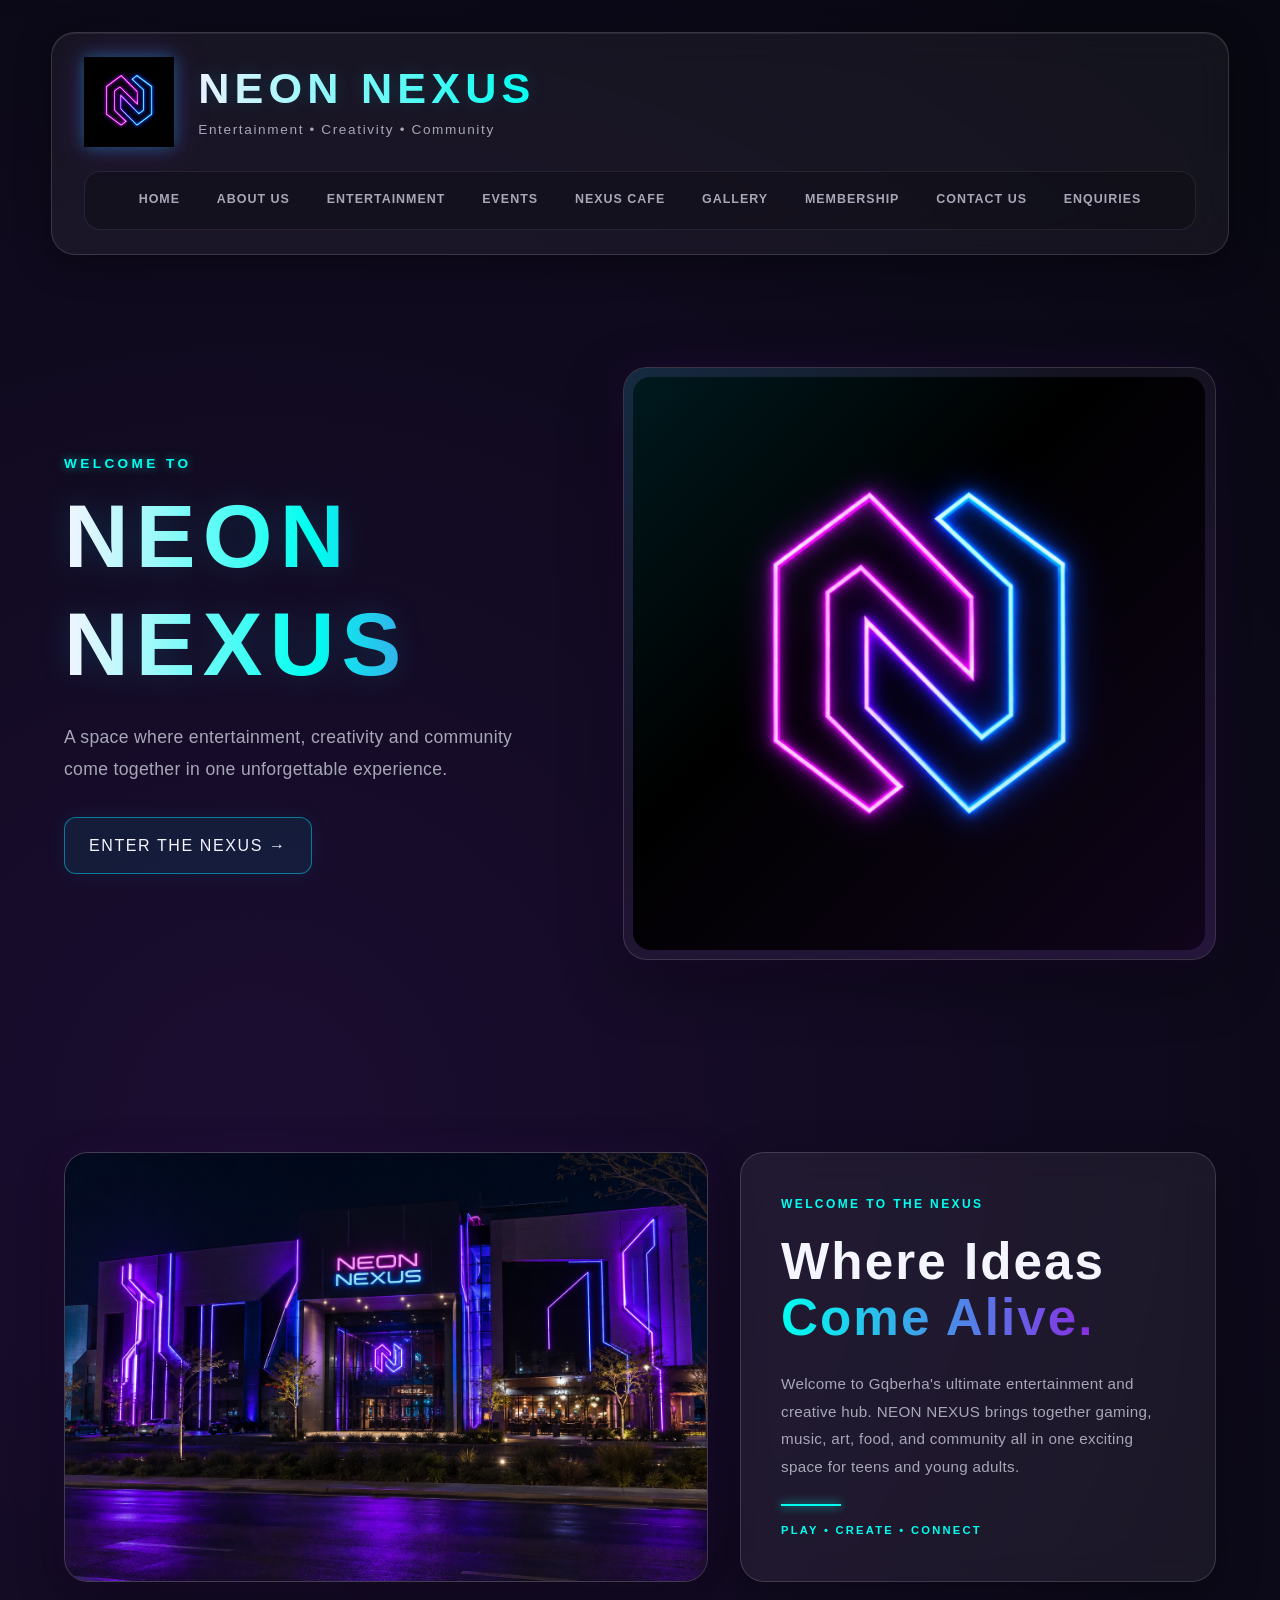
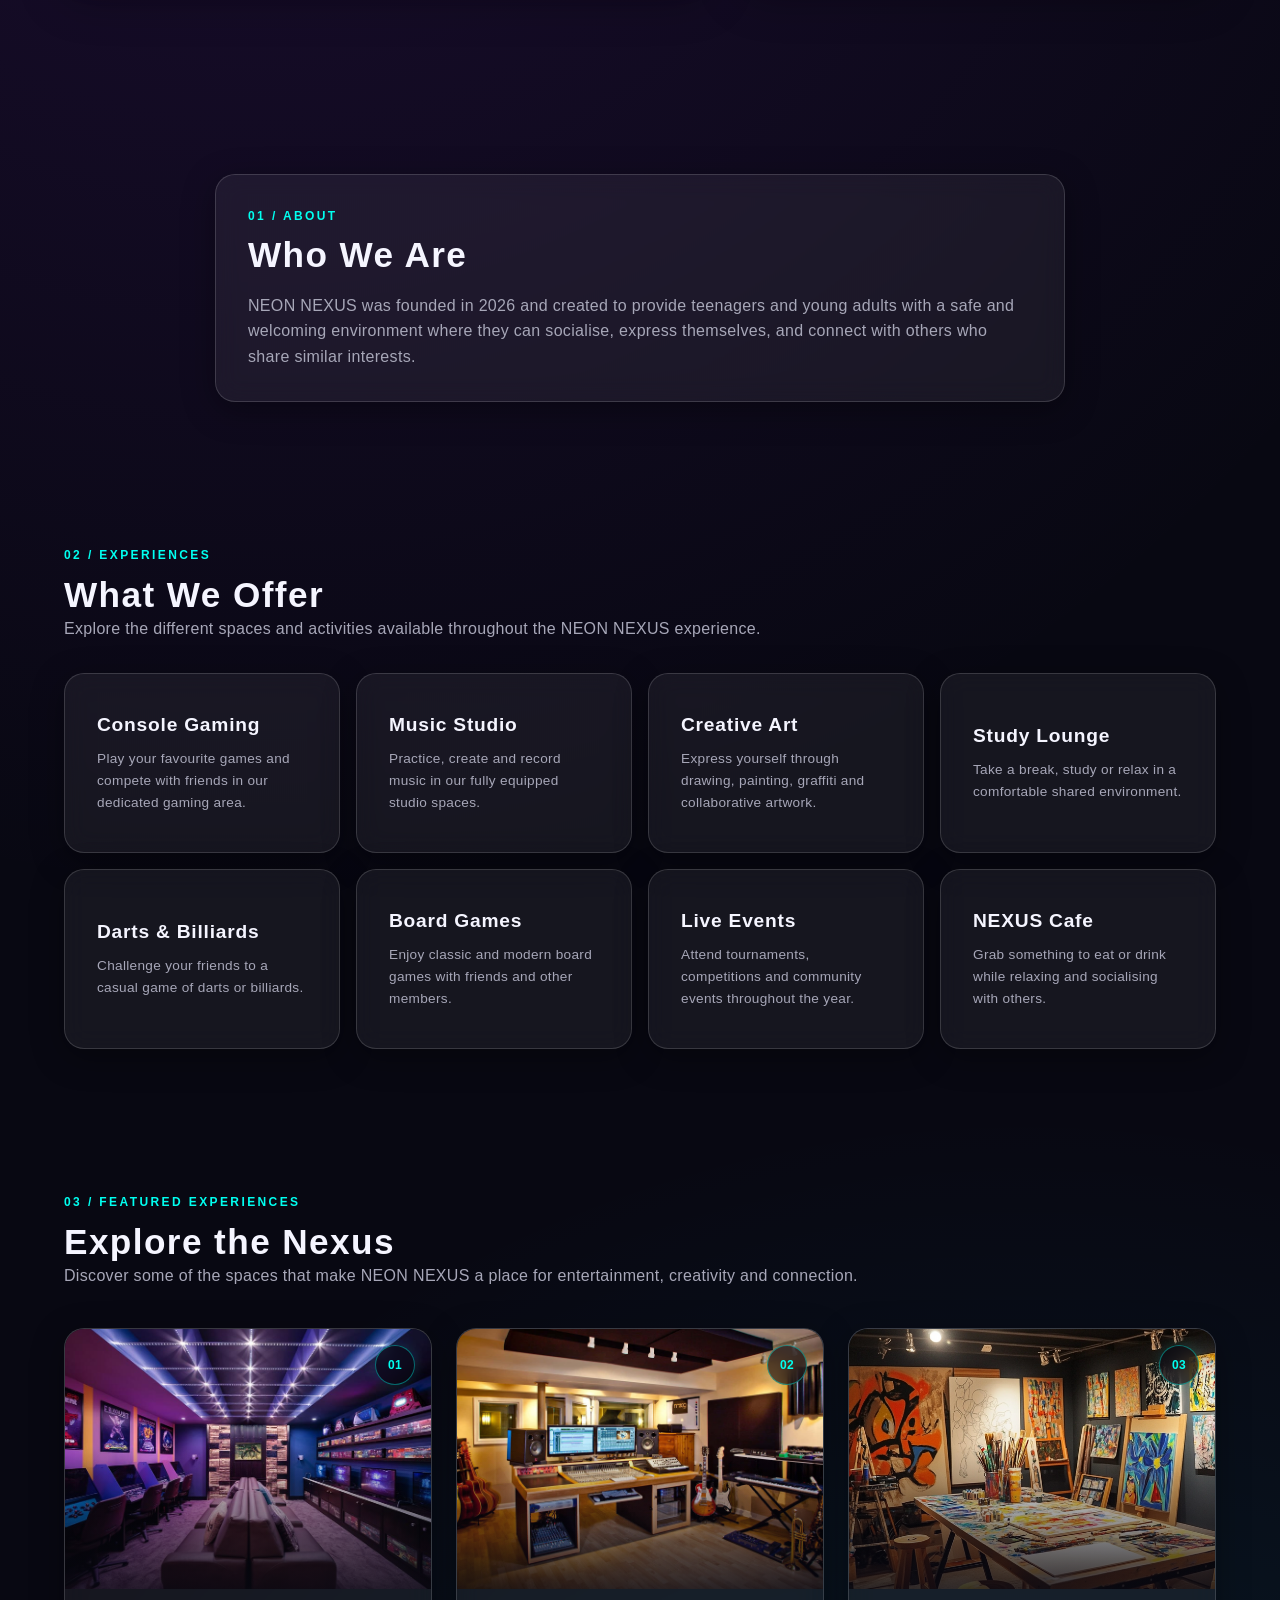
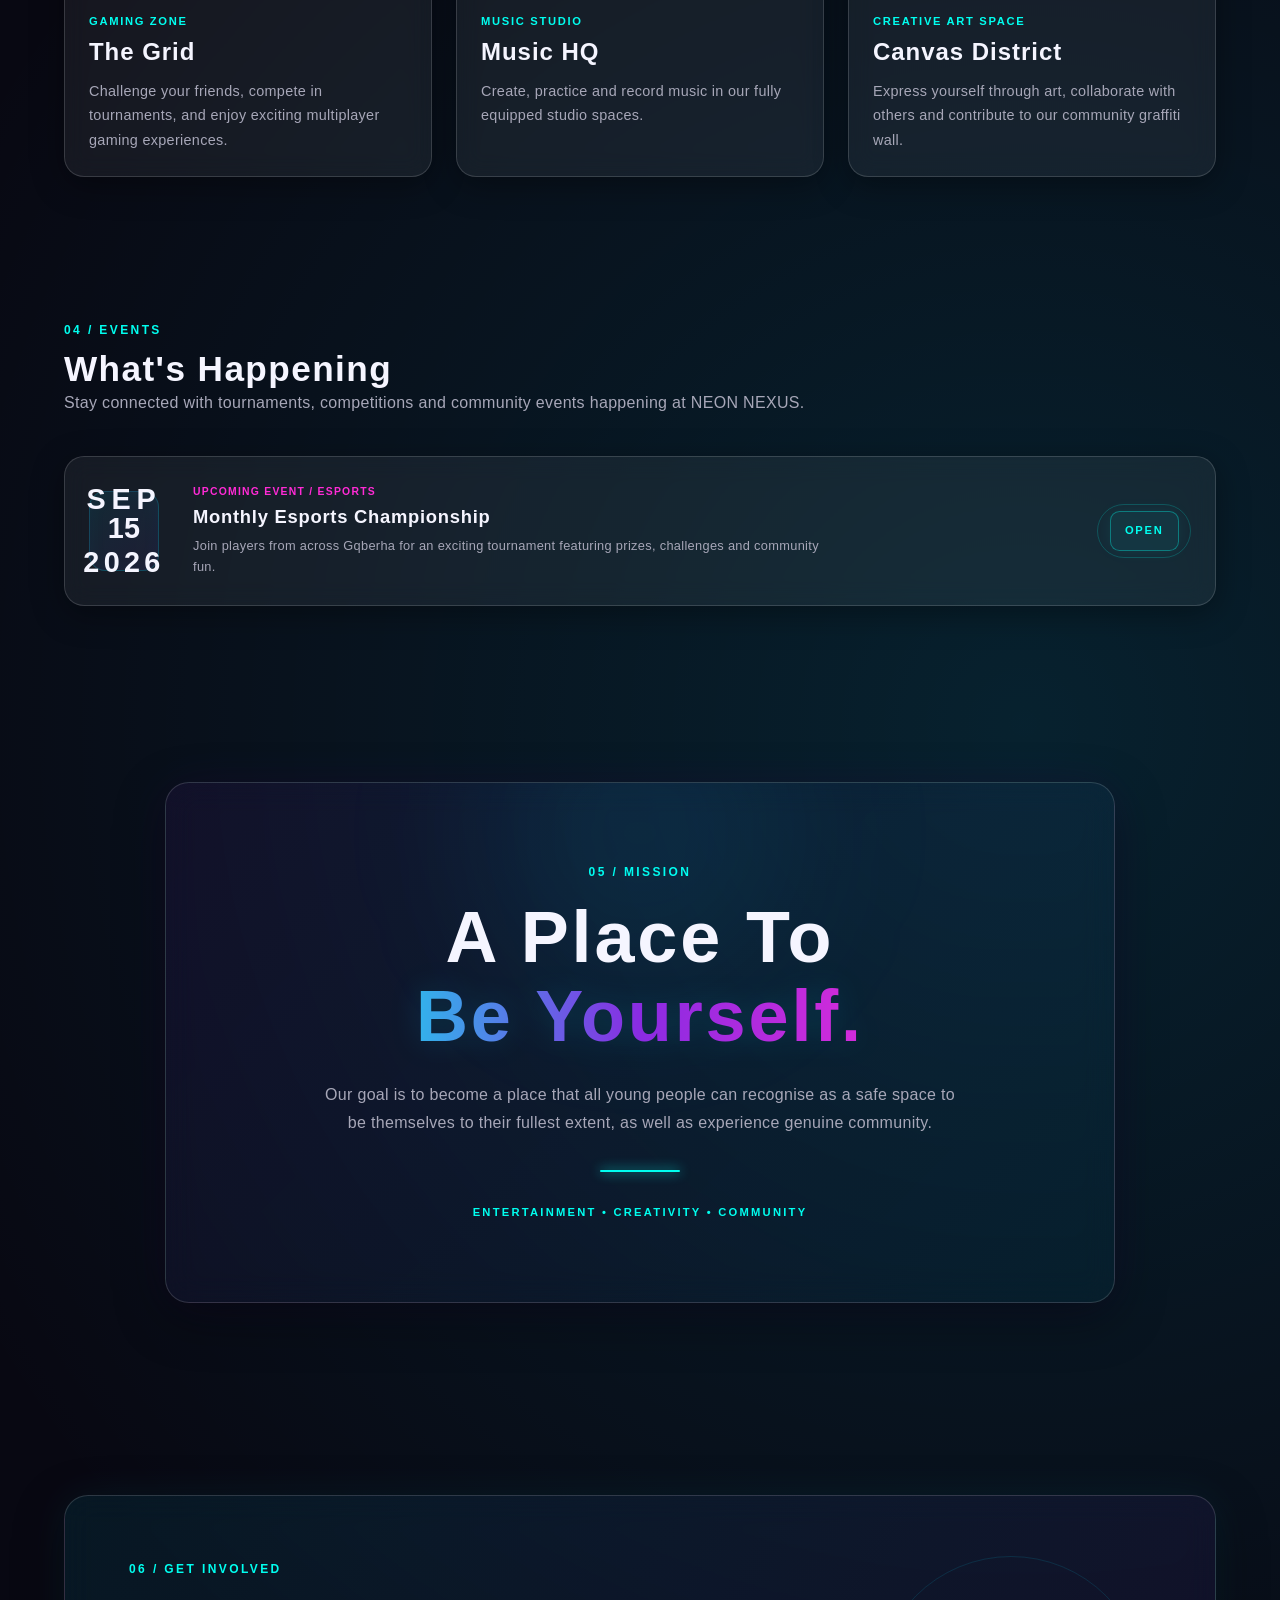
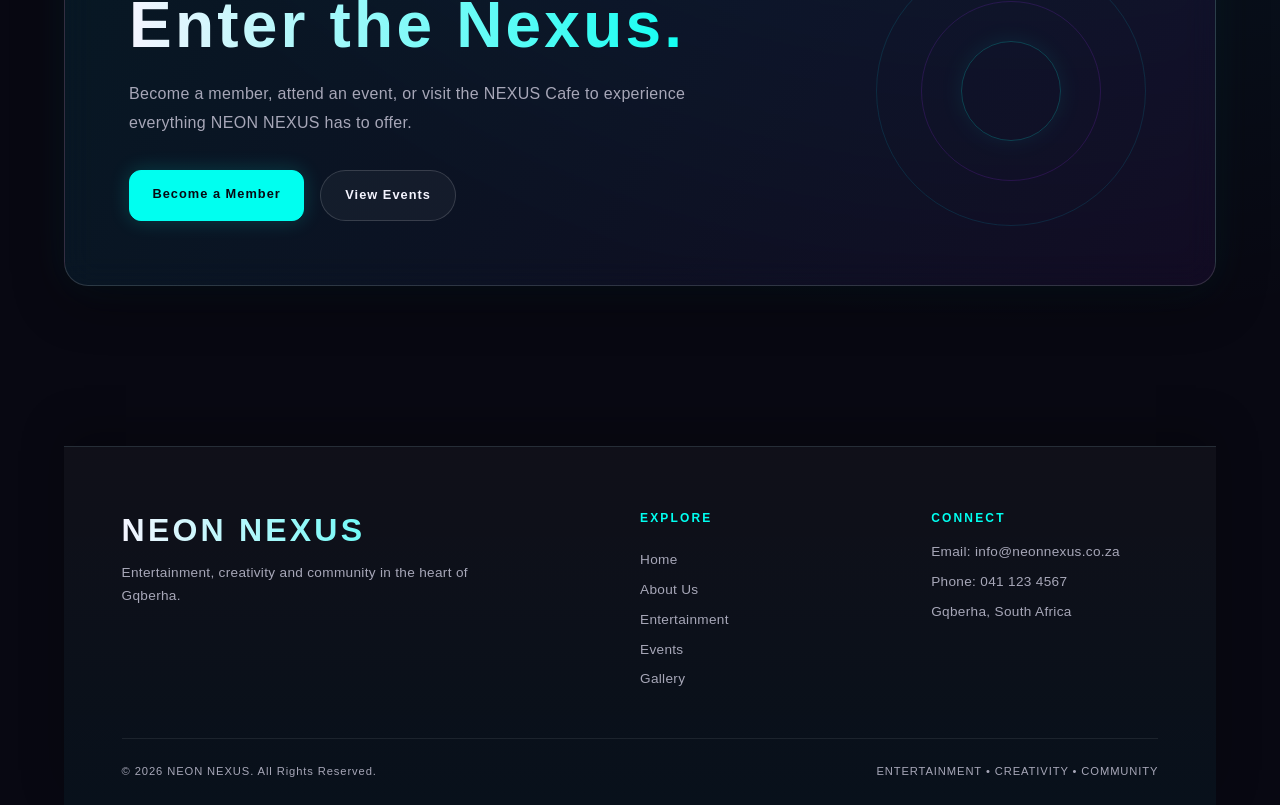
==== commit 80fb9dcd: "Added an equiry.html page as per the ice task 4 submission requirements" ====
--- a/index.html
+++ b/index.html
@@ -29,11 +29,12 @@
         <a href="index.html" >HOME</a> 
         <a href="Pages/about-us.html" >ABOUT US</a> 
         <a href="Pages/entertainment.html" >ENTERTAINMENT</a> 
-        <a href="Pages/Events.html" >EVENTS</a> 
+        <a href="Pages/events.html" >EVENTS</a> 
         <a href="Pages/NEXUSCafe.html" >NEXUS CAFE</a> 
-        <a href="Pages/Gallery.html" >GALLERY</a> 
-        <a href="Pages/Membership.html" >MEMBERSHIP</a> 
+        <a href="Pages/gallery.html" >GALLERY</a> 
+        <a href="Pages/membership.html" >MEMBERSHIP</a> 
         <a href="Pages/contact.html" >CONTACT US</a> 
+        <a href="Pages/enquiry.html" > ENQUIRIES</a>
         </nav>
 
     </header>
@@ -462,11 +463,11 @@
 
             <div class="involvement-buttons">
 
-                <a href="Pages/Membership.html" class="nexus-button primary-button">
+                <a href="Pages/membership.html" class="nexus-button primary-button">
                     Become a Member
                 </a>
 
-                <a href="Pages/Events.html" class="nexus-button secondary-button">
+                <a href="Pages/events.html" class="nexus-button secondary-button">
                     View Events
                 </a>
 
@@ -519,9 +520,9 @@
 
             <a href="Pages/entertainment.html">Entertainment</a>
 
-            <a href="Pages/Events.html">Events</a>
-
-            <a href="Pages/Gallery.html">Gallery</a>
+            <a href="Pages/events.html">Events</a>
+
+            <a href="Pages/gallery.html">Gallery</a>
 
         </div>
 
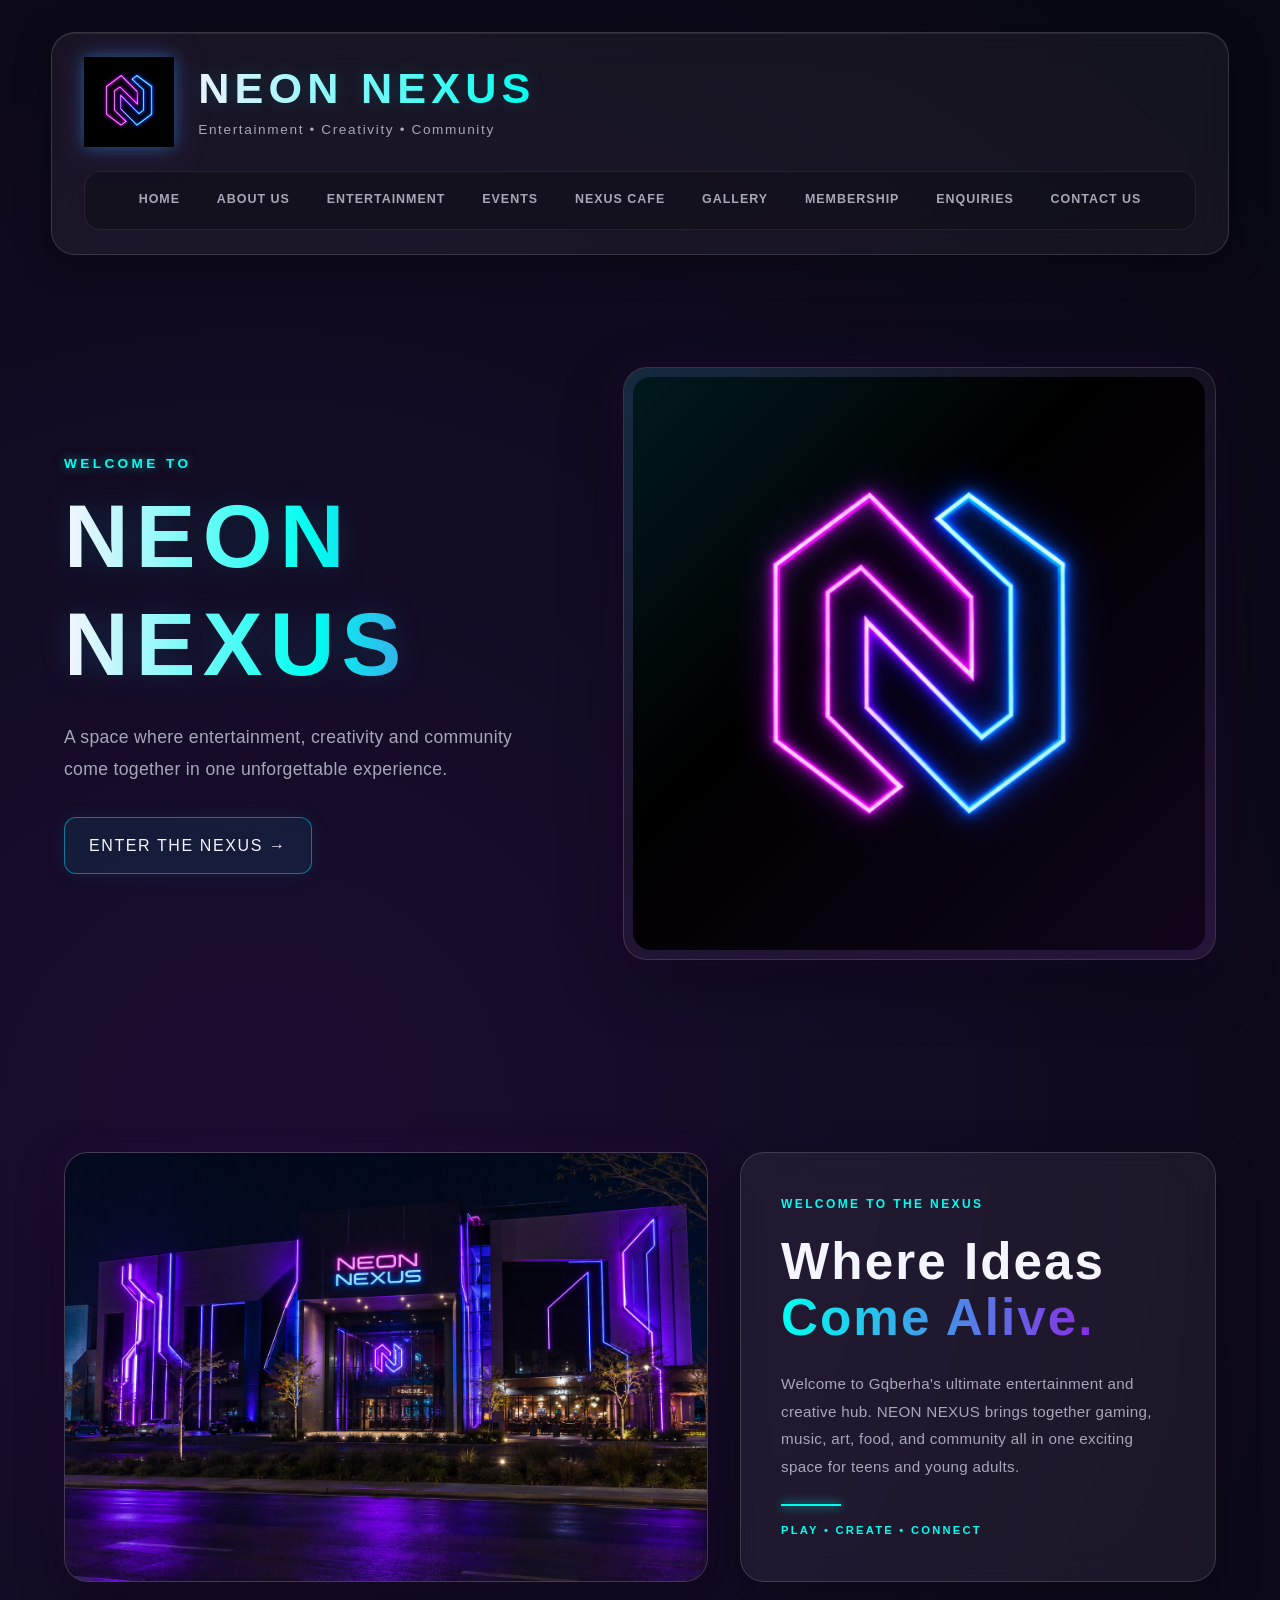
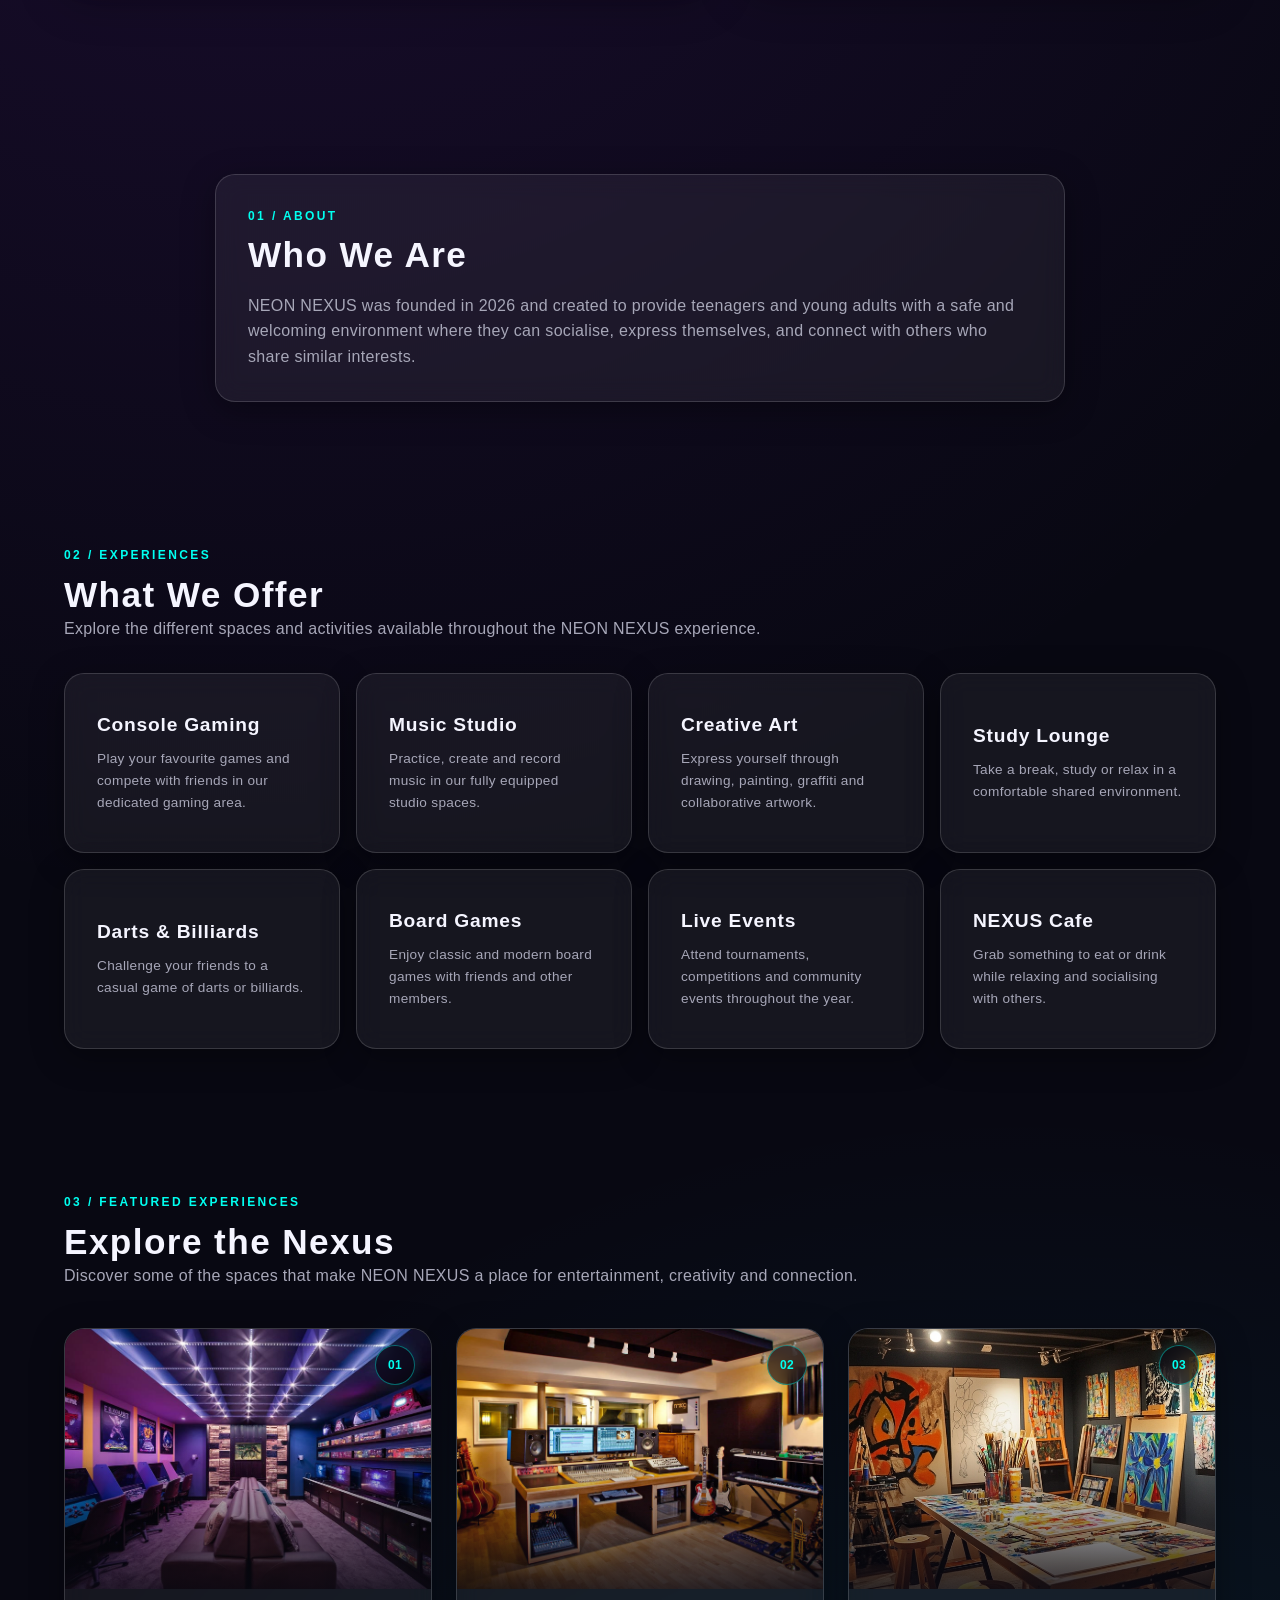
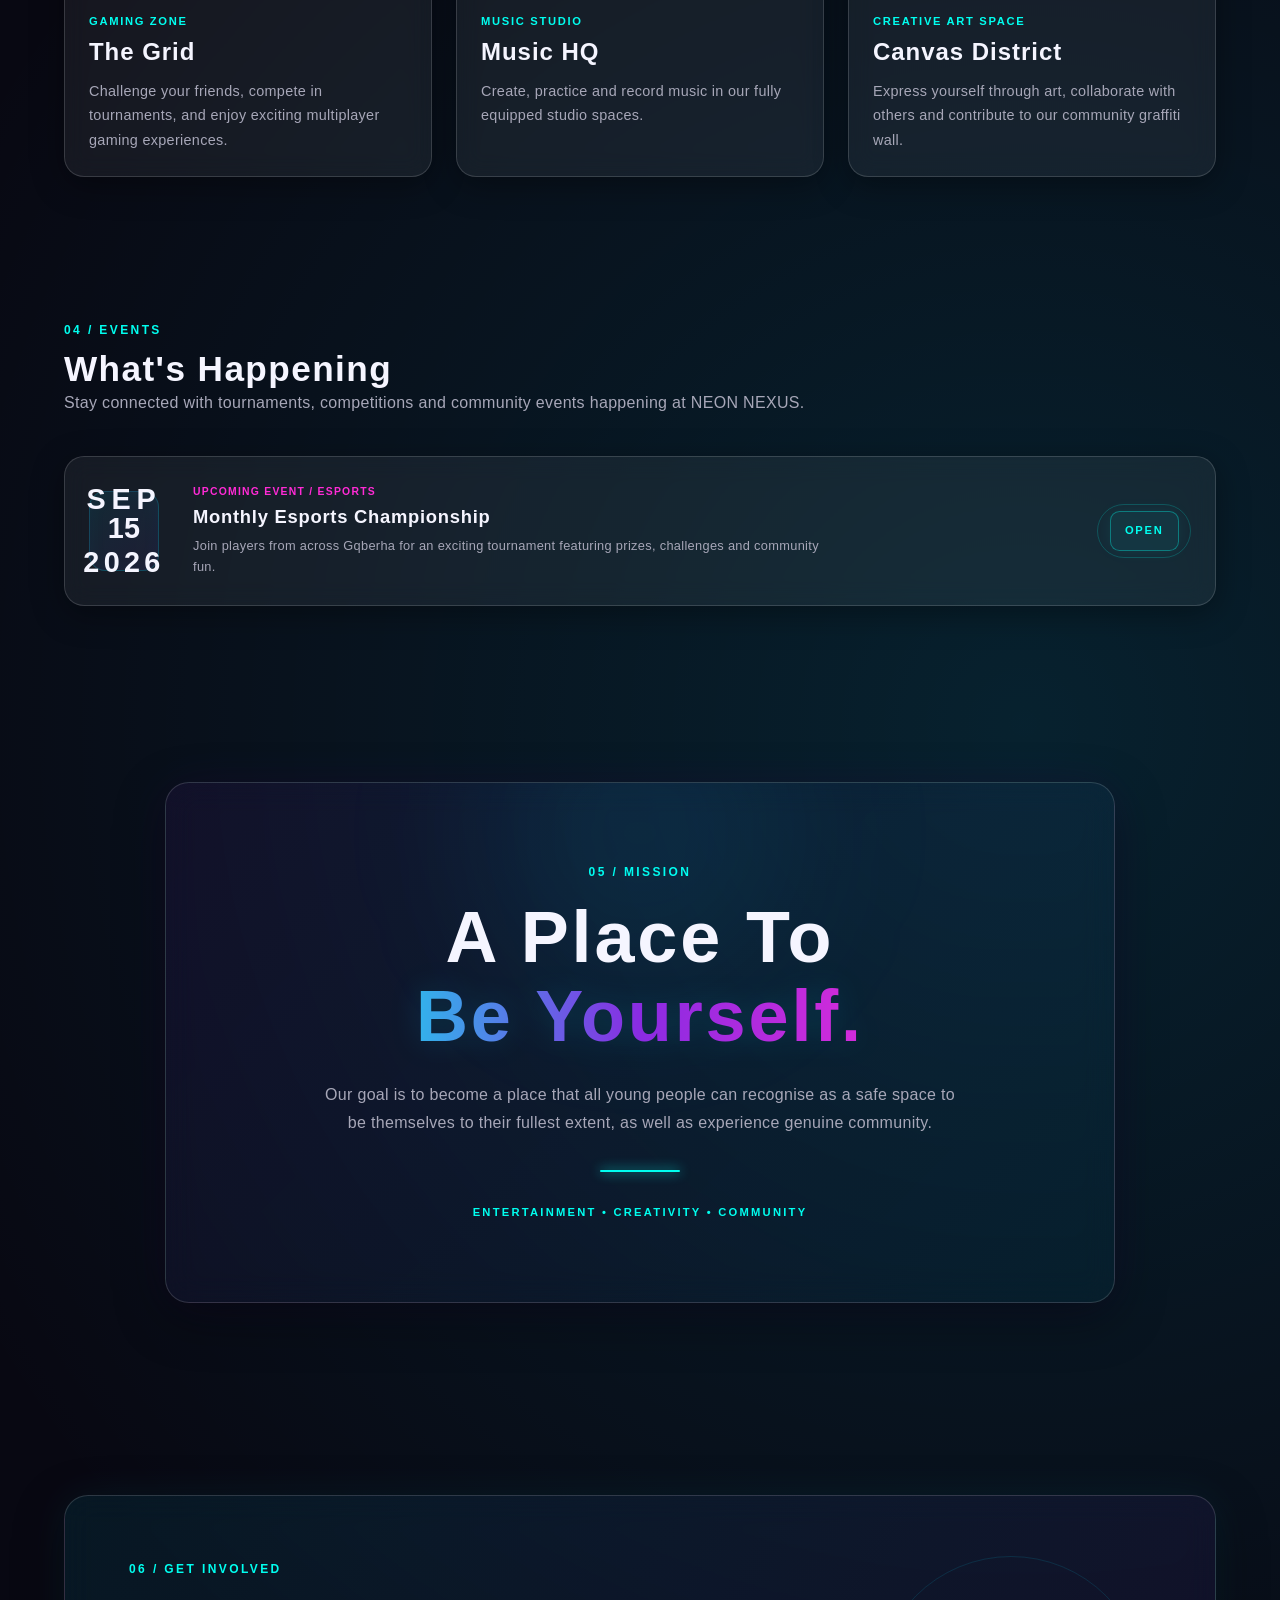
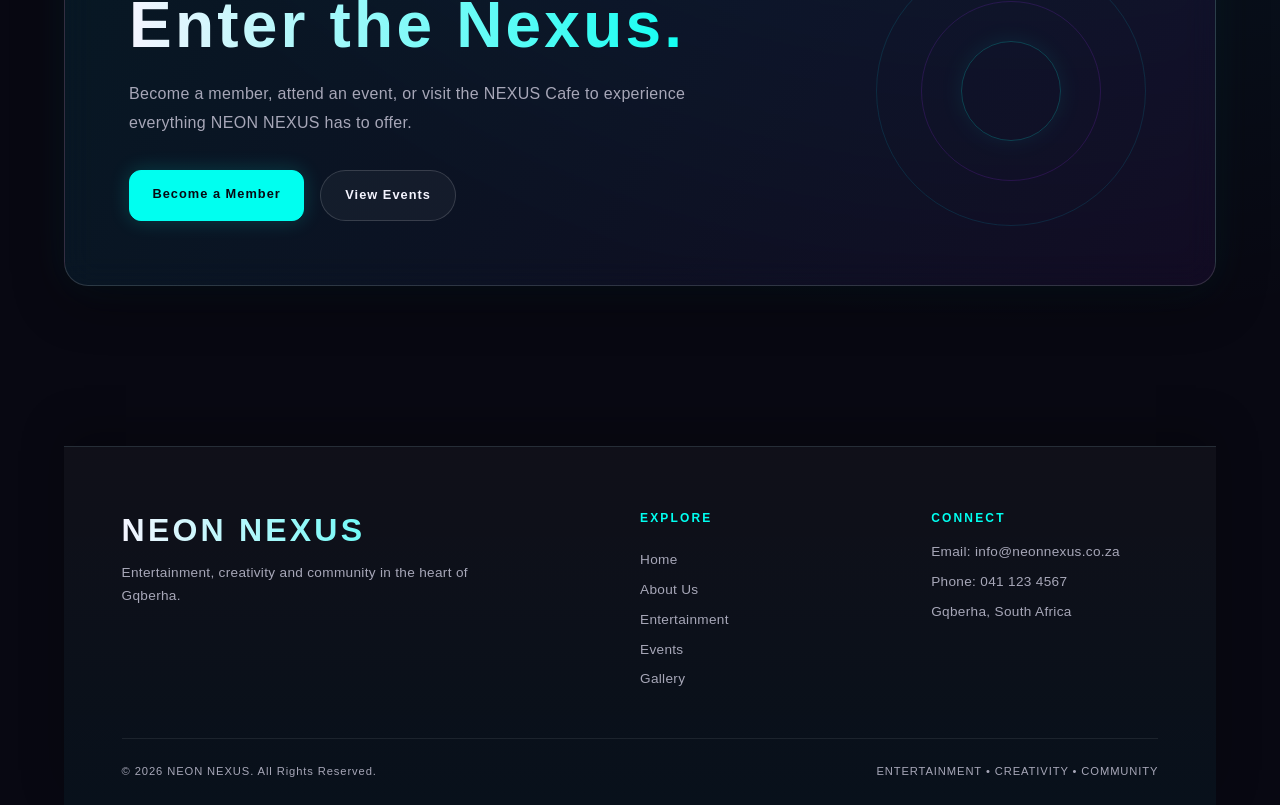
==== commit a358f2e3: "added the enquiry.html to the navigation" ====
--- a/index.html
+++ b/index.html
@@ -33,8 +33,9 @@
         <a href="Pages/NEXUSCafe.html" >NEXUS CAFE</a> 
         <a href="Pages/gallery.html" >GALLERY</a> 
         <a href="Pages/membership.html" >MEMBERSHIP</a> 
+        <a href="Pages/enquiry.html" > ENQUIRIES</a>
         <a href="Pages/contact.html" >CONTACT US</a> 
-        <a href="Pages/enquiry.html" > ENQUIRIES</a>
+        
         </nav>
 
     </header>
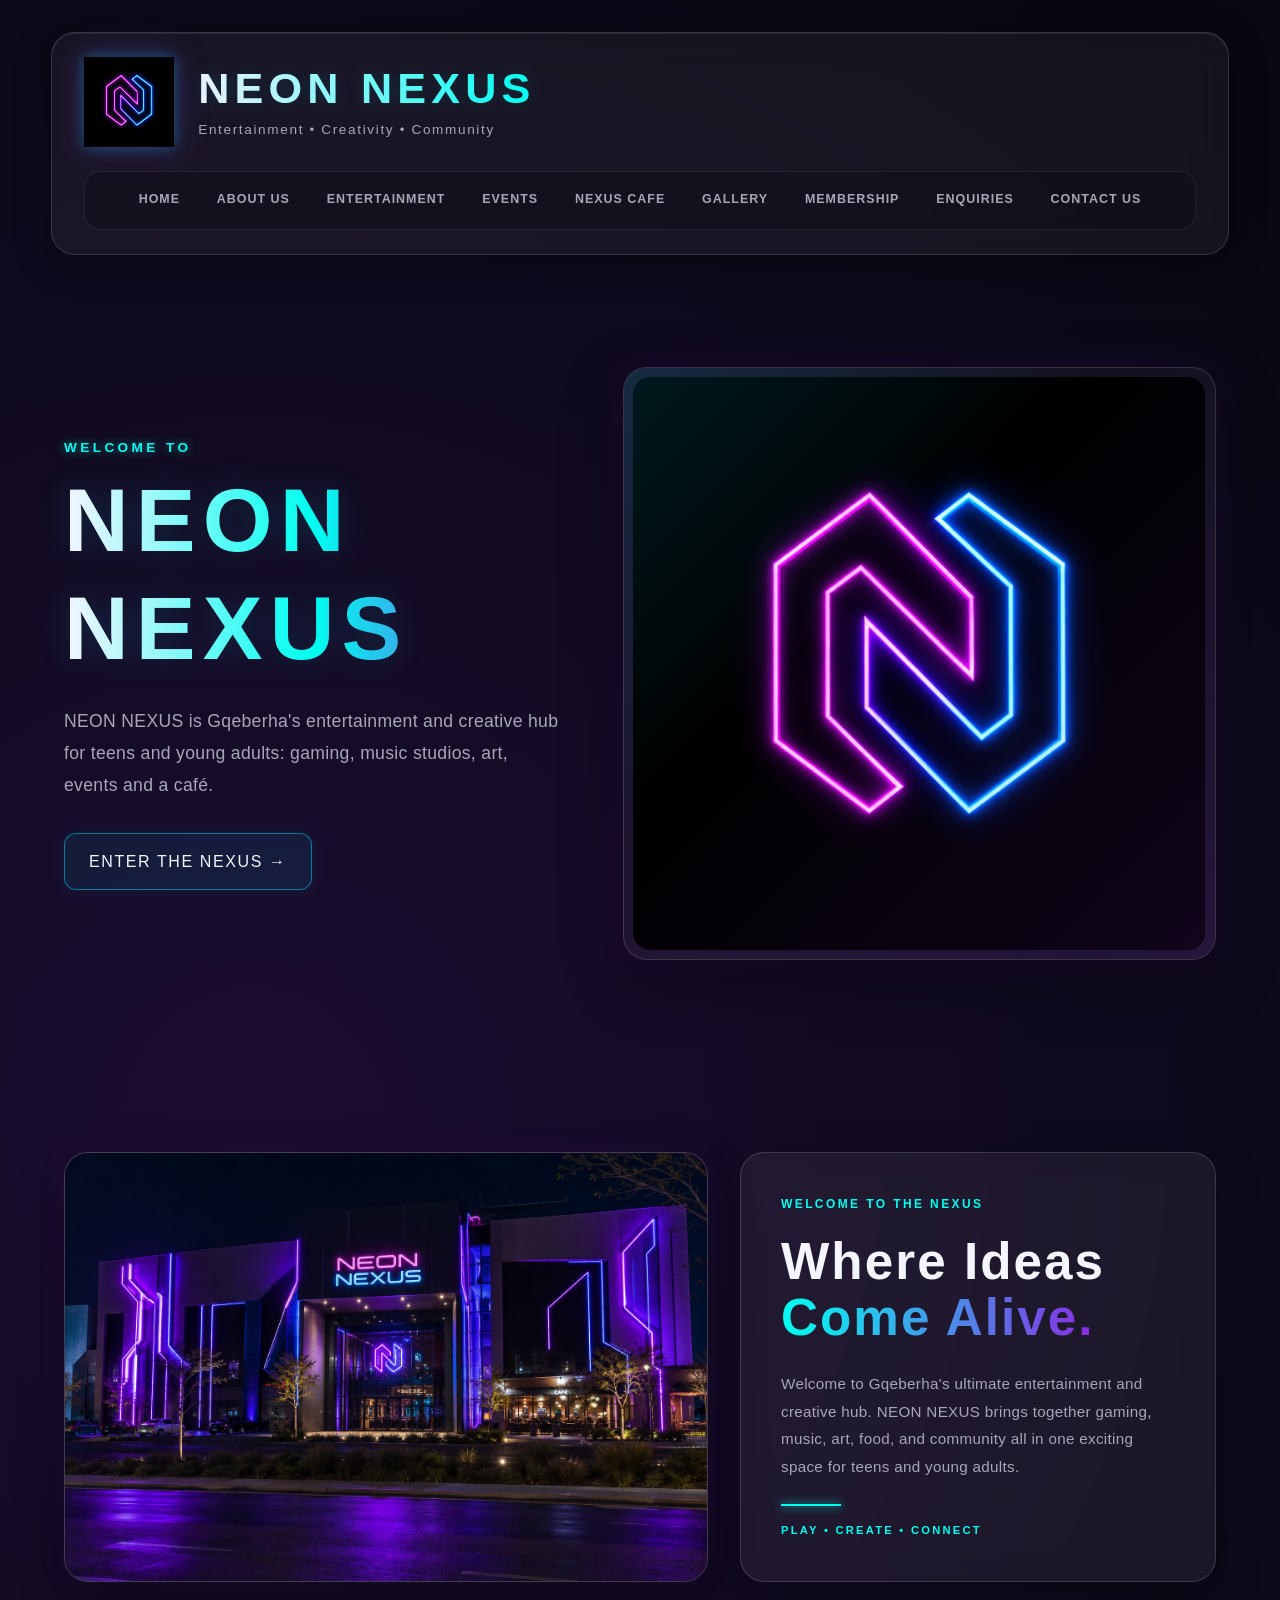
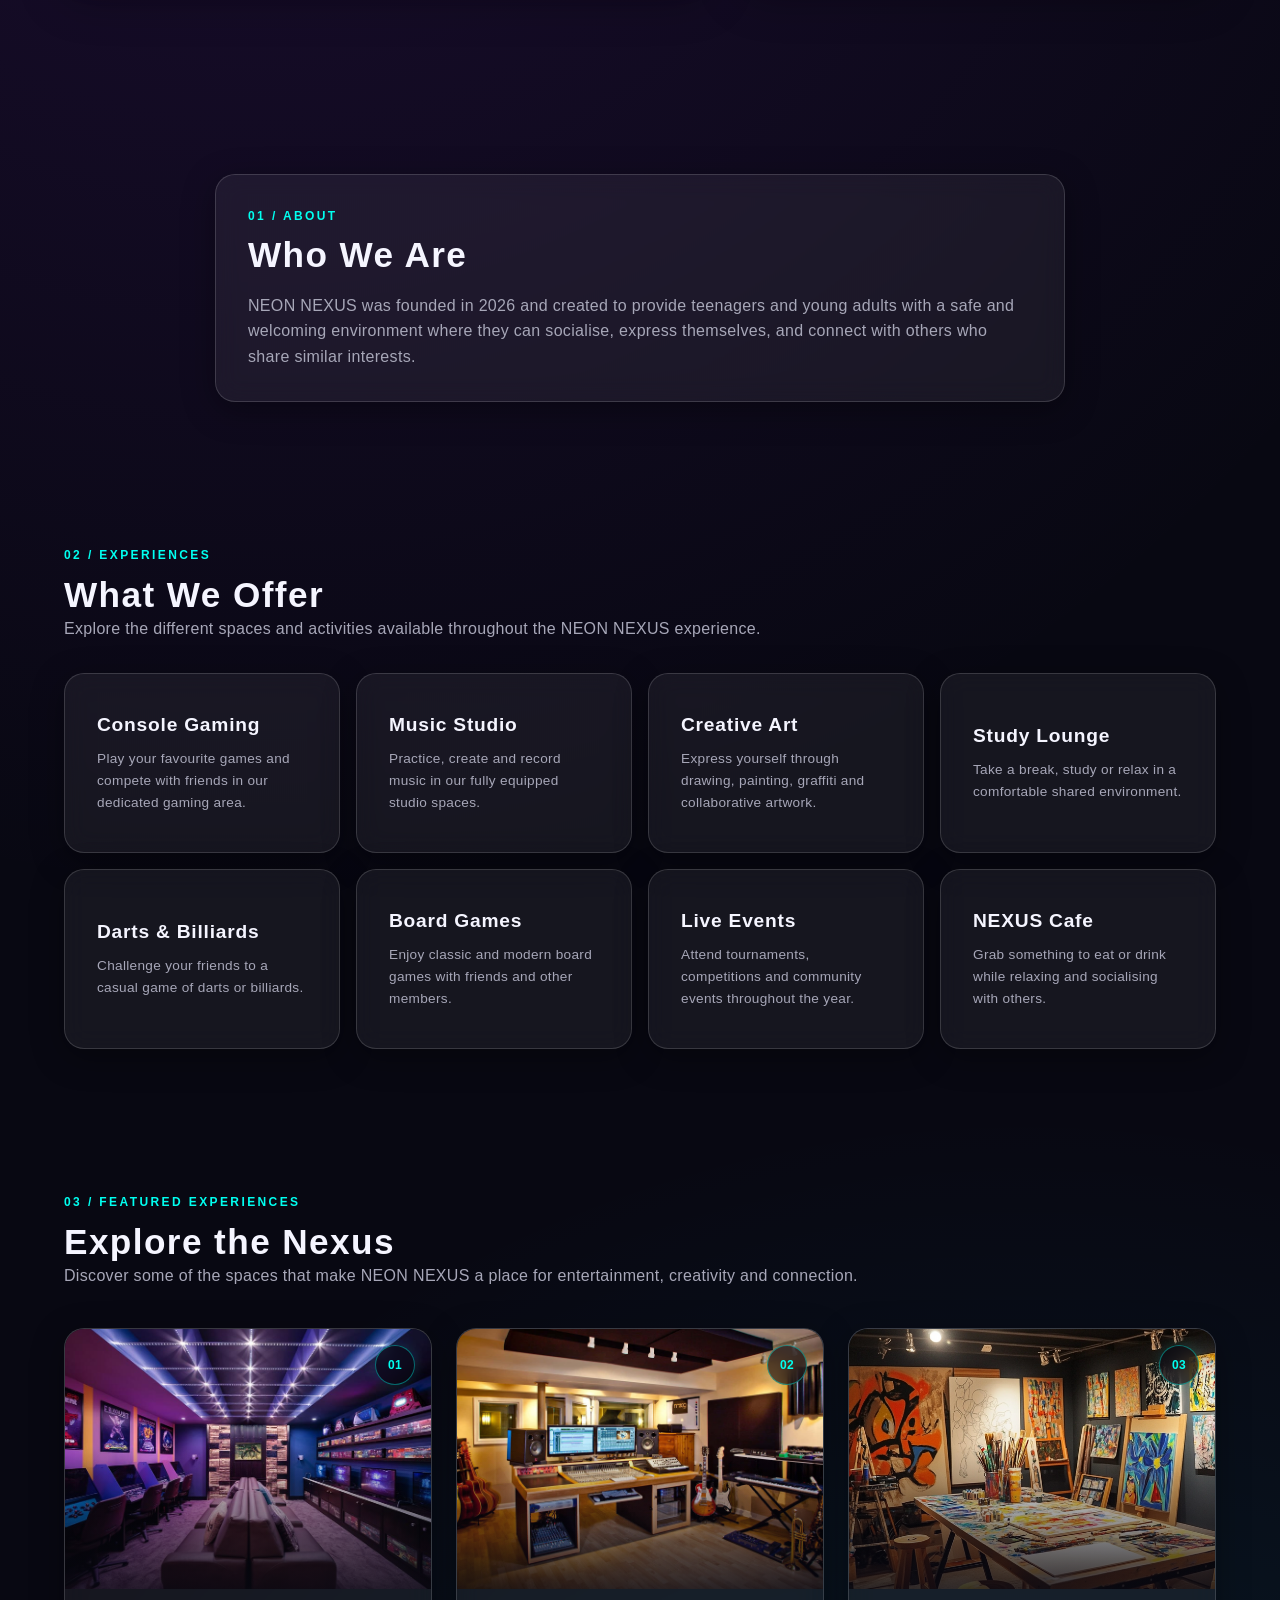
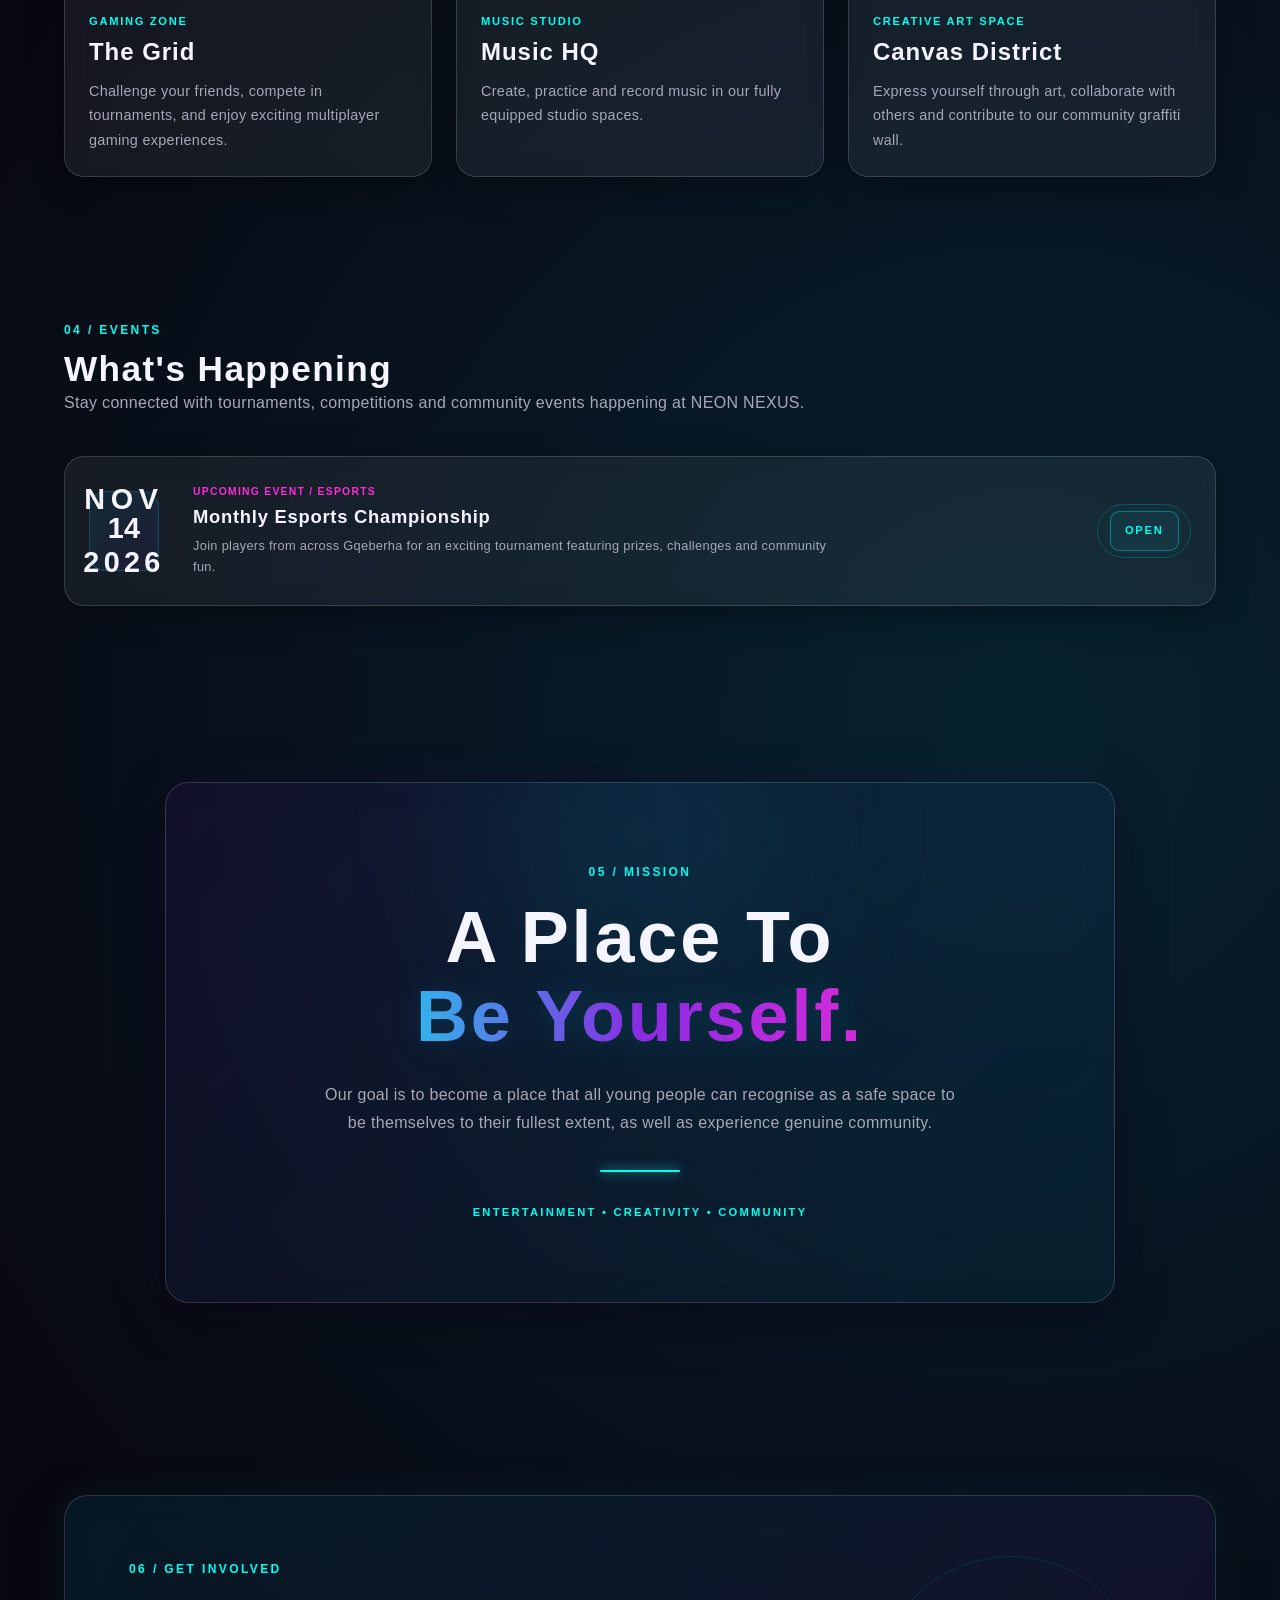
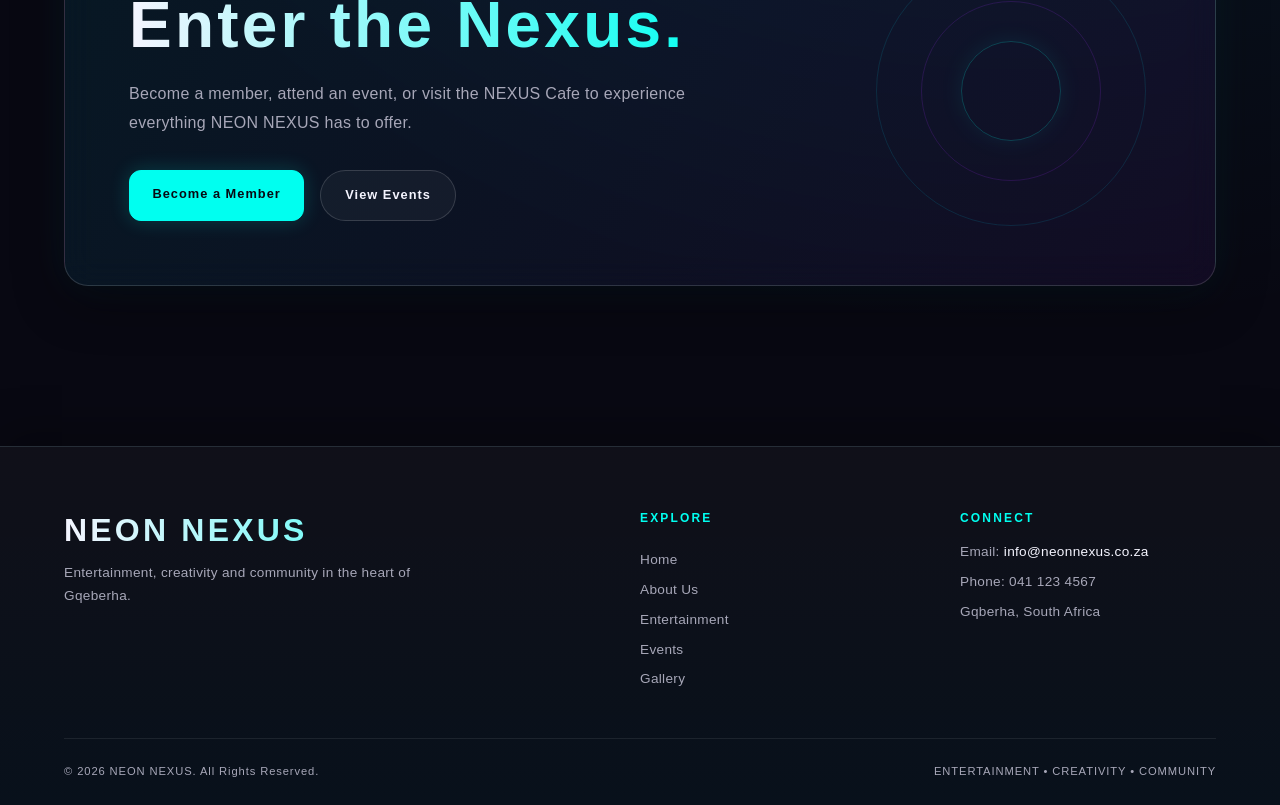
==== commit fb6cc6c5: "corrected grammatical errors, updated event dates, added SEO tags" ====
--- a/index.html
+++ b/index.html
@@ -1,25 +1,35 @@
 <!DOCTYPE html>
 <html lang="en">
+
 <head>
     <meta charset="UTF-8">
     <meta name="viewport" content="width=device-width, initial-scale=1.0">
-    <title>NEON NEXUS | HOME</title>
+
+    <title>NEON NEXUS | Gaming, Music & Art Hub in Gqeberha</title>
+    <meta name="description" content="NEON NEXUS is Gqeberha's entertainment and creative hub for teens and young adults: gaming, music studios, art, events and a café.">
+    <meta name="keywords" content="NEON NEXUS, Gqeberha entertainment, youth hub, gaming lounge, music studio, art space, teen events, Port Elizabeth">
+
+    <meta property="og:title" content="NEON NEXUS | Gaming, Music & Art Hub in Gqeberha">
+    <meta property="og:description" content="Gaming, music studios, art, events and a café for teens and young adults in Gqeberha.">
+    <meta property="og:type" content="website">
+    <meta property="og:url" content="https://hay-67.github.io/Website/index.html">
 
     <link rel="stylesheet" href="Assets/css/styles.css">
 </head>
+
 <body>
     <!--Website Header-->
     <header class="site-header">
         <!--Company Logo and Name-->
         <div class="logo-area">
 
-            <img src="Assets/Images/ChatGPT Image Aug 14, 2026, 12_57_40 PM.png" 
-            alt="NEON NEXUS Logo" 
+            <img src="Assets/Images/neon-nexus-logo.png" 
+            alt="NEON NEXUS entertainment and creative hub logo" 
             width="150">
 
             <div class="brand-text">
                 <h1>NEON NEXUS</h1>
-                <P>Entertainment • Creativity • Community</P>
+                <p>Entertainment • Creativity • Community</p>
             </div>
 
         </div>
@@ -54,8 +64,8 @@
             <h2>NEON NEXUS</h2>
 
             <p class="hero-description">
-                A space where entertainment, creativity and community
-                come together in one unforgettable experience.
+                NEON NEXUS is Gqeberha's entertainment and creative hub for teens and young adults: 
+                gaming, music studios, art, events and a café.
             </p>
 
             <a href="Pages/about-us.html" class="hero-button">
@@ -67,8 +77,8 @@
         <!-- Hero Image -->
         <div class="hero-image">
 
-            <img src="Assets/Images/ChatGPT Image Aug 14, 2026, 12_57_40 PM.png"
-                 alt="NEON NEXUS building">
+            <img src="Assets/Images/neon-nexus-logo.png"
+                 alt="Neon nexus Logo">
 
         </div>
 
@@ -81,8 +91,8 @@
 
     <div class="intro-image">
 
-        <img src="Assets/Images/ChatGPT Image Aug 14, 2026, 09_09_33 AM.png"
-             alt="NEON NEXUS building">
+        <img src="Assets/Images/neon-nexus-building.png"
+             alt="Exterior of the NEON NEXUS entertainment hub">
 
     </div>
 
@@ -94,7 +104,7 @@
         <h2>Where Ideas<br><span>Come Alive.</span></h2>
 
         <p>
-            Welcome to Gqberha's ultimate entertainment and creative hub.
+            Welcome to Gqeberha's ultimate entertainment and creative hub.
             NEON NEXUS brings together gaming, music, art, food, and
             community all in one exciting space for teens and young adults.
         </p>
@@ -273,7 +283,7 @@
 
             <div class="experience-image">
 
-                <img src="Assets/Images/grd2 NN.jpg"
+                <img src="Assets/Images/neon-nexus-gaming-grid.jpg"
                      alt="The Grid gaming area">
 
                 <span class="experience-number">01</span>
@@ -301,7 +311,7 @@
 
             <div class="experience-image">
 
-                <img src="Assets/Images/Music Stu NN.jpg"
+                <img src="Assets/Images/neon-nexus-music-studio.jpg"
                      alt="Music HQ recording studio">
 
                 <span class="experience-number">02</span>
@@ -329,7 +339,7 @@
 
             <div class="experience-image">
 
-                <img src="Assets/Images/ART ROOM NN.webp"
+                <img src="Assets/Images/neon-nexus-art-district.webp"
                      alt="Canvas District art space">
 
                 <span class="experience-number">03</span>
@@ -378,9 +388,9 @@
         <!-- Event Date -->
         <div class="event-date">
 
-            <span class="event-month">SEP</span>
-
-            <span class="event-day">15</span>
+            <span class="event-month">NOV</span>
+
+            <span class="event-day">14</span>
 
             <span class="event-year">2026</span>
 
@@ -395,7 +405,7 @@
             <h3>Monthly Esports Championship</h3>
 
             <p>
-                Join players from across Gqberha for an exciting
+                Join players from across Gqeberha for an exciting
                 tournament featuring prizes, challenges and
                 community fun.
             </p>
@@ -447,50 +457,50 @@
 
 
 <!-- Get Involved -->
-<section class="involvement-section">
-
-    <div class="involvement-panel">
-
-        <div class="involvement-content">
-
-            <p class="section-label">06 / GET INVOLVED</p>
-
-            <h2>Enter the Nexus.</h2>
-
-            <p>
-                Become a member, attend an event, or visit the NEXUS Cafe
-                to experience everything NEON NEXUS has to offer.
-            </p>
-
-            <div class="involvement-buttons">
-
-                <a href="Pages/membership.html" class="nexus-button primary-button">
-                    Become a Member
-                </a>
-
-                <a href="Pages/events.html" class="nexus-button secondary-button">
-                    View Events
-                </a>
-
-            </div>
-
-        </div>
-
-        <div class="involvement-decoration">
-
-            <span class="decoration-circle"></span>
-
-            <span class="decoration-circle"></span>
-
-            <span class="decoration-circle"></span>
-
-        </div>
-
-    </div>
-
-</section>
+    <section class="involvement-section">
+
+        <div class="involvement-panel">
+
+            <div class="involvement-content">
+
+                <p class="section-label">06 / GET INVOLVED</p>
+
+                    <h2>Enter the Nexus.</h2>
+
+                <p>
+                    Become a member, attend an event, or visit the NEXUS Cafe
+                    to experience everything NEON NEXUS has to offer.
+                </p>
+
+                <div class="involvement-buttons">
+
+                    <a href="Pages/membership.html" class="nexus-button primary-button">
+                        Become a Member
+                    </a>
+
+                    <a href="Pages/events.html" class="nexus-button secondary-button">
+                        View Events
+                    </a>
+
+                </div>
+
+            </div>
+
+            <div class="involvement-decoration">
+
+                <span class="decoration-circle"></span>
+
+                <span class="decoration-circle"></span>
+
+                <span class="decoration-circle"></span>
+
+            </div>
+
+        </div>
+
+    </section>
     
-
+</main>
 
 <!-- Footer -->
 <footer class="site-footer">
@@ -504,7 +514,7 @@
 
             <p>
                 Entertainment, creativity and community
-                in the heart of Gqberha.
+                in the heart of Gqeberha.
             </p>
 
         </div>
@@ -533,7 +543,7 @@
 
             <h3>CONNECT</h3>
 
-            <p>Email: info@neonnexus.co.za</p>
+            <p>Email: <a href="mailto:info@neonnexus.co.za">info@neonnexus.co.za</a></p>
 
             <p>Phone: 041 123 4567</p>
 
--- a/Assets/css/styles.css
+++ b/Assets/css/styles.css
@@ -7442,4 +7442,800 @@
         grid-template-columns: 1fr;
     }
 
+
+/* ==========================================================
+   PART 3 ADDITIONS - paste at the very bottom of styles.css
+   Gallery lightbox, events search, contact map and FAQ accordion
+   ========================================================== */
+
+
+/* ==============================
+   HIDDEN ELEMENTS
+   Makes sure the hidden attribute always wins over display rules
+   ============================== */
+
+[hidden] {
+    display: none !important;
+}
+
+
+/* ==============================
+   LEAFLET SAFETY FIX
+   styles.css sets img { max-width: 100%; display: block } which
+   squashes map tiles. This restores Leaflet's own sizing.
+   ============================== */
+
+.leaflet-container img,
+.leaflet-container .leaflet-tile {
+    max-width: none !important;
+    max-height: none !important;
+}
+
+
+/* ==============================
+   SINGLE PAGE-LOAD ENTRANCE
+   One fade-in for the hero text when a page opens
+   ============================== */
+
+@keyframes heroEnter {
+    from { opacity: 0; transform: translateY(18px); }
+    to   { opacity: 1; transform: none; }
+}
+
+.page-hero-content {
+    animation: heroEnter 0.8s ease both;
+}
+
+
+/* ==============================
+   GALLERY LIGHTBOX
+   ============================== */
+
+.gallery-zoomable {
+    cursor: zoom-in;
+}
+
+.gallery-zoomable:focus-visible {
+    outline: 2px solid var(--nexus-cyan);
+    outline-offset: -4px;
+}
+
+body.lightbox-open {
+    overflow: hidden;
+}
+
+.lightbox {
+    position: fixed;
+    inset: 0;
+    z-index: 1000;
+
+    display: flex;
+    align-items: center;
+    justify-content: center;
+
+    padding: 4.5rem 1rem 3rem;
+
+    background: rgba(8, 8, 18, 0.93);
+
+    backdrop-filter: blur(8px);
+    -webkit-backdrop-filter: blur(8px);
+
+    animation: lightboxFade 0.25s ease;
+}
+
+.lightbox[hidden] {
+    display: none;
+}
+
+@keyframes lightboxFade {
+    from { opacity: 0; }
+    to   { opacity: 1; }
+}
+
+@keyframes lightboxZoom {
+    from { opacity: 0; transform: scale(0.96); }
+    to   { opacity: 1; transform: none; }
+}
+
+.lightbox-figure {
+    max-width: min(1100px, 100%);
+    margin: 0;
+    text-align: center;
+}
+
+.lightbox-image {
+    max-width: 100%;
+    max-height: 72vh;
+    margin: 0 auto;
+
+    object-fit: contain;
+
+    border: 1px solid var(--glass-border);
+    border-radius: 1rem;
+
+    box-shadow:
+        0 25px 70px rgba(0, 0, 0, 0.6),
+        0 0 40px rgba(0, 217, 255, 0.1);
+
+    animation: lightboxZoom 0.3s ease;
+}
+
+.lightbox-caption {
+    margin-top: 1rem;
+
+    color: var(--nexus-grey);
+
+    font-size: 0.85rem;
+    line-height: 1.5;
+}
+
+.lightbox-counter {
+    position: absolute;
+    top: 1.5rem;
+    left: 1.5rem;
+
+    margin: 0;
+
+    color: var(--nexus-cyan);
+
+    font-size: 0.75rem;
+    letter-spacing: 0.15em;
+}
+
+/* These selectors beat the global button styles in styles.css */
+.lightbox .lightbox-btn {
+    position: absolute;
+
+    display: flex;
+    align-items: center;
+    justify-content: center;
+
+    width: 3rem;
+    height: 3rem;
+    padding: 0;
+
+    color: var(--nexus-white);
+
+    font-size: 1.8rem;
+    line-height: 1;
+
+    background: rgba(255, 255, 255, 0.06);
+
+    border: 1px solid rgba(0, 255, 240, 0.35);
+    border-radius: 50%;
+}
+
+.lightbox .lightbox-btn:hover {
+    background: rgba(0, 217, 255, 0.2);
+    transform: none;
+}
+
+.lightbox .lightbox-close {
+    top: 1rem;
+    right: 1rem;
+}
+
+.lightbox .lightbox-prev,
+.lightbox .lightbox-next {
+    top: 50%;
+    margin-top: -1.5rem;
+}
+
+.lightbox .lightbox-prev { left: 1rem; }
+.lightbox .lightbox-next { right: 1rem; }
+
+@media (max-width: 600px) {
+
+    .lightbox {
+        padding: 4.5rem 0.5rem 4.5rem;
+    }
+
+    /* Move the arrows under the image so they do not cover it */
+    .lightbox .lightbox-prev,
+    .lightbox .lightbox-next {
+        top: auto;
+        bottom: 1rem;
+        margin-top: 0;
+    }
+
+    .lightbox .lightbox-prev { left: calc(50% - 4rem); }
+    .lightbox .lightbox-next { right: calc(50% - 4rem); }
+
+    .lightbox-image {
+        max-height: 60vh;
+    }
+}
+
+
+/* ==============================
+   EVENTS SEARCH AND FILTER
+   ============================== */
+
+.event-controls {
+    display: grid;
+
+    grid-template-columns: 2fr 1fr 1fr;
+
+    gap: 1rem;
+
+    margin-bottom: 1rem;
+
+    padding: 1.25rem;
+
+    background: var(--glass-bg);
+
+    border: 1px solid var(--glass-border);
+
+    border-radius: 1.25rem;
+}
+
+.event-field {
+    display: flex;
+    flex-direction: column;
+    gap: 0.5rem;
+}
+
+.event-field label {
+    color: var(--nexus-white);
+
+    font-size: 0.7rem;
+    font-weight: 600;
+
+    letter-spacing: 0.1em;
+}
+
+.event-field input[type="search"],
+.event-field select {
+    width: 100%;
+
+    padding: 0.85rem 1rem;
+
+    color: var(--nexus-white);
+
+    font-family: inherit;
+    font-size: 0.85rem;
+
+    background: rgba(8, 8, 18, 0.65);
+
+    border: 1px solid rgba(255, 255, 255, 0.15);
+    border-radius: 0.65rem;
+
+    outline: none;
+
+    transition: border-color 0.3s ease, box-shadow 0.3s ease;
+}
+
+.event-field input[type="search"]:focus,
+.event-field select:focus {
+    border-color: rgba(0, 255, 240, 0.5);
+
+    box-shadow: 0 0 20px rgba(0, 255, 240, 0.08);
+}
+
+.event-field select option {
+    background: var(--nexus-dark-blue);
+    color: var(--nexus-white);
+}
+
+.event-toolbar {
+    display: flex;
+    align-items: center;
+    flex-wrap: wrap;
+    gap: 1rem 1.5rem;
+
+    margin-bottom: 1.5rem;
+}
+
+.event-switch {
+    display: flex;
+    align-items: center;
+    gap: 0.6rem;
+
+    color: var(--nexus-grey);
+
+    font-size: 0.8rem;
+
+    cursor: pointer;
+}
+
+.event-switch input {
+    width: 1.1rem;
+    height: 1.1rem;
+
+    accent-color: var(--nexus-cyan);
+}
+
+.event-count {
+    margin: 0 auto 0 0;
+
+    color: var(--nexus-cyan);
+
+    font-size: 0.75rem;
+    letter-spacing: 0.1em;
+}
+
+.event-toolbar .event-clear {
+    padding: 0.5rem 1rem;
+
+    font-size: 0.75rem;
+}
+
+.event-empty {
+    grid-column: 1 / -1;
+
+    padding: 2rem;
+
+    text-align: center;
+
+    border: 1px dashed var(--glass-border);
+    border-radius: 1.25rem;
+}
+
+/* Cards slide in whenever the list is redrawn by a search or filter */
+@keyframes eventCardIn {
+    from { opacity: 0; transform: translateY(14px); }
+    to   { opacity: 1; transform: none; }
+}
+
+.event-grid .event-card {
+    animation: eventCardIn 0.45s ease both;
+}
+
+.event-grid .event-card.is-past {
+    opacity: 0.6;
+}
+
+.event-grid .event-status.is-past {
+    color: var(--nexus-grey);
+    border-color: rgba(167, 167, 184, 0.3);
+}
+
+.event-grid .event-status.is-today {
+    color: var(--nexus-pink);
+    border-color: rgba(255, 43, 214, 0.45);
+}
+
+@media (max-width: 900px) {
+
+    .event-controls {
+        grid-template-columns: 1fr 1fr;
+    }
+
+    .event-controls .event-field:first-child {
+        grid-column: 1 / -1;
+    }
+}
+
+@media (max-width: 600px) {
+
+    .event-controls {
+        grid-template-columns: 1fr;
+    }
+}
+
+
+/* ==============================
+   CONTACT MAP
+   ============================== */
+
+.contact-map-section {
+    padding: 4rem 0 5rem;
+}
+
+.contact-map-section .section-heading {
+    max-width: 750px;
+
+    margin-bottom: 2.5rem;
+}
+
+.map-layout {
+    display: grid;
+
+    grid-template-columns: 320px 1fr;
+
+    gap: 1.25rem;
+
+    align-items: stretch;
+}
+
+.map-sidebar {
+    display: flex;
+    flex-direction: column;
+    gap: 1rem;
+}
+
+.map-locations {
+    display: flex;
+    flex-direction: column;
+    gap: 0.75rem;
+
+    margin: 0;
+    padding: 0;
+
+    list-style: none;
+}
+
+.map-locations .map-location-btn {
+    display: flex;
+    flex-direction: column;
+    gap: 0.3rem;
+
+    width: 100%;
+    padding: 1.1rem 1.25rem;
+
+    text-align: left;
+
+    background: var(--glass-bg);
+
+    border: 1px solid var(--glass-border);
+    border-radius: 1rem;
+}
+
+.map-locations .map-location-btn:hover {
+    border-color: rgba(0, 255, 240, 0.45);
+
+    transform: none;
+}
+
+.map-location-name {
+    color: var(--nexus-white);
+
+    font-size: 0.95rem;
+    font-weight: 600;
+}
+
+.map-location-address {
+    color: var(--nexus-grey);
+
+    font-size: 0.78rem;
+    line-height: 1.5;
+}
+
+.map-sidebar .map-show-all {
+    align-self: flex-start;
+
+    font-size: 0.8rem;
+}
+
+/* Interactive Leaflet Map */
+#nexusMap {
+    width: 100%;
+    height: 460px;
+    min-height: 350px;
+
+    isolation: isolate;
+    overflow: hidden;
+
+    border: 1px solid var(--glass-border);
+    border-radius: 1.25rem;
+
+    box-shadow: 0 20px 55px rgba(0, 0, 0, 0.35);
+}
+
+#nexusMap.map-failed {
+    display: flex;
+    align-items: center;
+    justify-content: center;
+
+    padding: 2rem;
+
+    text-align: center;
+
+    color: var(--nexus-grey);
+}
+
+/* Dark popup to match the site */
+.leaflet-popup-content-wrapper,
+.leaflet-popup-tip {
+    color: var(--nexus-white);
+
+    background: var(--nexus-dark-blue);
+
+    border: 1px solid rgba(0, 255, 240, 0.3);
+}
+
+.map-popup h3 {
+    margin: 0 0 0.4rem;
+
+    font-size: 1rem;
+}
+
+.map-popup p {
+    margin: 0 0 0.5rem;
+
+    color: var(--nexus-grey);
+
+    font-size: 0.8rem;
+    line-height: 1.5;
+}
+
+.leaflet-container .map-popup a {
+    color: var(--nexus-cyan);
+
+    font-size: 0.8rem;
+    font-weight: 600;
+}
+
+@media (max-width: 900px) {
+
+    .map-layout {
+        grid-template-columns: 1fr;
+    }
+
+    #nexusMap {
+        height: 380px;
+    }
+}
+
+
+/* ==============================
+   FAQ ACCORDION
+   ============================== */
+
+.faq-accordion {
+    display: flex;
+    flex-direction: column;
+    gap: 0.75rem;
+
+    max-width: 900px;
+}
+
+.faq-item {
+    overflow: hidden;
+
+    background: var(--glass-bg);
+
+    border: 1px solid var(--glass-border);
+    border-radius: 1rem;
+
+    transition: border-color 0.3s ease, box-shadow 0.3s ease;
+}
+
+.faq-item.is-open {
+    border-color: rgba(0, 255, 240, 0.4);
+
+    box-shadow: 0 0 25px rgba(0, 217, 255, 0.08);
+}
+
+.faq-item h3 {
+    margin: 0;
+
+    font-size: 1rem;
+}
+
+/* Overrides the global button styles from styles.css */
+.faq-accordion .faq-trigger {
+    display: flex;
+    align-items: center;
+    gap: 1.25rem;
+
+    width: 100%;
+    padding: 1.25rem 1.5rem;
+
+    text-align: left;
+
+    color: var(--nexus-white);
+
+    font-size: 1rem;
+    font-weight: 600;
+
+    background: transparent;
+
+    border: none;
+    border-radius: 0;
+}
+
+.faq-accordion .faq-trigger:hover {
+    background: rgba(0, 217, 255, 0.05);
+
+    box-shadow: none;
+    transform: none;
+}
+
+.faq-accordion .faq-trigger:focus-visible {
+    outline: 2px solid var(--nexus-cyan);
+    outline-offset: -4px;
+}
+
+.faq-number {
+    color: var(--nexus-cyan);
+
+    font-size: 0.65rem;
+    letter-spacing: 0.15em;
+}
+
+.faq-question {
+    flex: 1;
+}
+
+/* Plus sign that turns into a minus when the answer is open */
+.faq-icon {
+    position: relative;
+
+    flex-shrink: 0;
+
+    width: 1rem;
+    height: 1rem;
+}
+
+.faq-icon::before,
+.faq-icon::after {
+    content: "";
+
+    position: absolute;
+    top: 50%;
+    left: 0;
+
+    width: 100%;
+    height: 2px;
+
+    background: var(--nexus-cyan);
+
+    transition: transform 0.3s ease;
+}
+
+.faq-icon::after {
+    transform: rotate(90deg);
+}
+
+.faq-item.is-open .faq-icon::after {
+    transform: rotate(0deg);
+}
+
+.faq-panel {
+    padding: 0 1.5rem 1.25rem 3.9rem;
+}
+
+.faq-panel:not([hidden]) {
+    animation: faqOpen 0.3s ease;
+}
+
+.faq-panel p {
+    margin: 0;
+
+    font-size: 0.9rem;
+    line-height: 1.7;
+}
+
+@keyframes faqOpen {
+    from { opacity: 0; transform: translateY(-8px); }
+    to   { opacity: 1; transform: none; }
+}
+
+@media (max-width: 600px) {
+
+    .faq-panel {
+        padding: 0 1.25rem 1.25rem;
+    }
+
+    .faq-accordion .faq-trigger {
+        padding: 1.1rem 1.25rem;
+    }
+}
+
+
+/* ==============================
+   RESPECT REDUCED MOTION
+   People who ask their device for less motion get none
+   ============================== */
+
+@media (prefers-reduced-motion: reduce) {
+
+    .page-hero-content,
+    .lightbox,
+    .lightbox-image,
+    .event-grid .event-card,
+    .faq-panel:not([hidden]) {
+        animation: none;
+    }
+
+    .faq-icon::before,
+    .faq-icon::after {
+        transition: none;
+    }
+}
+
+
+
+
+
+/* ==============================
+   MEMBERSHIP FORM: errors and confirmation card
+   ============================== */
+
+.membership-form .field-error {
+    display: block;
+    min-height: 1.2em;
+
+    font-size: 0.8rem;
+    letter-spacing: 0.04em;
+
+    color: #ff4d6d;
+}
+
+.membership-form [aria-invalid="true"] {
+    border-color: #ff4d6d;
+
+    box-shadow: 0 0 0 1px #ff4d6d;
+}
+
+.membership-result {
+    margin-top: 1.5rem;
+    padding: 2rem;
+
+    border: 1px solid var(--nexus-cyan);
+    border-radius: 12px;
+
+    box-shadow: 0 0 24px rgba(0, 240, 255, 0.18);
+}
+
+.membership-result .result-ref {
+    margin: 0 0 0.5rem;
+
+    font-size: 0.8rem;
+    letter-spacing: 0.18em;
+
+    color: var(--nexus-cyan);
+}
+
+.membership-result h3 {
+    margin: 0 0 0.75rem;
+}
+
+.membership-result .result-details {
+    display: grid;
+    grid-template-columns: max-content 1fr;
+    gap: 0.6rem 1.5rem;
+
+    margin: 1.5rem 0;
+    padding: 1.25rem 0;
+
+    border-top: 1px solid rgba(255, 255, 255, 0.15);
+    border-bottom: 1px solid rgba(255, 255, 255, 0.15);
+}
+
+.membership-result .result-details dt {
+    font-size: 0.75rem;
+    letter-spacing: 0.14em;
+
+    opacity: 0.7;
+}
+
+.membership-result .result-details dd {
+    margin: 0;
+
+    overflow-wrap: anywhere;
+}
+
+.membership-result .result-note {
+    font-size: 0.85rem;
+
+    opacity: 0.75;
+}
+
+.membership-result .result-actions {
+    display: flex;
+    flex-wrap: wrap;
+    gap: 0.9rem;
+
+    margin-top: 1.5rem;
+}
+
+@media (max-width: 600px) {
+
+    .membership-result {
+        padding: 1.4rem;
+    }
+
+    .membership-result .result-details {
+        grid-template-columns: 1fr;
+        gap: 0.2rem;
+    }
+
+    .membership-result .result-details dd {
+        margin-bottom: 0.6rem;
+    }
+}
+
+
 }
